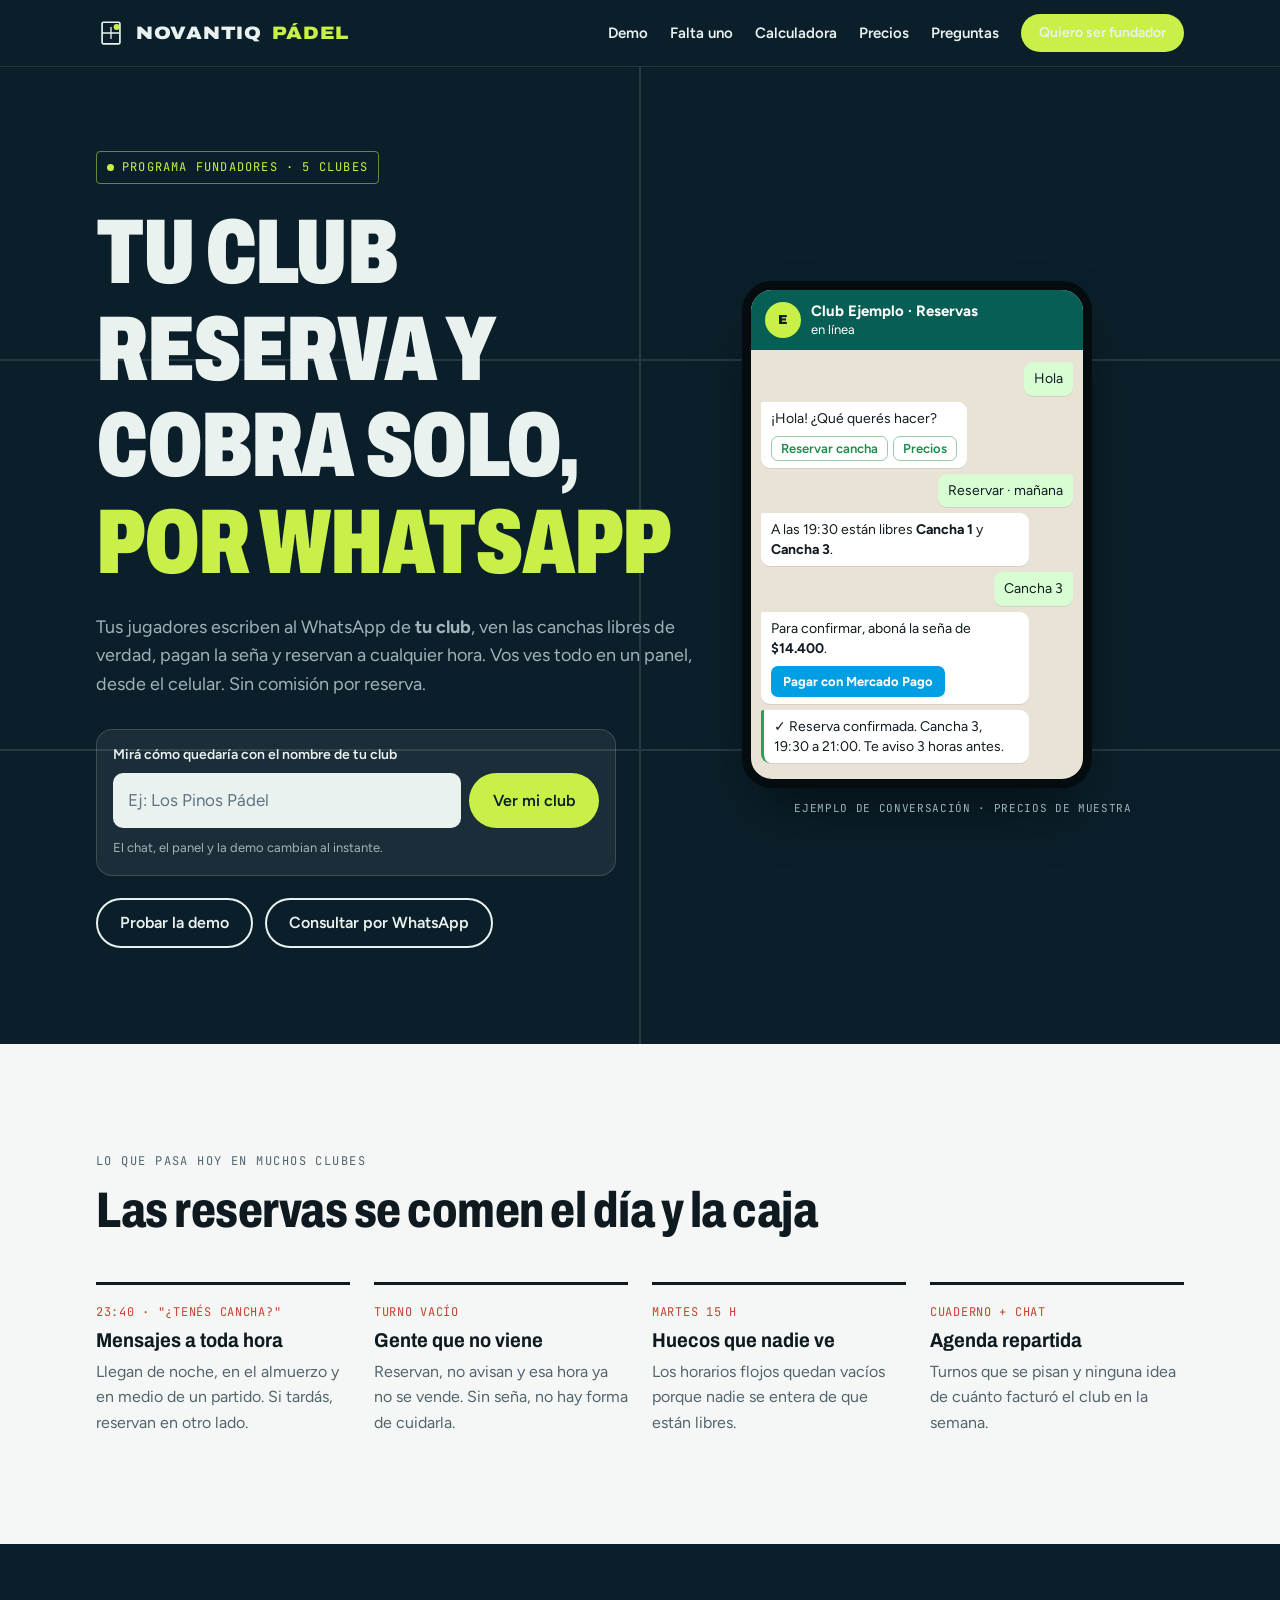
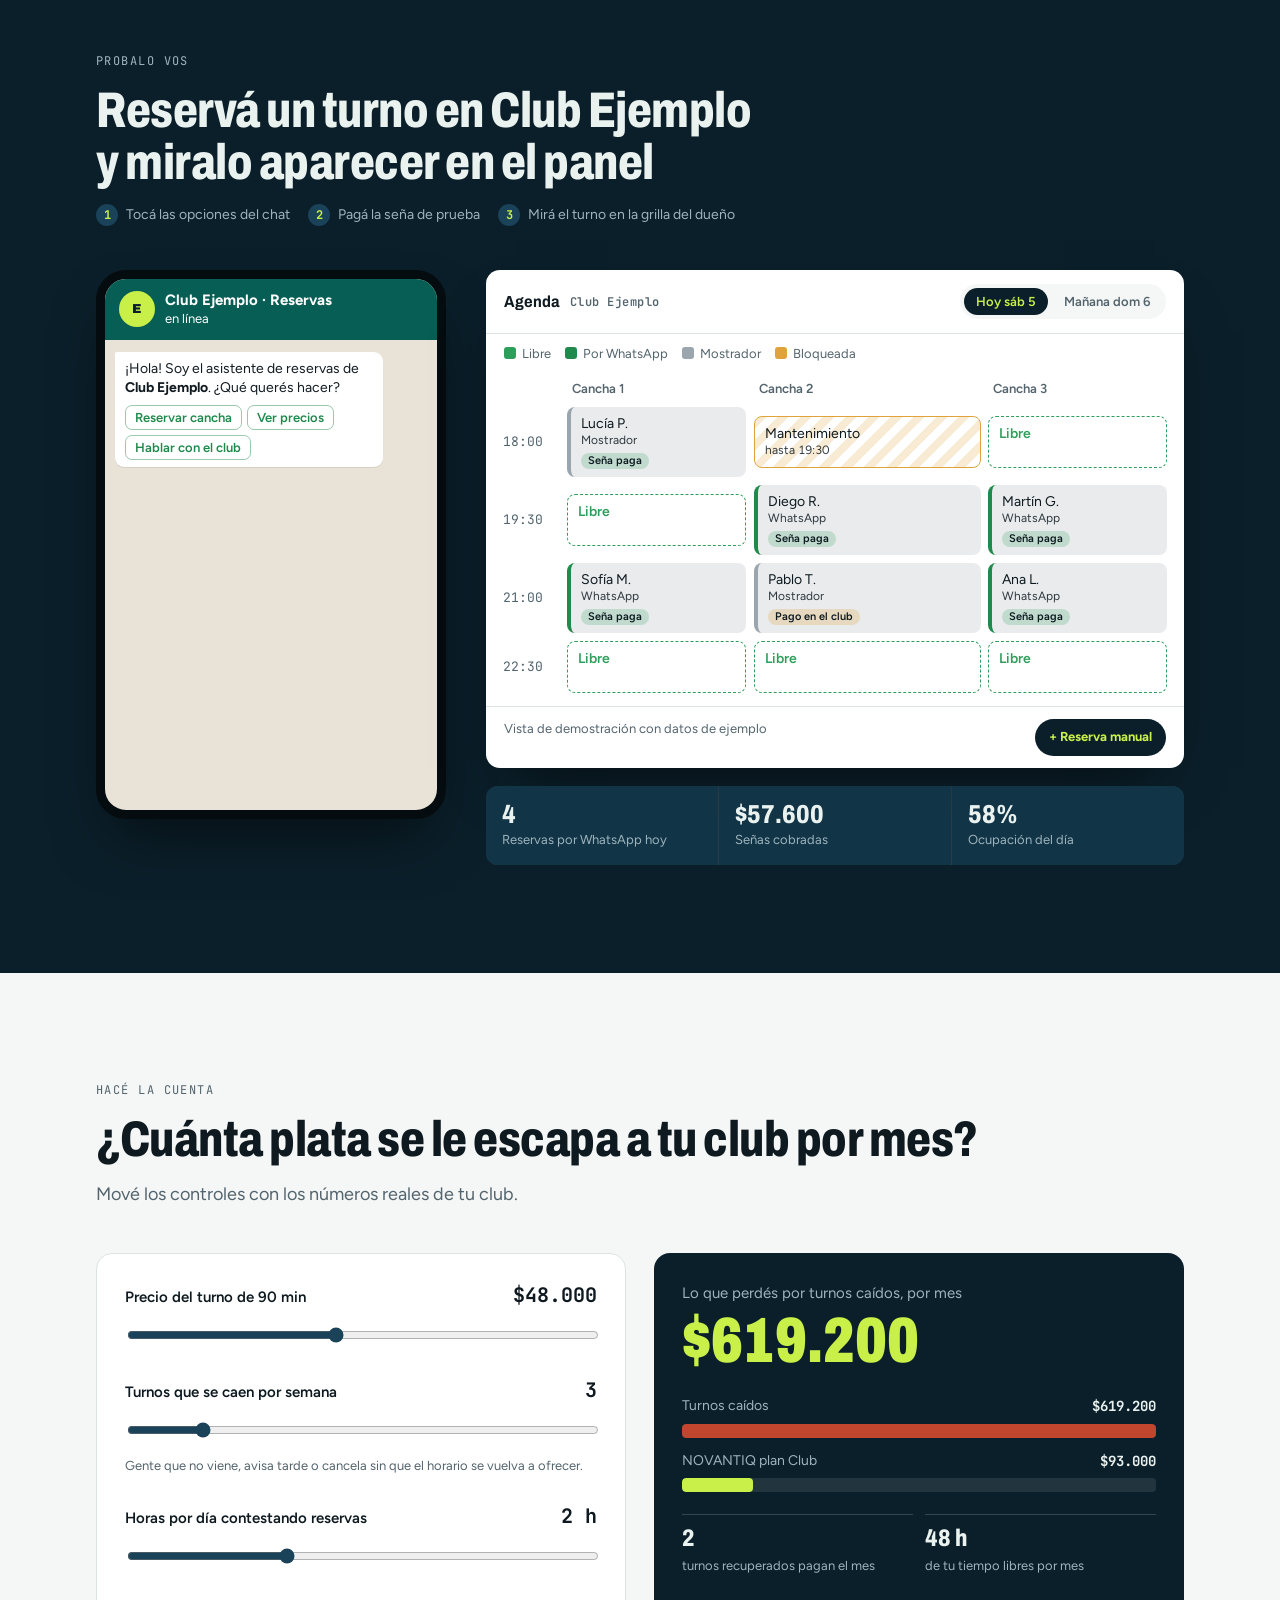
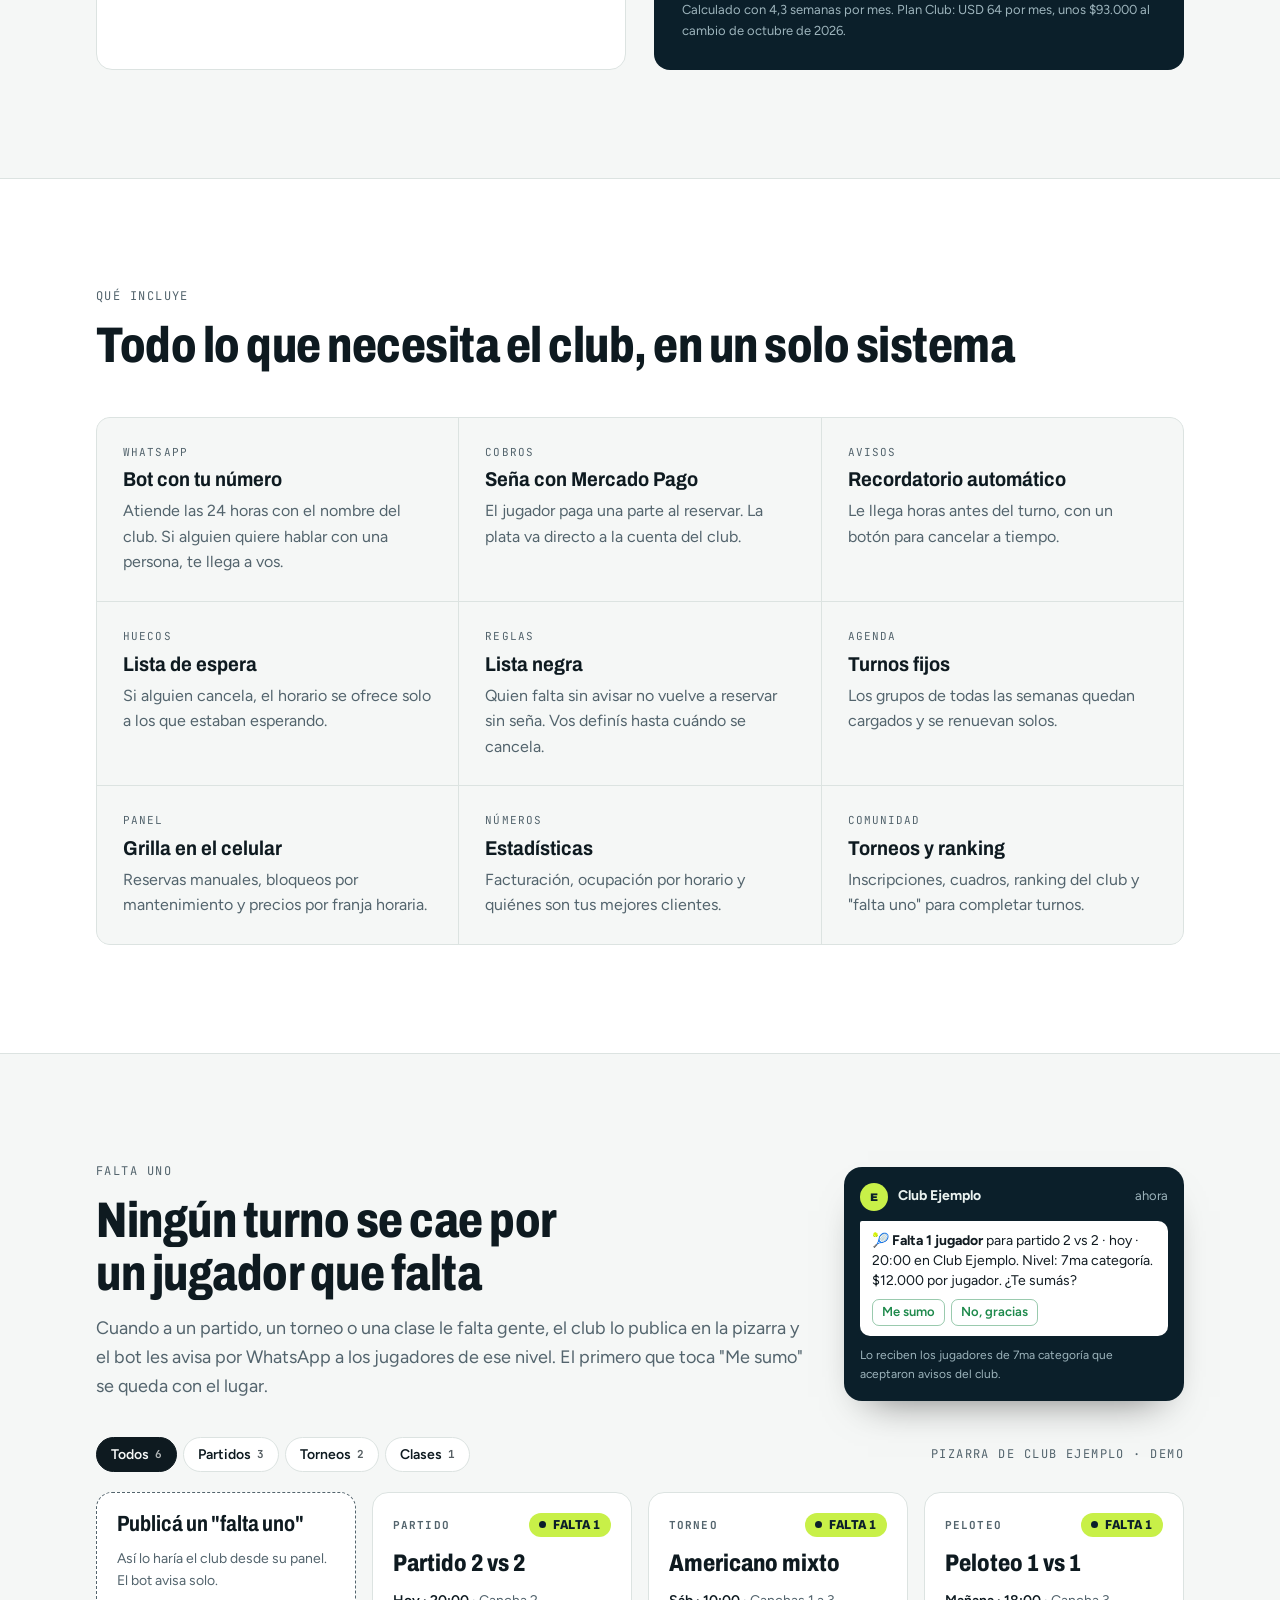
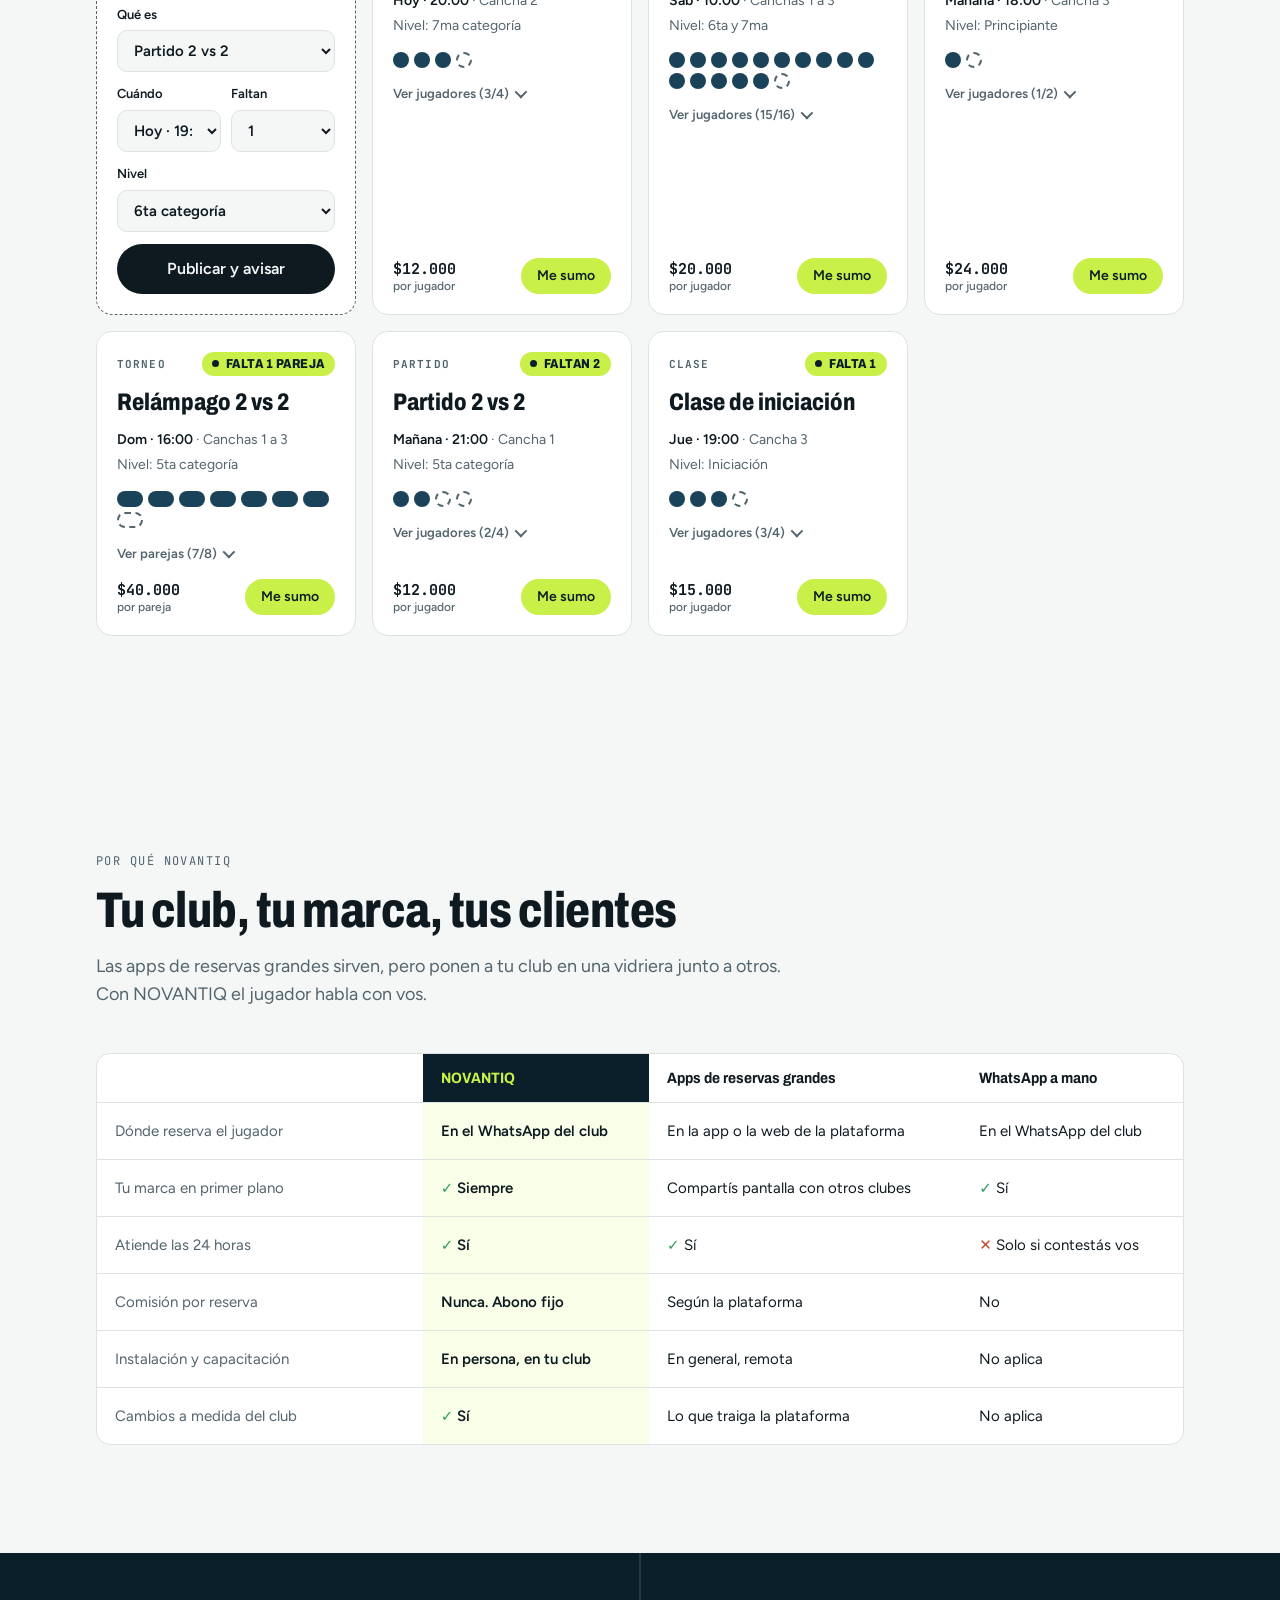
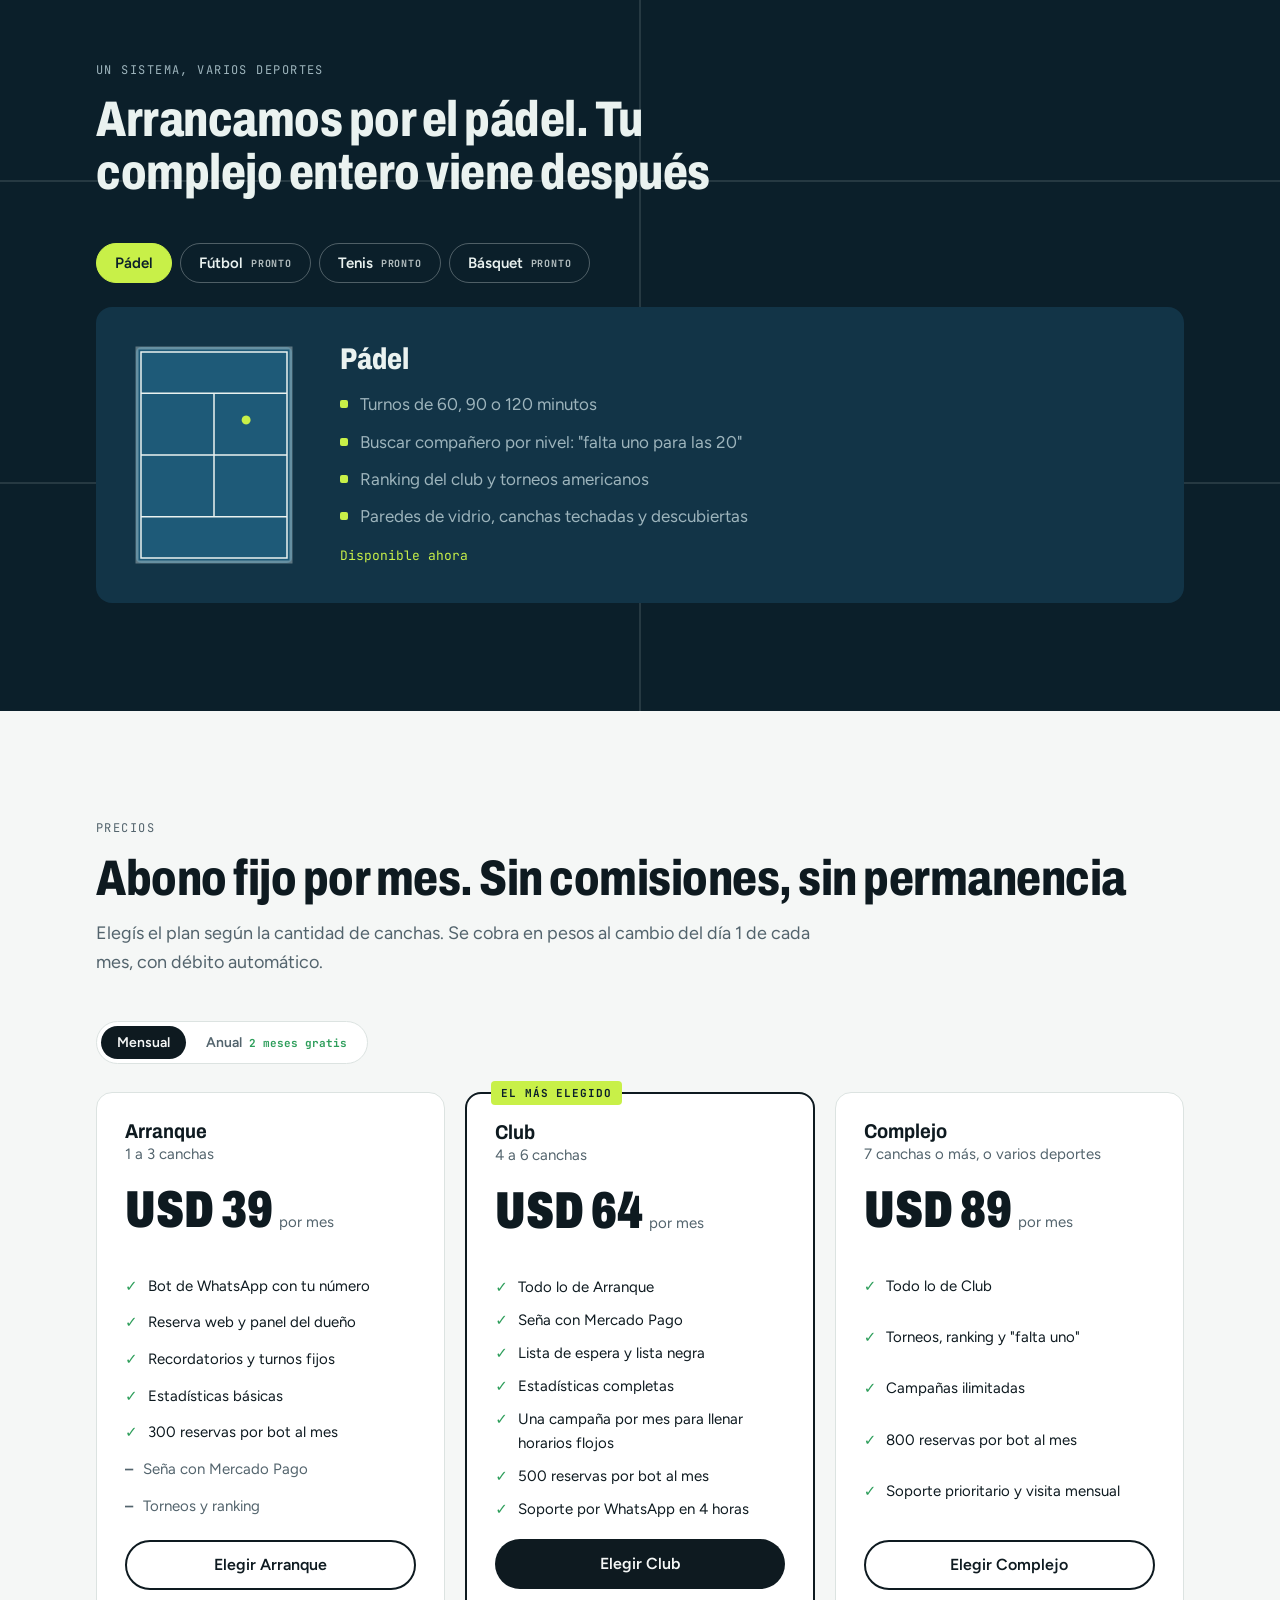
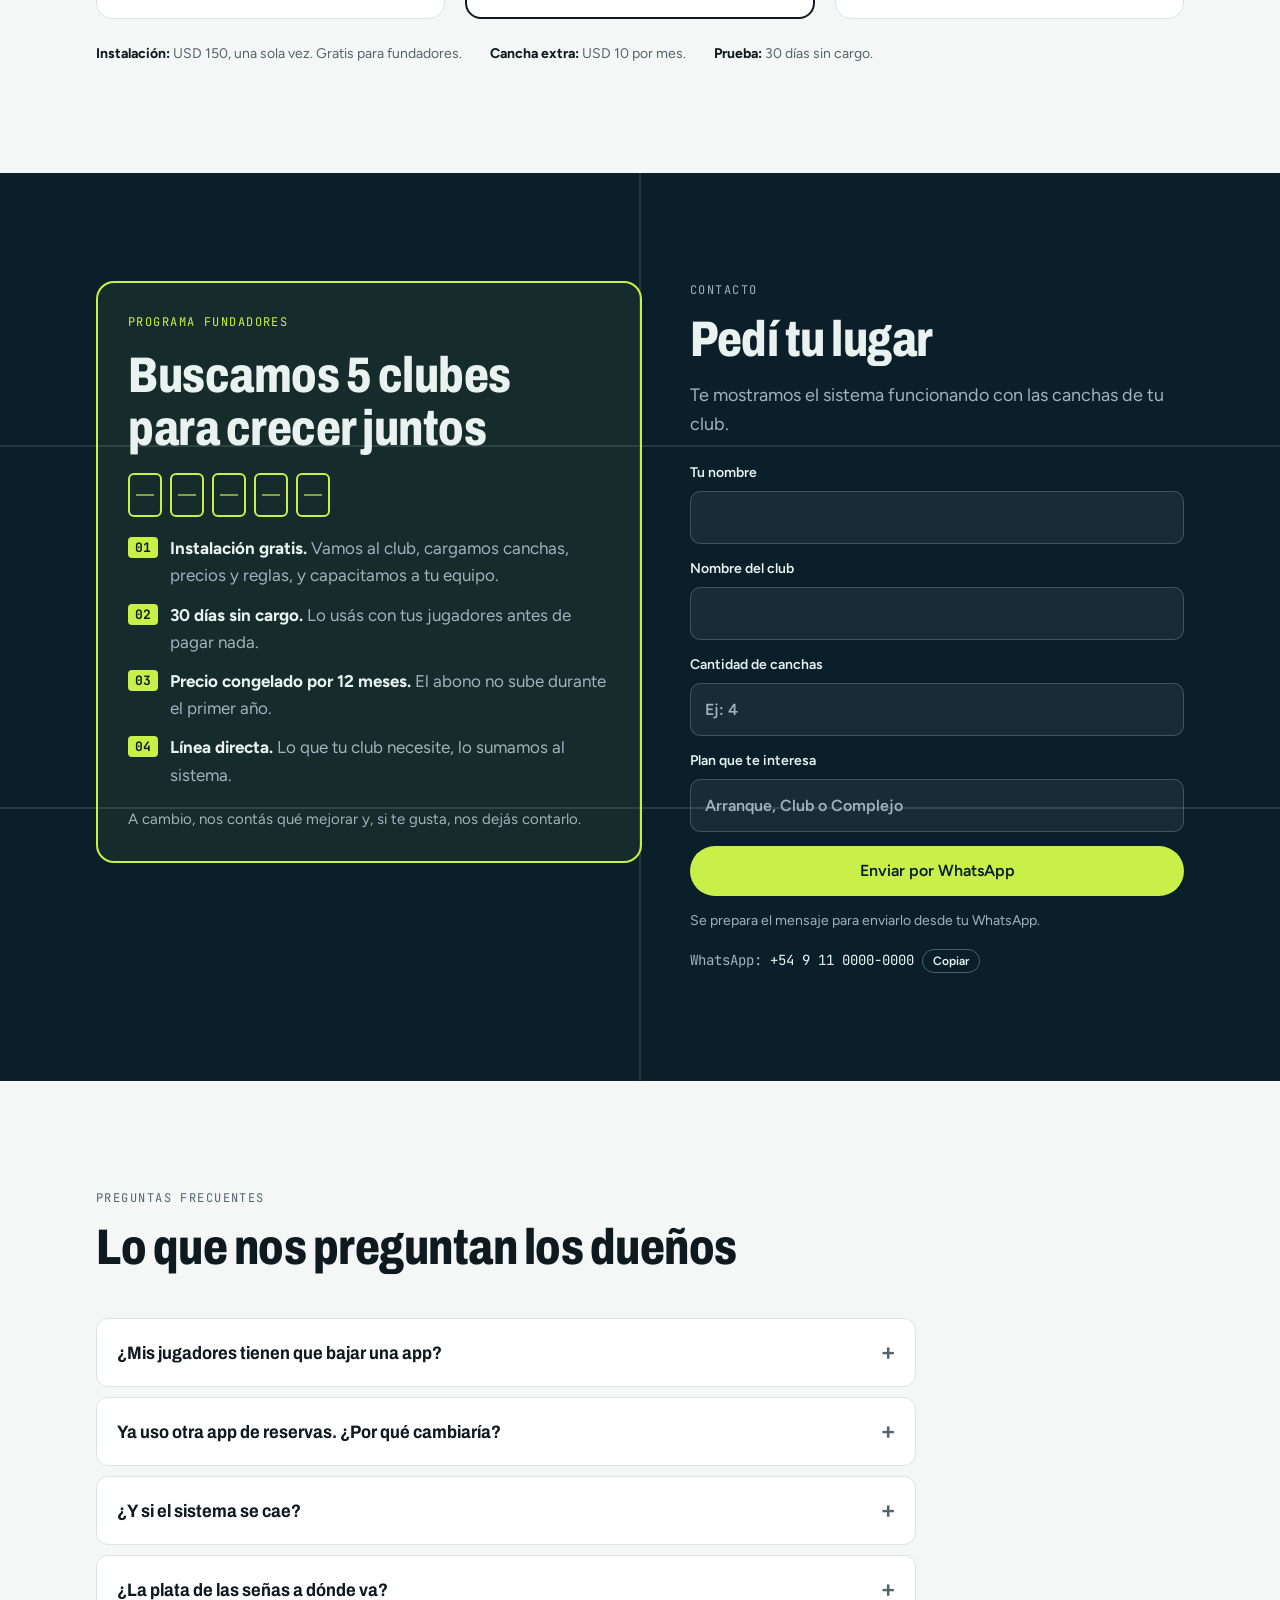
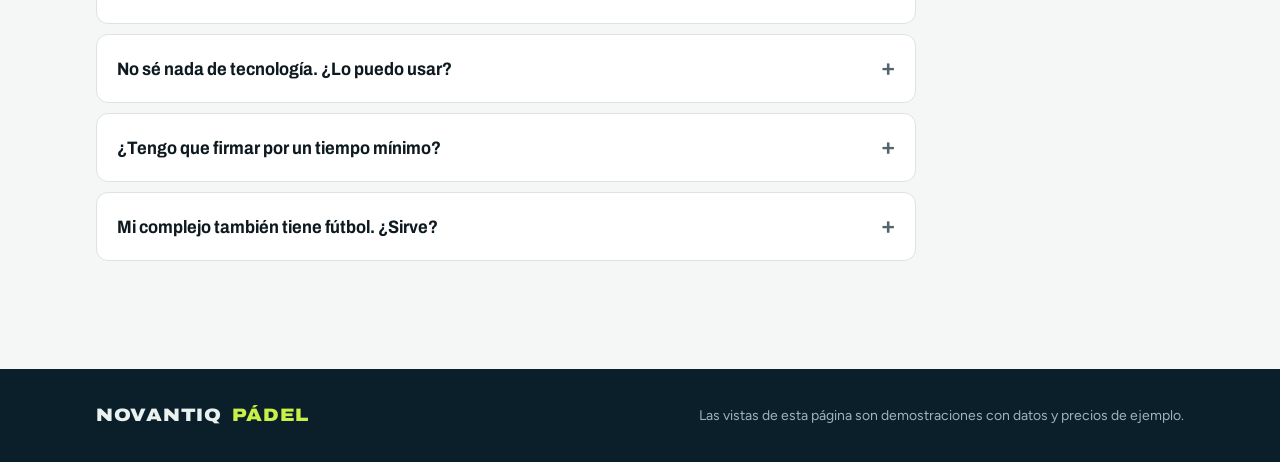
==== padel/index.html @ 59abc359 "Agregar landing de NOVANTIQ Pádel en /padel Incluye demo interactiva del bot conectada al panel, piz" ====
<!doctype html>
<html lang="es">
<head>
<meta charset="utf-8">
<meta name="viewport" content="width=device-width,initial-scale=1,viewport-fit=cover">
<style>body{margin:0}img{max-width:100%}[hidden]{display:none!important}</style>
<title>NOVANTIQ Pádel</title>
<meta name="description" content="Reservas de canchas de pádel por WhatsApp con seña por Mercado Pago, recordatorios y panel para el club.">
<link rel="icon" href="data:image/svg+xml,%3Csvg xmlns='http://www.w3.org/2000/svg' viewBox='0 0 32 32'%3E%3Crect width='32' height='32' rx='7' fill='%230B1F2A'/%3E%3Crect x='7' y='5' width='18' height='22' rx='1.5' fill='none' stroke='%23EAF2F0' stroke-width='1.8'/%3E%3Cpath d='M7 16h18M16 9.5v13' stroke='%23EAF2F0' stroke-width='1.4'/%3E%3Ccircle cx='21.5' cy='10' r='3' fill='%23C8F048'/%3E%3C/svg%3E">
<link rel="preconnect" href="https://fonts.googleapis.com">
<link rel="preconnect" href="https://fonts.gstatic.com" crossorigin>
<link rel="stylesheet" href="https://fonts.googleapis.com/css2?family=Archivo:wdth,wght@62..125,500..900&family=Figtree:wght@400;500;600;700&family=JetBrains+Mono:wght@500;700&display=swap">
<style>
/* Layout: bandas horizontales que alternan azul cancha de noche y claro; columna de 1120px; las líneas de la cancha vistas desde arriba son el motivo gráfico */
:root{
  --court:#0B1F2A;
  --court-2:#123447;
  --court-3:#1A4259;
  --ball:#C8F048;
  --bg:#F5F7F6;
  --surface:#FFFFFF;
  --ink:#0E1A20;
  --muted:#53646D;
  --line:#DCE3E1;
  --free:#2E9E5B;
  --busy:#9AA5AD;
  --block:#E0A33B;
  --wa:#1F8A4C;
  --alert:#C2452D;
  --on-court:#EAF2F0;
  --on-court-muted:#9DB4BC;
  --chat-bg:#E9E2D6;
  --chat-in:#FFFFFF;
  --chat-out:#D9FDD3;
  --chat-ink:#111B21;
  --chat-top:#075E54;
  --f-display:"Archivo","Arial Narrow",system-ui,sans-serif;
  --f-body:"Figtree",system-ui,-apple-system,"Segoe UI",sans-serif;
  --f-mono:"JetBrains Mono",ui-monospace,Menlo,monospace;
}
@media (prefers-color-scheme: dark){:root:not([data-theme="light"]){
  --court:#08161E;--court-2:#0F2836;--court-3:#163647;--bg:#0E1A20;--surface:#14242C;--ink:#E7EFEC;--muted:#9AABB2;--line:#24363F;
  --free:#46C27D;--busy:#5D6D75;--block:#E8B055;--wa:#3DBB72;--alert:#E46A52;
  --chat-bg:#0B141A;--chat-in:#202C33;--chat-out:#005C4B;--chat-ink:#E9EDEF;--chat-top:#1F2C34;color-scheme:dark}}
:root[data-theme="dark"]{
  --court:#08161E;--court-2:#0F2836;--court-3:#163647;--bg:#0E1A20;--surface:#14242C;--ink:#E7EFEC;--muted:#9AABB2;--line:#24363F;
  --free:#46C27D;--busy:#5D6D75;--block:#E8B055;--wa:#3DBB72;--alert:#E46A52;
  --chat-bg:#0B141A;--chat-in:#202C33;--chat-out:#005C4B;--chat-ink:#E9EDEF;--chat-top:#1F2C34;color-scheme:dark}

*{box-sizing:border-box}
html{scroll-behavior:smooth}
@media (prefers-reduced-motion:reduce){html{scroll-behavior:auto}}
body{background:var(--bg);color:var(--ink);font-family:var(--f-body);font-size:17px;line-height:1.6;overflow-x:hidden}
.wrap{max-width:1120px;margin-inline:auto;padding-left:max(16px,env(safe-area-inset-left,0px));padding-right:max(16px,env(safe-area-inset-right,0px))}
h1,h2,h3{font-family:var(--f-display);line-height:1.05;text-wrap:balance;margin:0}
h2{font-size:clamp(30px,4.4vw,50px);font-weight:800;font-stretch:78%;letter-spacing:-.01em}
h3{font-size:20px;font-weight:700;font-stretch:90%}
p{margin:0}
.eyebrow{font-family:var(--f-mono);font-size:12px;letter-spacing:.12em;text-transform:uppercase;color:var(--muted)}
section{padding-block:clamp(60px,9vw,108px)}
.lead{color:var(--muted);max-width:60ch;font-size:18px}
.head{display:grid;gap:14px;margin-bottom:44px}
.on-court{background:var(--court);color:var(--on-court)}
.on-court .lead,.on-court .eyebrow{color:var(--on-court-muted)}
.court-lines{position:relative;overflow:hidden}
.court-lines::before{content:"";position:absolute;inset:0;pointer-events:none;opacity:.12;
  background:
    linear-gradient(var(--on-court),var(--on-court)) 50% 0/2px 100% no-repeat,
    linear-gradient(var(--on-court),var(--on-court)) 0 30%/100% 2px no-repeat,
    linear-gradient(var(--on-court),var(--on-court)) 0 70%/100% 2px no-repeat}
.court-lines>.wrap{position:relative}

/* botones */
.btn{display:inline-flex;align-items:center;justify-content:center;gap:10px;font:600 16px/1 var(--f-body);padding:15px 22px;border-radius:999px;text-decoration:none;border:2px solid transparent;cursor:pointer;transition:transform .15s,background-color .15s;color:inherit;background:none}
.btn:hover{transform:translateY(-1px)}
.btn:focus-visible,a:focus-visible,input:focus-visible,button:focus-visible,summary:focus-visible{outline:3px solid var(--ball);outline-offset:3px}
.btn-ball{background:var(--ball);color:#0B1F2A}
.btn-ghost{border-color:currentColor}
.btn-wa{background:var(--wa);color:#fff}
.btn-dark{background:var(--ink);color:var(--bg)}

/* nav */
.nav{background:var(--court);color:var(--on-court);position:sticky;top:env(safe-area-inset-top,0px);z-index:20;border-bottom:1px solid color-mix(in srgb,var(--on-court) 10%,transparent)}
body::before{content:"";position:fixed;inset:0 0 auto;height:env(safe-area-inset-top,0px);z-index:30;background:var(--court)}
.nav .wrap{display:flex;justify-content:space-between;align-items:center;padding-block:14px;gap:16px}
.logo{display:flex;align-items:center;gap:10px;font-family:var(--f-display);font-weight:900;font-stretch:115%;letter-spacing:.04em;font-size:18px;color:var(--on-court);text-decoration:none}
.logo svg{flex:none}
.logo span{color:var(--ball)}
.nav-links{display:flex;align-items:center;gap:22px}
.nav-links a{color:var(--on-court);font-weight:600;font-size:15px;text-decoration:none}
.nav-links a:not(.btn):hover{color:var(--ball)}
.nav-links .btn{padding:10px 16px;font-size:14px}

/* hero */
.hero{padding-block:clamp(40px,7vw,84px) clamp(56px,8vw,96px)}
.hero .wrap{display:grid;grid-template-columns:1.15fr .85fr;gap:48px;align-items:center}
.hero h1{font-size:clamp(44px,7.2vw,92px);font-weight:900;font-stretch:70%;letter-spacing:-.015em;text-transform:uppercase}
.hero h1 em{font-style:normal;color:var(--ball)}
.hero .lead{margin-top:22px}
.badge{display:inline-flex;align-items:center;gap:8px;margin-bottom:20px;font-family:var(--f-mono);font-size:12px;letter-spacing:.1em;text-transform:uppercase;color:var(--ball);border:1px solid color-mix(in srgb,var(--ball) 50%,transparent);padding:6px 10px;border-radius:4px}
.badge::before{content:"";width:7px;height:7px;border-radius:50%;background:var(--ball)}
.personalize{margin-top:30px;background:color-mix(in srgb,var(--on-court) 7%,transparent);border:1px solid color-mix(in srgb,var(--on-court) 16%,transparent);border-radius:16px;padding:16px;display:grid;gap:10px;max-width:520px}
.personalize label{font:600 14px var(--f-body);color:var(--on-court)}
.personalize .row{display:flex;gap:8px}
.personalize input{flex:1;min-width:0;font:inherit;font-size:17px;padding:13px 14px;border-radius:10px;border:1.5px solid transparent;background:var(--on-court);color:#0B1F2A}
.personalize input::placeholder{color:#5f7380}
.personalize .hint{font-size:13px;color:var(--on-court-muted)}
.hero .ctas{display:flex;flex-wrap:wrap;gap:12px;margin-top:22px}

/* teléfono */
.phone{background:var(--chat-bg);border-radius:30px;border:9px solid #050C10;max-width:350px;width:100%;justify-self:center;box-shadow:0 30px 60px -20px rgba(0,0,0,.6);overflow:hidden;color:var(--chat-ink);display:flex;flex-direction:column}
.phone-top{background:var(--chat-top);color:#fff;padding:12px 14px;display:flex;gap:10px;align-items:center;font-size:13px;line-height:1.3}
.phone-top b{display:block;font-size:15px;white-space:nowrap;overflow:hidden;text-overflow:ellipsis;max-width:220px}
.avatar{flex:none;width:36px;height:36px;border-radius:50%;background:var(--ball);display:grid;place-items:center;font:900 13px var(--f-display);color:#0B1F2A;letter-spacing:.02em}
.chat{padding:12px 10px 16px;display:flex;flex-direction:column;gap:6px;font-size:14px;line-height:1.4}
.msg{max-width:86%;padding:7px 10px;border-radius:9px;box-shadow:0 1px 0 rgba(0,0,0,.08);overflow-wrap:anywhere}
.msg.in{background:var(--chat-in);align-self:flex-start;border-top-left-radius:2px}
.msg.out{background:var(--chat-out);align-self:flex-end;border-top-right-radius:2px}
.msg.ok{border-left:3px solid var(--free)}
.msg.sys{align-self:center;background:color-mix(in srgb,var(--chat-in) 80%,transparent);font-size:11.5px;font-family:var(--f-mono);letter-spacing:.04em;padding:4px 10px;box-shadow:none;text-transform:uppercase}
.msg .opts{display:flex;flex-wrap:wrap;gap:5px;margin-top:7px}
.msg .opts span,.msg .opts button{border:1px solid color-mix(in srgb,var(--wa) 45%,transparent);color:var(--wa);background:transparent;border-radius:7px;padding:4px 9px;font:600 13px var(--f-body)}
.msg .opts button{cursor:pointer;transition:background-color .15s}
.msg .opts button:hover:not(:disabled){background:color-mix(in srgb,var(--wa) 12%,transparent)}
.msg .opts button:disabled{opacity:.45;cursor:default}
.msg .opts button.picked{background:color-mix(in srgb,var(--wa) 18%,transparent);opacity:1}
.mp{display:inline-flex;align-items:center;gap:6px;margin-top:8px;background:#009EE3;color:#fff;border:0;border-radius:7px;padding:8px 12px;font:700 13px var(--f-body);cursor:pointer}
.mp:disabled{opacity:.6;cursor:default}
.typing{display:inline-flex;gap:3px;padding:10px 12px}
.typing i{width:6px;height:6px;border-radius:50%;background:currentColor;opacity:.4;animation:blink 1s infinite}
.typing i:nth-child(2){animation-delay:.15s}.typing i:nth-child(3){animation-delay:.3s}
@keyframes blink{50%{opacity:1}}
.demo-note{font-family:var(--f-mono);font-size:11px;text-align:center;color:var(--on-court-muted);margin-top:12px;letter-spacing:.06em}
@media (prefers-reduced-motion:no-preference){
  .chat.play .msg{animation:pop .35s ease both}
  .msg.new{animation:pop .3s ease both}
  @keyframes pop{from{transform:translateY(6px);opacity:.3}to{transform:none;opacity:1}}
}

/* dolores */
.pains{display:grid;grid-template-columns:repeat(4,1fr);gap:24px}
.pain{border-top:3px solid var(--ink);padding-top:18px;display:grid;gap:8px;align-content:start}
.pain .tag{font-family:var(--f-mono);font-size:12px;color:var(--alert);letter-spacing:.06em}
.pain p{color:var(--muted);font-size:16px}

/* demo interactiva */
.demo-grid{display:grid;grid-template-columns:350px 1fr;gap:40px;align-items:start}
.demo-grid .phone{justify-self:start;max-width:350px}
.demo-grid .chat{height:470px;overflow-y:auto;scroll-behavior:smooth}
.demo-side{display:grid;gap:18px;min-width:0}
.mock{background:var(--surface);color:var(--ink);border-radius:14px;overflow:hidden;box-shadow:0 30px 60px -30px rgba(0,0,0,.7);min-width:0}
.mock-bar{display:flex;flex-wrap:wrap;gap:12px;justify-content:space-between;align-items:center;padding:14px 18px;border-bottom:1px solid var(--line)}
.mock-title{display:flex;gap:10px;align-items:center;font:700 16px var(--f-display);font-stretch:90%}
.mock-title .club-chip{font:600 12px var(--f-mono);color:var(--muted);letter-spacing:.04em}
.days{display:flex;gap:4px;background:var(--bg);border-radius:999px;padding:4px}
.days button{border:0;background:none;font:600 13px var(--f-body);color:var(--muted);padding:6px 12px;border-radius:999px;cursor:pointer}
.days button[aria-selected="true"]{background:var(--court);color:var(--ball)}
.legend{display:flex;flex-wrap:wrap;gap:14px;font-size:13px;color:var(--muted);padding:10px 18px 0}
.legend i{display:inline-block;width:12px;height:12px;border-radius:3px;margin-right:6px;vertical-align:-1px}
.grid-scroll{overflow-x:auto}
table.agenda{border-collapse:separate;border-spacing:6px;width:100%;min-width:500px;font-size:14px;font-variant-numeric:tabular-nums;padding:6px 10px}
.agenda th{font:600 13px var(--f-body);color:var(--muted);text-align:left;padding:4px 6px}
.agenda td.h{font-family:var(--f-mono);font-size:13px;color:var(--muted);white-space:nowrap;width:58px}
.slot{border-radius:8px;padding:8px 10px;min-height:52px;line-height:1.3;transition:background-color .3s,border-color .3s}
.slot small{display:block;font-size:12px;opacity:.85}
.slot.free{border:1.5px dashed var(--free);color:var(--free);font-weight:600}
.slot.busy{background:color-mix(in srgb,var(--busy) 22%,transparent);border-left:4px solid var(--busy)}
.slot.busy.wa{border-left-color:var(--wa)}
.slot.busy.fijo{border-left-color:var(--court-3)}
.slot.block{background:repeating-linear-gradient(135deg,color-mix(in srgb,var(--block) 22%,transparent) 0 8px,transparent 8px 16px);border:1.5px solid var(--block)}
.slot.released{border:1.5px solid var(--block);background:color-mix(in srgb,var(--block) 14%,transparent);font-weight:600}
.slot.mine{outline:3px solid var(--ball);outline-offset:1px}
@media (prefers-reduced-motion:no-preference){.slot.mine{animation:flash 1.2s ease 2}}
@keyframes flash{50%{background:color-mix(in srgb,var(--ball) 45%,transparent)}}
.pill{display:inline-block;font-size:11px;font-weight:600;padding:1px 7px;border-radius:999px;margin-top:4px}
.pill.pend{background:color-mix(in srgb,var(--block) 25%,transparent)}
.pill.paid{background:color-mix(in srgb,var(--free) 22%,transparent)}
.mock-foot{padding:12px 18px;border-top:1px solid var(--line);display:flex;justify-content:space-between;flex-wrap:wrap;gap:10px;font-size:13px;color:var(--muted)}
.fab{background:var(--court);color:var(--ball);font-weight:700;padding:8px 14px;border-radius:999px;font-size:13px}
.stats{display:grid;grid-template-columns:repeat(3,1fr);gap:1px;background:color-mix(in srgb,var(--on-court) 14%,transparent);border-radius:12px;overflow:hidden}
.stat{background:var(--court-2);padding:14px 16px;display:grid;gap:2px}
.stat b{font:800 26px var(--f-display);font-stretch:80%;color:var(--on-court);font-variant-numeric:tabular-nums}
.stat span{font-size:13px;color:var(--on-court-muted)}
.demo-steps{display:flex;flex-wrap:wrap;gap:8px 18px;font-size:14px;color:var(--on-court-muted);list-style:none;padding:0;margin:0}
.demo-steps li{display:flex;gap:8px;align-items:center}
.demo-steps li b{display:grid;place-items:center;width:22px;height:22px;border-radius:50%;background:var(--court-3);color:var(--ball);font:700 12px var(--f-mono)}

/* calculadora */
.calc{display:grid;grid-template-columns:1fr 1fr;gap:28px;align-items:stretch}
.calc-in{background:var(--surface);border:1px solid var(--line);border-radius:16px;padding:28px;display:grid;gap:26px;align-content:start}
.field{display:grid;gap:10px}
.field-top{display:flex;justify-content:space-between;align-items:baseline;gap:12px}
.field label{font-weight:600;font-size:15px}
.field output{font:700 20px var(--f-mono);font-variant-numeric:tabular-nums;white-space:nowrap}
input[type=range]{width:100%;accent-color:var(--court-3);height:28px}
:root[data-theme="dark"] input[type=range]{accent-color:var(--ball)}
@media (prefers-color-scheme: dark){:root:not([data-theme="light"]) input[type=range]{accent-color:var(--ball)}}
.field small{color:var(--muted);font-size:13px}
.calc-out{background:var(--court);color:var(--on-court);border-radius:16px;padding:28px;display:grid;gap:22px;align-content:start}
.loss{display:grid;gap:4px}
.loss span{font-size:15px;color:var(--on-court-muted)}
.loss b{font:900 clamp(40px,6vw,64px)/1 var(--f-display);font-stretch:72%;color:var(--ball);font-variant-numeric:tabular-nums}
.bars{display:grid;gap:12px}
.bar-row{display:grid;gap:6px}
.bar-row .lbl{display:flex;justify-content:space-between;gap:10px;font-size:14px;color:var(--on-court-muted)}
.bar-row .lbl b{color:var(--on-court);font-family:var(--f-mono);font-variant-numeric:tabular-nums}
.track{height:14px;background:color-mix(in srgb,var(--on-court) 10%,transparent);border-radius:4px;overflow:hidden}
.fill{height:100%;border-radius:4px;transition:width .4s ease}
.fill.loss-f{background:var(--alert)}
.fill.cost-f{background:var(--ball)}
.calc-facts{display:grid;grid-template-columns:1fr 1fr;gap:12px}
.calc-facts div{border-top:1px solid color-mix(in srgb,var(--on-court) 18%,transparent);padding-top:10px}
.calc-facts b{display:block;font:800 24px var(--f-display);font-stretch:80%;font-variant-numeric:tabular-nums}
.calc-facts span{font-size:13px;color:var(--on-court-muted)}
.calc-note{font-size:13px;color:var(--on-court-muted)}

/* funcionalidades */
.features{display:grid;grid-template-columns:repeat(3,1fr);gap:1px;background:var(--line);border:1px solid var(--line);border-radius:14px;overflow:hidden}
.feat{background:var(--surface);padding:26px;display:grid;gap:8px;align-content:start}
.feat .tag{font-family:var(--f-mono);font-size:11px;letter-spacing:.1em;color:var(--muted)}
.feat p{color:var(--muted);font-size:16px}

/* comparación */
.cmp-scroll{overflow-x:auto;border:1px solid var(--line);border-radius:14px;background:var(--surface)}
table.cmp{width:100%;min-width:640px;border-collapse:collapse;font-size:15px}
.cmp th,.cmp td{padding:16px 18px;text-align:left;border-bottom:1px solid var(--line);vertical-align:top}
.cmp tr:last-child td{border-bottom:0}
.cmp thead th{font:700 15px var(--f-display);font-stretch:90%}
.cmp thead th.us{background:var(--court);color:var(--ball)}
.cmp td.us{background:color-mix(in srgb,var(--ball) 12%,transparent);font-weight:600}
.cmp td:first-child{color:var(--muted);width:30%}
.yes::before{content:"✓ ";color:var(--free);font-weight:700}
.no::before{content:"✕ ";color:var(--alert);font-weight:700}

/* deportes */
.sports-tabs{display:flex;flex-wrap:wrap;gap:8px;margin-bottom:24px}
.sports-tabs button{font:600 15px var(--f-body);padding:10px 18px;border-radius:999px;border:1.5px solid color-mix(in srgb,var(--on-court) 30%,transparent);background:transparent;color:var(--on-court);cursor:pointer;display:inline-flex;gap:8px;align-items:center}
.sports-tabs button[aria-selected="true"]{background:var(--ball);color:#0B1F2A;border-color:var(--ball)}
.sports-tabs .soon{font:700 10px var(--f-mono);letter-spacing:.08em;text-transform:uppercase;opacity:.75}
.sport-panel{display:grid;grid-template-columns:auto 1fr;gap:36px;align-items:center;background:var(--court-2);border-radius:16px;padding:28px}
.sport-panel canvas{width:180px;height:240px;max-width:100%}
.sport-panel h3{font-size:30px;font-stretch:78%;font-weight:800}
.sport-panel ul{margin:16px 0 0;padding:0;list-style:none;display:grid;gap:10px}
.sport-panel li{display:flex;gap:12px;color:var(--on-court-muted)}
.sport-panel li::before{content:"";flex:none;width:8px;height:8px;margin-top:9px;background:var(--ball);border-radius:2px}
.sport-meta{margin-top:16px;font-family:var(--f-mono);font-size:13px;color:var(--ball)}

/* precios */
.bill{display:inline-flex;gap:4px;background:var(--surface);border:1px solid var(--line);border-radius:999px;padding:4px;margin-bottom:28px}
.bill button{border:0;background:none;font:600 14px var(--f-body);color:var(--muted);padding:8px 16px;border-radius:999px;cursor:pointer}
.bill button[aria-pressed="true"]{background:var(--ink);color:var(--bg)}
.bill .save{font:700 11px var(--f-mono);color:var(--free);margin-left:4px}
.bill button[aria-pressed="true"] .save{color:var(--ball)}
.plans{display:grid;grid-template-columns:repeat(3,1fr);gap:20px;align-items:stretch}
.plan{background:var(--surface);border:1px solid var(--line);border-radius:16px;padding:28px;display:flex;flex-direction:column;gap:18px}
.plan.rec{border:2px solid var(--ink);position:relative}
.plan .rec-tag{position:absolute;top:-13px;left:24px;background:var(--ball);color:#0B1F2A;font:700 11px var(--f-mono);letter-spacing:.08em;text-transform:uppercase;padding:5px 10px;border-radius:4px}
.plan .for{color:var(--muted);font-size:15px}
.price{display:flex;align-items:baseline;gap:6px;flex-wrap:wrap}
.price b{font:900 52px/1 var(--f-display);font-stretch:72%;font-variant-numeric:tabular-nums}
.price span{color:var(--muted);font-size:15px}
.price-sub{font-size:13px;color:var(--muted);min-height:20px}
.plan ul{margin:0;padding:0;list-style:none;display:grid;gap:9px;font-size:15px;flex:1}
.plan li{display:flex;gap:10px}
.plan li::before{content:"✓";color:var(--free);font-weight:700;flex:none}
.plan li.off{color:var(--muted)}
.plan li.off::before{content:"–";color:var(--muted)}
.plan .btn{width:100%}
.price-notes{margin-top:24px;display:flex;flex-wrap:wrap;gap:10px 28px;font-size:14px;color:var(--muted)}
.price-notes b{color:var(--ink)}

/* fundadores + contacto */
.founders-grid{display:grid;grid-template-columns:1.05fr .95fr;gap:48px;align-items:start}
.founder-box{border:2px solid var(--ball);border-radius:18px;padding:30px;display:grid;gap:18px;background:color-mix(in srgb,var(--ball) 6%,transparent)}
.seats{display:flex;gap:8px}
.seats i{width:34px;height:44px;border-radius:6px;border:2px solid var(--ball);position:relative}
.seats i::after{content:"";position:absolute;left:50%;top:50%;width:60%;height:2px;background:var(--ball);transform:translate(-50%,-50%);opacity:.6}
.founder-list{margin:0;padding:0;list-style:none;display:grid;gap:12px}
.founder-list li{display:grid;grid-template-columns:auto 1fr;gap:12px;align-items:start}
.founder-list li b{font:700 13px var(--f-mono);color:#0B1F2A;background:var(--ball);border-radius:4px;padding:2px 7px;margin-top:2px}
.founder-list li span{color:var(--on-court-muted)}
.founder-list li strong{color:var(--on-court)}
form{display:grid;gap:14px}
label.f{font-weight:600;font-size:14px;display:grid;gap:6px;color:var(--on-court)}
.on-court input.t{font:inherit;font-size:16px;padding:13px 14px;border-radius:10px;border:1.5px solid color-mix(in srgb,var(--on-court) 20%,transparent);background:color-mix(in srgb,var(--on-court) 6%,transparent);color:var(--on-court);width:100%}
.on-court input.t::placeholder{color:var(--on-court-muted)}
.form-out{font-size:14px;color:var(--on-court-muted)}
.form-out a{color:var(--ball)}
.contact-line{font-family:var(--f-mono);font-size:14px;color:var(--on-court-muted);margin-top:16px;display:flex;flex-wrap:wrap;gap:8px;align-items:center}
.contact-line span{color:var(--on-court);user-select:all}
.copy{font:600 12px var(--f-body);border:1px solid color-mix(in srgb,var(--on-court) 30%,transparent);color:var(--on-court);background:none;border-radius:999px;padding:4px 10px;cursor:pointer}

/* preguntas */
.faq{display:grid;gap:10px;max-width:820px}
.faq details{background:var(--surface);border:1px solid var(--line);border-radius:12px;padding:0 20px}
.faq summary{cursor:pointer;list-style:none;display:flex;justify-content:space-between;gap:16px;align-items:center;padding:18px 0;font:700 18px var(--f-display);font-stretch:90%}
.faq summary::-webkit-details-marker{display:none}
.faq summary::after{content:"+";font:500 24px var(--f-mono);color:var(--muted);transition:transform .2s}
.faq details[open] summary::after{transform:rotate(45deg)}
.faq details p{color:var(--muted);padding-bottom:18px;max-width:65ch}

/* falta uno */
.fu-top{display:grid;grid-template-columns:1fr 340px;gap:40px;align-items:end;margin-bottom:36px}
.fu-top .head{margin-bottom:0}
.notif{background:var(--court);color:var(--on-court);border-radius:18px;padding:16px;display:grid;gap:10px;box-shadow:0 20px 40px -24px rgba(0,0,0,.6)}
.notif-h{display:flex;align-items:center;gap:10px;font-size:13px;color:var(--on-court-muted)}
.notif-h .avatar{width:28px;height:28px;font-size:11px}
.notif-h b{color:var(--on-court);font-size:14px;margin-right:auto}
.notif-b{background:var(--chat-in);color:var(--chat-ink);border-radius:10px;border-top-left-radius:2px;padding:10px 12px;font-size:14px;line-height:1.45}
.notif-b .opts{display:flex;gap:6px;margin-top:8px}
.notif-b .opts span{border:1px solid color-mix(in srgb,var(--wa) 45%,transparent);color:var(--wa);border-radius:7px;padding:3px 9px;font-weight:600;font-size:13px}
.notif small{font-size:12px;color:var(--on-court-muted)}
.fu-bar{display:flex;flex-wrap:wrap;justify-content:space-between;align-items:center;gap:14px;margin-bottom:20px}
.chips{display:flex;flex-wrap:wrap;gap:6px}
.chips button{font:600 14px var(--f-body);padding:8px 14px;border-radius:999px;border:1.5px solid var(--line);background:var(--surface);color:var(--ink);cursor:pointer;display:inline-flex;gap:6px;align-items:center}
.chips button[aria-pressed="true"]{background:var(--ink);color:var(--bg);border-color:var(--ink)}
.chips .n{font:700 11px var(--f-mono);opacity:.7}
.board{display:grid;grid-template-columns:repeat(auto-fill,minmax(260px,1fr));gap:16px}
.fu{background:var(--surface);border:1px solid var(--line);border-radius:16px;padding:20px;display:flex;flex-direction:column;gap:14px;min-width:0;transition:border-color .3s}
.fu.full{border-color:color-mix(in srgb,var(--free) 60%,transparent)}
.fu.fresh{border:2px solid var(--ball)}
@media (prefers-reduced-motion:no-preference){.fu.fresh{animation:pop .4s ease both}}
.fu-row{display:flex;justify-content:space-between;align-items:center;gap:10px}
.fu-type{white-space:nowrap;font:700 11px var(--f-mono);letter-spacing:.1em;text-transform:uppercase;color:var(--muted)}
.need{display:inline-flex;align-items:center;gap:7px;font:800 13px var(--f-display);font-stretch:85%;letter-spacing:.04em;text-transform:uppercase;background:var(--ball);color:#0B1F2A;padding:5px 10px;border-radius:999px;white-space:nowrap}
.need::before{content:"";width:7px;height:7px;border-radius:50%;background:#0B1F2A}
@media (prefers-reduced-motion:no-preference){.need::before{animation:blink 1.4s infinite}}
.need.done{background:color-mix(in srgb,var(--free) 20%,transparent);color:var(--free)}
.need.done::before{background:var(--free);animation:none}
.fu h3{font-size:24px;font-stretch:80%;font-weight:800}
.fu-meta{display:grid;gap:3px;font-size:14px;color:var(--muted)}
.fu-meta b{color:var(--ink);font-weight:600}
.dots{display:flex;flex-wrap:wrap;gap:5px}
.dots i{width:16px;height:16px;border-radius:50%;background:var(--court-3)}
.dots i.me{background:var(--ball);box-shadow:0 0 0 2px var(--court-3)}
.dots i.empty{background:none;border:2px dashed var(--muted)}
.dots.pairs i{width:26px;border-radius:9px}
.fu-foot{display:flex;justify-content:space-between;align-items:center;gap:10px;flex-wrap:wrap;margin-top:auto}
.fu-price{font:700 15px var(--f-mono);font-variant-numeric:tabular-nums}
.fu-price small{display:block;font:500 12px var(--f-body);color:var(--muted)}
.fu-actions{display:flex;gap:8px}
.btn-sm{padding:9px 14px;font-size:14px}
.link-btn{background:none;border:0;color:var(--muted);font:600 13px var(--f-body);cursor:pointer;padding:4px 0;display:inline-flex;gap:6px;align-items:center;align-self:flex-start}
.link-btn::after{content:"";width:7px;height:7px;border-right:2px solid currentColor;border-bottom:2px solid currentColor;transform:rotate(45deg) translateY(-2px);transition:transform .2s}
.link-btn[aria-expanded="true"]::after{transform:rotate(-135deg) translateY(-1px)}
.players{border-top:1px solid var(--line);padding:12px 0 0;margin:0;list-style:none;display:grid;gap:7px;font-size:14px}
.players li{display:flex;justify-content:space-between;gap:10px}
.players li span{color:var(--muted);font-size:13px}
.players li.you{font-weight:700}
.players li.slot-open{color:var(--muted);font-style:italic}
.fu-ok{font-size:13px;color:var(--free);font-weight:600}
.publish{background:var(--surface);border:1.5px dashed var(--muted);border-radius:16px;padding:20px;display:grid;gap:12px;align-content:start}
.publish h3{font-size:22px;font-stretch:80%}
.publish p{font-size:14px;color:var(--muted)}
.publish label{display:grid;gap:5px;font-weight:600;font-size:13px}
.publish select{font:inherit;font-size:15px;padding:10px 12px;border-radius:10px;border:1.5px solid var(--line);background:var(--bg);color:var(--ink);width:100%}
.publish .two{display:grid;grid-template-columns:1fr 1fr;gap:10px}
@media (max-width:860px){.fu-top{grid-template-columns:1fr}.notif{max-width:420px}}

footer{background:var(--court);color:var(--on-court-muted);font-size:14px}
footer .wrap{display:flex;flex-wrap:wrap;justify-content:space-between;align-items:center;gap:16px;padding-block:32px}

.reveal-ready .slot{opacity:1}
@media (prefers-reduced-motion:no-preference){
  .agenda.fill-in .slot{animation:slotIn .5s ease both}
  @keyframes slotIn{from{opacity:.35;transform:scale(.97)}to{opacity:1;transform:none}}
}

@media (max-width:960px){
  .demo-grid{grid-template-columns:1fr}
  .demo-grid .phone{justify-self:center}
  .pains{grid-template-columns:1fr 1fr}
}
@media (max-width:860px){
  .hero .wrap,.founders-grid,.calc{grid-template-columns:1fr}
  .features{grid-template-columns:1fr 1fr}
  .plans{grid-template-columns:1fr;max-width:480px}
  .plan.rec{order:-1}
  .sport-panel{grid-template-columns:1fr}
  .sport-panel canvas{justify-self:center}
  .nav-links a:not(.btn){display:none}
}
@media (max-width:560px){
  .features,.pains{grid-template-columns:1fr}
  .stats{grid-template-columns:1fr 1fr 1fr}
  .stat b{font-size:22px}
  .personalize .row{flex-direction:column}
  .calc-in,.calc-out,.founder-box,.plan{padding:22px}
}
</style>
</head>
<body>

<header class="nav">
  <div class="wrap">
    <a class="logo" href="#top" aria-label="NOVANTIQ Pádel, inicio">
      <svg width="30" height="30" viewBox="0 0 32 32" aria-hidden="true"><rect x="6.5" y="4.5" width="19" height="23" rx="1.5" fill="none" stroke="currentColor" stroke-width="1.8"/><path d="M6.5 16h19M16 9.5v13" stroke="currentColor" stroke-width="1.4"/><circle cx="22" cy="9.5" r="3.2" fill="#C8F048"/></svg>
      NOVANTIQ <span>PÁDEL</span>
    </a>
    <nav class="nav-links" aria-label="Secciones">
      <a href="#demo">Demo</a>
      <a href="#falta-uno">Falta uno</a>
      <a href="#calculadora">Calculadora</a>
      <a href="#precios">Precios</a>
      <a href="#preguntas">Preguntas</a>
      <a class="btn btn-ball" href="#fundadores">Quiero ser fundador</a>
    </nav>
  </div>
</header>

<section class="hero on-court court-lines" id="top">
  <div class="wrap">
    <div>
      <span class="badge">Programa Fundadores · 5 clubes</span>
      <h1>Tu club reserva y cobra solo, <em>por WhatsApp</em></h1>
      <p class="lead">Tus jugadores escriben al WhatsApp de <strong data-club>tu club</strong>, ven las canchas libres de verdad, pagan la seña y reservan a cualquier hora. Vos ves todo en un panel, desde el celular. Sin comisión por reserva.</p>
      <form class="personalize" id="club-form" autocomplete="off">
        <label for="club-input">Mirá cómo quedaría con el nombre de tu club</label>
        <div class="row">
          <input id="club-input" name="club" maxlength="40" placeholder="Ej: Los Pinos Pádel">
          <button class="btn btn-ball" type="submit">Ver mi club</button>
        </div>
        <span class="hint">El chat, el panel y la demo cambian al instante.</span>
      </form>
      <div class="ctas">
        <a class="btn btn-ghost" href="#demo">Probar la demo</a>
        <a class="btn btn-ghost wa-link" href="#" target="_blank" rel="noopener">Consultar por WhatsApp</a>
      </div>
    </div>
    <div>
      <div class="phone" aria-label="Ejemplo de conversación con el bot del club">
        <div class="phone-top"><div class="avatar" data-initials>CE</div><div><b><span data-club>Club Ejemplo</span> · Reservas</b>en línea</div></div>
        <div class="chat" id="hero-chat">
          <div class="msg out">Hola</div>
          <div class="msg in">¡Hola! ¿Qué querés hacer?<div class="opts"><span>Reservar cancha</span><span>Precios</span></div></div>
          <div class="msg out">Reservar · mañana</div>
          <div class="msg in">A las 19:30 están libres <b>Cancha 1</b> y <b>Cancha 3</b>.</div>
          <div class="msg out">Cancha 3</div>
          <div class="msg in">Para confirmar, aboná la seña de <b>$14.400</b>.<br><span class="mp" style="cursor:default">Pagar con Mercado Pago</span></div>
          <div class="msg in ok">✓ Reserva confirmada. Cancha 3, 19:30 a 21:00. Te aviso 3 horas antes.</div>
        </div>
      </div>
      <p class="demo-note">EJEMPLO DE CONVERSACIÓN · PRECIOS DE MUESTRA</p>
    </div>
  </div>
</section>

<section>
  <div class="wrap">
    <div class="head">
      <span class="eyebrow">Lo que pasa hoy en muchos clubes</span>
      <h2>Las reservas se comen el día y la caja</h2>
    </div>
    <div class="pains">
      <div class="pain"><span class="tag">23:40 · "¿TENÉS CANCHA?"</span><h3>Mensajes a toda hora</h3><p>Llegan de noche, en el almuerzo y en medio de un partido. Si tardás, reservan en otro lado.</p></div>
      <div class="pain"><span class="tag">TURNO VACÍO</span><h3>Gente que no viene</h3><p>Reservan, no avisan y esa hora ya no se vende. Sin seña, no hay forma de cuidarla.</p></div>
      <div class="pain"><span class="tag">MARTES 15 H</span><h3>Huecos que nadie ve</h3><p>Los horarios flojos quedan vacíos porque nadie se entera de que están libres.</p></div>
      <div class="pain"><span class="tag">CUADERNO + CHAT</span><h3>Agenda repartida</h3><p>Turnos que se pisan y ninguna idea de cuánto facturó el club en la semana.</p></div>
    </div>
  </div>
</section>

<section class="on-court" id="demo">
  <div class="wrap">
    <div class="head">
      <span class="eyebrow">Probalo vos</span>
      <h2>Reservá un turno en <span data-club>Club Ejemplo</span> y miralo aparecer en el panel</h2>
      <ol class="demo-steps">
        <li><b>1</b>Tocá las opciones del chat</li>
        <li><b>2</b>Pagá la seña de prueba</li>
        <li><b>3</b>Mirá el turno en la grilla del dueño</li>
      </ol>
    </div>
    <div class="demo-grid">
      <div class="phone" aria-label="Demo interactiva del bot de reservas">
        <div class="phone-top"><div class="avatar" data-initials>CE</div><div><b><span data-club>Club Ejemplo</span> · Reservas</b><span id="bot-status">en línea</span></div></div>
        <div class="chat" id="bot" aria-live="polite"></div>
      </div>
      <div class="demo-side">
        <div class="mock">
          <div class="mock-bar">
            <div class="mock-title">Agenda <span class="club-chip" data-club>Club Ejemplo</span></div>
            <div class="days" role="tablist" aria-label="Día">
              <button role="tab" id="day-0" aria-selected="true" data-day="0">Hoy</button>
              <button role="tab" id="day-1" aria-selected="false" data-day="1">Mañana</button>
            </div>
          </div>
          <div class="legend"><span><i style="background:var(--free)"></i>Libre</span><span><i style="background:var(--wa)"></i>Por WhatsApp</span><span><i style="background:var(--busy)"></i>Mostrador</span><span><i style="background:var(--block)"></i>Bloqueada</span></div>
          <div class="grid-scroll">
            <table class="agenda" id="agenda" aria-label="Grilla de turnos de demostración">
              <thead><tr><th scope="col"><span class="sr" style="position:absolute;left:-9999px">Hora</span></th><th scope="col">Cancha 1</th><th scope="col">Cancha 2</th><th scope="col">Cancha 3</th></tr></thead>
              <tbody id="agenda-body"></tbody>
            </table>
          </div>
          <div class="mock-foot"><span>Vista de demostración con datos de ejemplo</span><span class="fab">+ Reserva manual</span></div>
        </div>
        <div class="stats" aria-live="polite">
          <div class="stat"><b id="st-res">0</b><span>Reservas por WhatsApp hoy</span></div>
          <div class="stat"><b id="st-sena">$0</b><span>Señas cobradas</span></div>
          <div class="stat"><b id="st-occ">0%</b><span>Ocupación del día</span></div>
        </div>
      </div>
    </div>
  </div>
</section>

<section id="calculadora">
  <div class="wrap">
    <div class="head">
      <span class="eyebrow">Hacé la cuenta</span>
      <h2>¿Cuánta plata se le escapa a tu club por mes?</h2>
      <p class="lead">Mové los controles con los números reales de tu club.</p>
    </div>
    <div class="calc">
      <div class="calc-in">
        <div class="field">
          <div class="field-top"><label for="c-precio">Precio del turno de 90 min</label><output id="o-precio" for="c-precio"></output></div>
          <input type="range" id="c-precio" min="15000" max="90000" step="1000" value="48000">
        </div>
        <div class="field">
          <div class="field-top"><label for="c-caidas">Turnos que se caen por semana</label><output id="o-caidas" for="c-caidas"></output></div>
          <input type="range" id="c-caidas" min="0" max="20" step="1" value="3">
          <small>Gente que no viene, avisa tarde o cancela sin que el horario se vuelva a ofrecer.</small>
        </div>
        <div class="field">
          <div class="field-top"><label for="c-horas">Horas por día contestando reservas</label><output id="o-horas" for="c-horas"></output></div>
          <input type="range" id="c-horas" min="0" max="6" step="0.5" value="2">
        </div>
      </div>
      <div class="calc-out" aria-live="polite">
        <div class="loss"><span>Lo que perdés por turnos caídos, por mes</span><b id="r-loss">$0</b></div>
        <div class="bars">
          <div class="bar-row"><div class="lbl"><span>Turnos caídos</span><b id="r-loss2">$0</b></div><div class="track"><div class="fill loss-f" id="b-loss"></div></div></div>
          <div class="bar-row"><div class="lbl"><span>NOVANTIQ plan Club</span><b id="r-cost">$0</b></div><div class="track"><div class="fill cost-f" id="b-cost"></div></div></div>
        </div>
        <div class="calc-facts">
          <div><b id="r-turnos">0</b><span>turnos recuperados pagan el mes</span></div>
          <div><b id="r-hs">0 h</b><span>de tu tiempo libres por mes</span></div>
        </div>
        <p class="calc-note">Calculado con 4,3 semanas por mes. Plan Club: USD 64 por mes, unos $93.000 al cambio de octubre de 2026.</p>
      </div>
    </div>
  </div>
</section>

<section style="background:var(--surface);border-block:1px solid var(--line)">
  <div class="wrap">
    <div class="head">
      <span class="eyebrow">Qué incluye</span>
      <h2>Todo lo que necesita el club, en un solo sistema</h2>
    </div>
    <div class="features">
      <div class="feat" style="background:var(--bg)"><span class="tag">WHATSAPP</span><h3>Bot con tu número</h3><p>Atiende las 24 horas con el nombre del club. Si alguien quiere hablar con una persona, te llega a vos.</p></div>
      <div class="feat" style="background:var(--bg)"><span class="tag">COBROS</span><h3>Seña con Mercado Pago</h3><p>El jugador paga una parte al reservar. La plata va directo a la cuenta del club.</p></div>
      <div class="feat" style="background:var(--bg)"><span class="tag">AVISOS</span><h3>Recordatorio automático</h3><p>Le llega horas antes del turno, con un botón para cancelar a tiempo.</p></div>
      <div class="feat" style="background:var(--bg)"><span class="tag">HUECOS</span><h3>Lista de espera</h3><p>Si alguien cancela, el horario se ofrece solo a los que estaban esperando.</p></div>
      <div class="feat" style="background:var(--bg)"><span class="tag">REGLAS</span><h3>Lista negra</h3><p>Quien falta sin avisar no vuelve a reservar sin seña. Vos definís hasta cuándo se cancela.</p></div>
      <div class="feat" style="background:var(--bg)"><span class="tag">AGENDA</span><h3>Turnos fijos</h3><p>Los grupos de todas las semanas quedan cargados y se renuevan solos.</p></div>
      <div class="feat" style="background:var(--bg)"><span class="tag">PANEL</span><h3>Grilla en el celular</h3><p>Reservas manuales, bloqueos por mantenimiento y precios por franja horaria.</p></div>
      <div class="feat" style="background:var(--bg)"><span class="tag">NÚMEROS</span><h3>Estadísticas</h3><p>Facturación, ocupación por horario y quiénes son tus mejores clientes.</p></div>
      <div class="feat" style="background:var(--bg)"><span class="tag">COMUNIDAD</span><h3>Torneos y ranking</h3><p>Inscripciones, cuadros, ranking del club y "falta uno" para completar turnos.</p></div>
    </div>
  </div>
</section>

<section id="falta-uno">
  <div class="wrap">
    <div class="fu-top">
      <div class="head">
        <span class="eyebrow">Falta uno</span>
        <h2>Ningún turno se cae por un jugador que falta</h2>
        <p class="lead">Cuando a un partido, un torneo o una clase le falta gente, el club lo publica en la pizarra y el bot les avisa por WhatsApp a los jugadores de ese nivel. El primero que toca "Me sumo" se queda con el lugar.</p>
      </div>
      <div class="notif" aria-live="polite">
        <div class="notif-h"><div class="avatar" data-initials>CE</div><b><span data-club>Club Ejemplo</span></b>ahora</div>
        <div class="notif-b" id="notif-text"></div>
        <small id="notif-sub"></small>
      </div>
    </div>
    <div class="fu-bar">
      <div class="chips" role="group" aria-label="Filtrar la pizarra" id="fu-chips">
        <button type="button" aria-pressed="true" data-f="all">Todos <span class="n"></span></button>
        <button type="button" aria-pressed="false" data-f="partido">Partidos <span class="n"></span></button>
        <button type="button" aria-pressed="false" data-f="torneo">Torneos <span class="n"></span></button>
        <button type="button" aria-pressed="false" data-f="clase">Clases <span class="n"></span></button>
      </div>
      <span class="eyebrow">Pizarra de <span data-club>Club Ejemplo</span> · demo</span>
    </div>
    <div class="board" id="board"></div>
  </div>
</section>

<section>
  <div class="wrap">
    <div class="head">
      <span class="eyebrow">Por qué NOVANTIQ</span>
      <h2>Tu club, tu marca, tus clientes</h2>
      <p class="lead">Las apps de reservas grandes sirven, pero ponen a tu club en una vidriera junto a otros. Con NOVANTIQ el jugador habla con vos.</p>
    </div>
    <div class="cmp-scroll">
      <table class="cmp">
        <thead><tr><th scope="col"></th><th scope="col" class="us">NOVANTIQ</th><th scope="col">Apps de reservas grandes</th><th scope="col">WhatsApp a mano</th></tr></thead>
        <tbody>
          <tr><td>Dónde reserva el jugador</td><td class="us">En el WhatsApp del club</td><td>En la app o la web de la plataforma</td><td>En el WhatsApp del club</td></tr>
          <tr><td>Tu marca en primer plano</td><td class="us yes">Siempre</td><td>Compartís pantalla con otros clubes</td><td class="yes">Sí</td></tr>
          <tr><td>Atiende las 24 horas</td><td class="us yes">Sí</td><td class="yes">Sí</td><td class="no">Solo si contestás vos</td></tr>
          <tr><td>Comisión por reserva</td><td class="us">Nunca. Abono fijo</td><td>Según la plataforma</td><td>No</td></tr>
          <tr><td>Instalación y capacitación</td><td class="us">En persona, en tu club</td><td>En general, remota</td><td>No aplica</td></tr>
          <tr><td>Cambios a medida del club</td><td class="us yes">Sí</td><td>Lo que traiga la plataforma</td><td>No aplica</td></tr>
        </tbody>
      </table>
    </div>
  </div>
</section>

<section class="on-court court-lines">
  <div class="wrap">
    <div class="head">
      <span class="eyebrow">Un sistema, varios deportes</span>
      <h2>Arrancamos por el pádel. Tu complejo entero viene después</h2>
    </div>
    <div class="sports-tabs" role="tablist" aria-label="Deportes">
      <button role="tab" id="sp-padel" aria-selected="true" data-sport="padel">Pádel</button>
      <button role="tab" id="sp-futbol" aria-selected="false" data-sport="futbol">Fútbol <span class="soon">Pronto</span></button>
      <button role="tab" id="sp-tenis" aria-selected="false" data-sport="tenis">Tenis <span class="soon">Pronto</span></button>
      <button role="tab" id="sp-basquet" aria-selected="false" data-sport="basquet">Básquet <span class="soon">Pronto</span></button>
    </div>
    <div class="sport-panel" role="tabpanel" aria-live="polite">
      <canvas id="court-canvas" width="360" height="480" aria-hidden="true"></canvas>
      <div>
        <h3 id="sp-title"></h3>
        <ul id="sp-list"></ul>
        <p class="sport-meta" id="sp-meta"></p>
      </div>
    </div>
  </div>
</section>

<section id="precios">
  <div class="wrap">
    <div class="head">
      <span class="eyebrow">Precios</span>
      <h2>Abono fijo por mes. Sin comisiones, sin permanencia</h2>
      <p class="lead">Elegís el plan según la cantidad de canchas. Se cobra en pesos al cambio del día 1 de cada mes, con débito automático.</p>
    </div>
    <div class="bill" role="group" aria-label="Forma de pago">
      <button type="button" id="bill-m" aria-pressed="true">Mensual</button>
      <button type="button" id="bill-a" aria-pressed="false">Anual <span class="save">2 meses gratis</span></button>
    </div>
    <div class="plans">
      <div class="plan">
        <div><h3>Arranque</h3><p class="for">1 a 3 canchas</p></div>
        <div><div class="price"><b data-m="39" data-a="390">USD 39</b><span data-per>por mes</span></div><p class="price-sub" data-sub-a="Equivale a USD 32,50 por mes"></p></div>
        <ul>
          <li>Bot de WhatsApp con tu número</li>
          <li>Reserva web y panel del dueño</li>
          <li>Recordatorios y turnos fijos</li>
          <li>Estadísticas básicas</li>
          <li>300 reservas por bot al mes</li>
          <li class="off">Seña con Mercado Pago</li>
          <li class="off">Torneos y ranking</li>
        </ul>
        <a class="btn btn-ghost plan-cta" data-plan="Arranque" href="#fundadores">Elegir Arranque</a>
      </div>
      <div class="plan rec">
        <span class="rec-tag">El más elegido</span>
        <div><h3>Club</h3><p class="for">4 a 6 canchas</p></div>
        <div><div class="price"><b data-m="64" data-a="640">USD 64</b><span data-per>por mes</span></div><p class="price-sub" data-sub-a="Equivale a USD 53,30 por mes"></p></div>
        <ul>
          <li>Todo lo de Arranque</li>
          <li>Seña con Mercado Pago</li>
          <li>Lista de espera y lista negra</li>
          <li>Estadísticas completas</li>
          <li>Una campaña por mes para llenar horarios flojos</li>
          <li>500 reservas por bot al mes</li>
          <li>Soporte por WhatsApp en 4 horas</li>
        </ul>
        <a class="btn btn-dark plan-cta" data-plan="Club" href="#fundadores">Elegir Club</a>
      </div>
      <div class="plan">
        <div><h3>Complejo</h3><p class="for">7 canchas o más, o varios deportes</p></div>
        <div><div class="price"><b data-m="89" data-a="890">USD 89</b><span data-per>por mes</span></div><p class="price-sub" data-sub-a="Equivale a USD 74,20 por mes"></p></div>
        <ul>
          <li>Todo lo de Club</li>
          <li>Torneos, ranking y "falta uno"</li>
          <li>Campañas ilimitadas</li>
          <li>800 reservas por bot al mes</li>
          <li>Soporte prioritario y visita mensual</li>
        </ul>
        <a class="btn btn-ghost plan-cta" data-plan="Complejo" href="#fundadores">Elegir Complejo</a>
      </div>
    </div>
    <div class="price-notes">
      <span><b>Instalación:</b> USD 150, una sola vez. Gratis para fundadores.</span>
      <span><b>Cancha extra:</b> USD 10 por mes.</span>
      <span><b>Prueba:</b> 30 días sin cargo.</span>
    </div>
  </div>
</section>

<section class="on-court court-lines" id="fundadores">
  <div class="wrap founders-grid">
    <div class="founder-box">
      <span class="eyebrow" style="color:var(--ball)">Programa Fundadores</span>
      <h2>Buscamos 5 clubes para crecer juntos</h2>
      <div class="seats" aria-label="5 lugares en el programa"><i></i><i></i><i></i><i></i><i></i></div>
      <ul class="founder-list">
        <li><b>01</b><span><strong>Instalación gratis.</strong> Vamos al club, cargamos canchas, precios y reglas, y capacitamos a tu equipo.</span></li>
        <li><b>02</b><span><strong>30 días sin cargo.</strong> Lo usás con tus jugadores antes de pagar nada.</span></li>
        <li><b>03</b><span><strong>Precio congelado por 12 meses.</strong> El abono no sube durante el primer año.</span></li>
        <li><b>04</b><span><strong>Línea directa.</strong> Lo que tu club necesite, lo sumamos al sistema.</span></li>
      </ul>
      <p style="color:var(--on-court-muted);font-size:15px">A cambio, nos contás qué mejorar y, si te gusta, nos dejás contarlo.</p>
    </div>
    <div>
      <div class="head" style="margin-bottom:24px">
        <span class="eyebrow">Contacto</span>
        <h2>Pedí tu lugar</h2>
        <p class="lead">Te mostramos el sistema funcionando con las canchas de tu club.</p>
      </div>
      <form id="demo-form">
        <label class="f" for="f-nombre">Tu nombre<input class="t" id="f-nombre" name="nombre" required autocomplete="name"></label>
        <label class="f" for="f-club">Nombre del club<input class="t" id="f-club" name="club" required></label>
        <label class="f" for="f-canchas">Cantidad de canchas<input class="t" id="f-canchas" name="canchas" inputmode="numeric" placeholder="Ej: 4"></label>
        <label class="f" for="f-plan">Plan que te interesa<input class="t" id="f-plan" name="plan" placeholder="Arranque, Club o Complejo"></label>
        <button class="btn btn-ball" type="submit">Enviar por WhatsApp</button>
        <p class="form-out" id="form-out" aria-live="polite">Se prepara el mensaje para enviarlo desde tu WhatsApp.</p>
      </form>
      <p class="contact-line">WhatsApp: <span id="wa-num-text">+54 9 11 0000-0000</span><button class="copy" type="button" id="copy-num">Copiar</button></p>
    </div>
  </div>
</section>

<section id="preguntas">
  <div class="wrap">
    <div class="head">
      <span class="eyebrow">Preguntas frecuentes</span>
      <h2>Lo que nos preguntan los dueños</h2>
    </div>
    <div class="faq">
      <details><summary>¿Mis jugadores tienen que bajar una app?</summary><p>No. Reservan escribiendo al WhatsApp del club, como hacen hoy. También tienen una página web con la grilla para compartir en Instagram.</p></details>
      <details><summary>Ya uso otra app de reservas. ¿Por qué cambiaría?</summary><p>Porque con NOVANTIQ el jugador reserva en tu WhatsApp, con tu marca, y no en una plataforma donde también ve a otros clubes. Además pagás un abono fijo, sin comisión por reserva, y te atiende alguien que conoce tu club.</p></details>
      <details><summary>¿Y si el sistema se cae?</summary><p>El panel siempre te deja cargar reservas a mano, y si algo falla te respondemos por WhatsApp en el día. Tus reservas quedan guardadas en la nube.</p></details>
      <details><summary>¿La plata de las señas a dónde va?</summary><p>Directo a la cuenta de Mercado Pago del club. NOVANTIQ no toca ese dinero ni cobra comisión sobre las reservas.</p></details>
      <details><summary>No sé nada de tecnología. ¿Lo puedo usar?</summary><p>Sí. Lo instalamos en persona, te enseñamos en el club y el panel se usa desde el celular como cualquier aplicación.</p></details>
      <details><summary>¿Tengo que firmar por un tiempo mínimo?</summary><p>No. El abono es mes a mes. Si te vas, te entregamos todos tus datos para que no pierdas nada.</p></details>
      <details><summary>Mi complejo también tiene fútbol. ¿Sirve?</summary><p>El sistema está hecho para varios deportes. Empezamos por pádel y sumamos fútbol, tenis y básquet en las próximas etapas. Los fundadores los reciben primero.</p></details>
    </div>
  </div>
</section>

<footer>
  <div class="wrap">
    <span class="logo">NOVANTIQ <span>PÁDEL</span></span>
    <span>Las vistas de esta página son demostraciones con datos y precios de ejemplo.</span>
  </div>
</footer>

<script>
/* ---------- Configuración ---------- */
// Reemplazar por el número real de NOVANTIQ (formato internacional, sin + ni espacios)
const WA_NUMBER = "5491100000000";
const WA_TEXT = "+54 9 11 0000-0000";
// Abono de referencia del plan Club en pesos (actualizar cada mes)
const ABONO_ARS = 93000;
const PRICE_PRIME = 48000, PRICE_DAY = 36000, SENA = 0.3;

const ars = n => "$" + Math.round(n).toLocaleString("es-AR");
const waUrl = t => "https://wa.me/" + WA_NUMBER + "?text=" + encodeURIComponent(t);
const reduce = matchMedia("(prefers-reduced-motion: reduce)").matches;
const $ = s => document.querySelector(s);

document.getElementById("wa-num-text").textContent = WA_TEXT;
document.querySelectorAll(".wa-link").forEach(a => a.href = waUrl("Hola, quiero saber más sobre NOVANTIQ Pádel para mi club."));

/* ---------- Nombre del club ---------- */
let CLUB = "Club Ejemplo";
function initials(n){
  const w = n.replace(/club|pádel|padel/gi,"").trim().split(/\s+/).filter(Boolean);
  const src = w.length ? w : n.split(/\s+/);
  return (src.slice(0,2).map(x => x[0]).join("") || "CE").toUpperCase();
}
function setClub(name, save){
  CLUB = (name || "").trim().slice(0,40) || "Club Ejemplo";
  document.querySelectorAll("[data-club]").forEach(el => {
    el.textContent = (el.closest(".lead") && CLUB === "Club Ejemplo") ? "tu club" : CLUB;
  });
  document.querySelectorAll("[data-initials]").forEach(el => el.textContent = initials(CLUB));
  if (save) { try { localStorage.setItem("nq-club", CLUB); } catch(e){} }
}
(function(){
  let start = "";
  try { start = new URLSearchParams(location.search).get("club") || ""; } catch(e){}
  if (!start) { try { start = localStorage.getItem("nq-club") || ""; } catch(e){} }
  if (start) { $("#club-input").value = start; }
  setClub(start, false);
})();
$("#club-form").addEventListener("submit", e => {
  e.preventDefault();
  setClub($("#club-input").value, true);
  const f = $("#f-club"); if (f && !f.value && CLUB !== "Club Ejemplo") f.value = CLUB;
  resetBot();
});
$("#club-input").addEventListener("input", e => setClub(e.target.value, false));

/* ---------- Animación del chat del hero ---------- */
const heroChat = $("#hero-chat");
if (!reduce) { [...heroChat.children].forEach((m,i) => m.style.animationDelay = (i*0.5)+"s"); heroChat.classList.add("play"); }

/* ---------- Agenda de demostración ---------- */
const TIMES = ["18:00","19:30","21:00","22:30"];
const END = {"18:00":"19:30","19:30":"21:00","21:00":"22:30","22:30":"00:00"};
function baseAgenda(){
  const F = () => ({t:"free"});
  return [
    { "18:00":[{t:"busy",who:"Lucía P.",src:"Mostrador",pay:"paid"},{t:"block",who:"Mantenimiento",src:"hasta 19:30"},F()],
      "19:30":[F(),{t:"busy",wa:1,who:"Diego R.",src:"WhatsApp",pay:"paid"},{t:"busy",wa:1,who:"Martín G.",src:"WhatsApp",pay:"paid"}],
      "21:00":[{t:"busy",wa:1,who:"Sofía M.",src:"WhatsApp",pay:"paid"},{t:"busy",who:"Pablo T.",src:"Mostrador",pay:"pend"},{t:"busy",wa:1,who:"Ana L.",src:"WhatsApp",pay:"paid"}],
      "22:30":[F(),F(),F()] },
    { "18:00":[F(),{t:"busy",fijo:1,who:"Grupo de los jueves",src:"Turno fijo",pay:"pend"},F()],
      "19:30":[{t:"busy",wa:1,who:"Nicolás B.",src:"WhatsApp",pay:"paid"},F(),F()],
      "21:00":[{t:"busy",wa:1,who:"Carla V.",src:"WhatsApp",pay:"paid"},{t:"busy",who:"Jorge S.",src:"Mostrador",pay:"pend"},F()],
      "22:30":[F(),F(),{t:"busy",wa:1,who:"Tomás E.",src:"WhatsApp",pay:"paid"}] }
  ];
}
let AG = baseAgenda(), DAY = 0, extraRes = 0, extraSena = 0;
const dayNames = ["dom","lun","mar","mié","jue","vie","sáb"];
function dayLabel(d){ const x = new Date(); x.setDate(x.getDate()+d); return (d ? "Mañana " : "Hoy ") + dayNames[x.getDay()] + " " + x.getDate(); }
document.querySelectorAll(".days button").forEach(b => { b.textContent = dayLabel(+b.dataset.day); b.addEventListener("click", () => showDay(+b.dataset.day)); });

function slotHTML(s){
  if (s.t === "free") return '<div class="slot free">Libre</div>';
  if (s.t === "block") return `<div class="slot block">${s.who}<small>${s.src}</small></div>`;
  if (s.t === "released") return `<div class="slot released">Liberado<small>Avisando a la lista de espera</small></div>`;
  const cls = ["slot","busy", s.wa?"wa":"", s.fijo?"fijo":"", s.mine?"mine":""].join(" ");
  const pill = s.pay === "paid" ? '<span class="pill paid">Seña paga</span>' : '<span class="pill pend">Pago en el club</span>';
  return `<div class="${cls}">${s.who}<small>${s.src}</small>${pill}</div>`;
}
function renderAgenda(){
  const a = AG[DAY];
  $("#agenda-body").innerHTML = TIMES.map(t => `<tr><td class="h">${t}</td>${a[t].map(s => `<td>${slotHTML(s)}</td>`).join("")}</tr>`).join("");
  const today = AG[0]; let res = 0, sena = 0, busy = 0, total = 0;
  TIMES.forEach(t => today[t].forEach(s => { total++; if (s.t === "busy" || s.t === "block") busy++; if (s.t==="busy" && s.wa) { res++; if (s.pay==="paid") sena += PRICE_PRIME*SENA; } }));
  $("#st-res").textContent = res; $("#st-sena").textContent = ars(sena); $("#st-occ").textContent = Math.round(busy/total*100) + "%";
}
function showDay(d){
  DAY = d;
  document.querySelectorAll(".days button").forEach(b => b.setAttribute("aria-selected", +b.dataset.day === d ? "true" : "false"));
  renderAgenda();
}
showDay(0);
// La grilla se "llena" al llegar a la demo (parte visible desde el inicio)
if (!reduce && "IntersectionObserver" in window){
  const io = new IntersectionObserver(es => es.forEach(en => { if (en.isIntersecting){ const tb = $("#agenda"); tb.classList.add("fill-in"); tb.querySelectorAll(".slot").forEach((s,i)=> s.style.animationDelay = (i*0.05)+"s"); io.disconnect(); } }), {threshold:.4});
  io.observe($("#agenda"));
}

/* ---------- Bot interactivo ---------- */
const bot = $("#bot");
let booking = null, busyBot = false;
function scrollBot(){ bot.scrollTop = bot.scrollHeight; }
function addMsg(side, html, opts, extraClass){
  const m = document.createElement("div");
  m.className = "msg new " + side + (extraClass ? " " + extraClass : "");
  m.innerHTML = html;
  if (opts && opts.length){
    const o = document.createElement("div"); o.className = "opts";
    opts.forEach(([label, fn]) => {
      const b = document.createElement("button"); b.type = "button"; b.textContent = label;
      b.addEventListener("click", () => {
        if (busyBot) return;
        o.querySelectorAll("button").forEach(x => x.disabled = true); b.classList.add("picked");
        addMsg("out", label); botSay(fn);
      });
      o.appendChild(b);
    });
    m.appendChild(o);
  }
  bot.appendChild(m); scrollBot(); return m;
}
function botSay(fn, wait){
  busyBot = true; $("#bot-status").textContent = "escribiendo…";
  const t = document.createElement("div"); t.className = "msg in typing"; t.innerHTML = "<i></i><i></i><i></i>";
  bot.appendChild(t); scrollBot();
  setTimeout(() => { t.remove(); busyBot = false; $("#bot-status").textContent = "en línea"; fn(); }, reduce ? 150 : (wait || 750));
}
function start(){
  addMsg("in", `¡Hola! Soy el asistente de reservas de <b>${CLUB}</b>. ¿Qué querés hacer?`, [["Reservar cancha", askDay], ["Ver precios", prices], ["Hablar con el club", human]]);
}
function prices(){
  addMsg("in", `Turno de 90 minutos:<br>• De 8 a 17 h: <b>${ars(PRICE_DAY)}</b><br>• De 17 a 24 h: <b>${ars(PRICE_PRIME)}</b><br>Para reservar se paga una seña del 30%.`, [["Reservar cancha", askDay]]);
}
function human(){
  addMsg("in", "Listo, le aviso a alguien del club y te escribe enseguida. Si querés, mientras tanto podés reservar:", [["Reservar cancha", askDay]]);
}
function askDay(){
  addMsg("in", "¿Para qué día?", [[dayLabel(0).replace("Hoy ","Hoy, "), () => askTime(0)], [dayLabel(1).replace("Mañana ","Mañana, "), () => askTime(1)]]);
}
function askTime(d){
  showDay(d);
  const times = TIMES.filter(t => AG[d][t].some(s => s.t === "free"));
  if (!times.length){ addMsg("in", "Ese día está todo reservado. ¿Probamos otro?", [["Elegir otro día", askDay]]); return; }
  addMsg("in", `Horarios con canchas libres (turnos de 90 min):`, times.map(t => [t, () => askCourt(d,t)]));
}
function askCourt(d,t){
  const free = AG[d][t].map((s,i) => s.t === "free" ? i : -1).filter(i => i >= 0);
  addMsg("in", `A las ${t} ${free.length > 1 ? "están libres" : "está libre"}:`, free.map(i => ["Cancha " + (i+1), () => askPay(d,t,i)]));
}
function askPay(d,t,i){
  booking = {d,t,i};
  const sena = PRICE_PRIME*SENA;
  const m = addMsg("in", `Cancha ${i+1}, ${dayLabel(d).split(" ")[0].toLowerCase()} de ${t} a ${END[t]}. Para confirmar, aboná la seña de <b>${ars(sena)}</b> (30%). El resto se paga en el club.<br>`);
  const b = document.createElement("button"); b.className = "mp"; b.type = "button"; b.textContent = "Pagar con Mercado Pago";
  b.addEventListener("click", () => {
    if (busyBot) return;
    b.disabled = true; b.textContent = "Procesando pago de prueba…";
    setTimeout(() => { b.textContent = "✓ Pago aprobado"; confirmBooking(); }, reduce ? 150 : 900);
  });
  m.appendChild(b); scrollBot();
}
function confirmBooking(){
  const {d,t,i} = booking;
  AG.forEach(day => TIMES.forEach(x => day[x].forEach(s => delete s.mine)));
  AG[d][t][i] = {t:"busy",wa:1,mine:1,who:"Vos (demo)",src:"WhatsApp",pay:"paid"};
  showDay(d);
  botSay(() => {
    addMsg("in", `✓ <b>Reserva confirmada.</b> Cancha ${i+1}, ${t} a ${END[t]}. Ya la ve el club en su panel. Te aviso 3 horas antes.`, null, "ok");
    botSay(() => {
      addMsg("sys", "3 horas antes del turno");
      addMsg("in", `⏰ Recordatorio: jugás a las <b>${t}</b> en la Cancha ${i+1} de ${CLUB}. ¿Venís?`, [["Sí, voy", goodGame], ["Cancelar turno", cancelBooking]]);
    }, 1400);
  }, 500);
}
function goodGame(){ addMsg("in", "¡Genial! Te esperamos. Buen partido 🎾", [["Probar de nuevo", resetBot]]); }
function cancelBooking(){
  const {d,t,i} = booking;
  AG[d][t][i] = {t:"released"}; showDay(d);
  addMsg("in", "Turno cancelado a tiempo. Tu seña queda a favor para la próxima reserva. Ya avisamos a la lista de espera.", [["Probar de nuevo", resetBot]]);
  setTimeout(() => { AG[d][t][i] = {t:"busy",wa:1,who:"Lista de espera",src:"WhatsApp",pay:"paid"}; if (DAY === d) renderAgenda(); }, reduce ? 300 : 2600);
}
function resetBot(){
  AG = baseAgenda(); booking = null; busyBot = false; bot.innerHTML = ""; showDay(0); start();
}
start();

/* ---------- Calculadora ---------- */
const cP = $("#c-precio"), cC = $("#c-caidas"), cH = $("#c-horas");
function calc(){
  const p = +cP.value, c = +cC.value, h = +cH.value;
  $("#o-precio").textContent = ars(p);
  $("#o-caidas").textContent = c;
  $("#o-horas").textContent = String(h).replace(".", ",") + " h";
  const loss = p * c * 4.3;
  $("#r-loss").textContent = ars(loss); $("#r-loss2").textContent = ars(loss); $("#r-cost").textContent = ars(ABONO_ARS);
  const max = Math.max(loss, ABONO_ARS, 1);
  $("#b-loss").style.width = (loss/max*100) + "%"; $("#b-cost").style.width = (ABONO_ARS/max*100) + "%";
  $("#r-turnos").textContent = Math.ceil(ABONO_ARS / p);
  $("#r-hs").textContent = Math.round(h * 30 * 0.8) + " h";
}
[cP,cC,cH].forEach(x => x.addEventListener("input", calc)); calc();

/* ---------- Deportes ---------- */
const SPORTS = {
  padel:{title:"Pádel", meta:"Disponible ahora", items:["Turnos de 60, 90 o 120 minutos","Buscar compañero por nivel: \"falta uno para las 20\"","Ranking del club y torneos americanos","Paredes de vidrio, canchas techadas y descubiertas"], draw:"padel"},
  futbol:{title:"Fútbol 5, 7 y 8", meta:"Próxima etapa", items:["Cada jugador paga su parte con un link","El turno se confirma cuando pagan todos","Ligas y torneos con fixture y tabla automáticos"], draw:"futbol"},
  tenis:{title:"Tenis", meta:"En el plan", items:["Los profesores cargan sus clases y los alumnos reservan solos","Turnos fijos para alumnos","Polvo de ladrillo con horarios de riego bloqueados"], draw:"tenis"},
  basquet:{title:"Básquet y vóley", meta:"En el plan", items:["Alquiler por equipo y por hora","Ligas barriales con resultados compartidos por WhatsApp","Escuelitas con cuota mensual y asistencia"], draw:"basquet"}
};
const cv = $("#court-canvas"), cx = cv.getContext("2d");
function cssVar(n){ return getComputedStyle(document.documentElement).getPropertyValue(n).trim(); }
function drawCourt(kind){
  const W = cv.width, H = cv.height, line = cssVar("--on-court"), ball = cssVar("--ball");
  cx.clearRect(0,0,W,H);
  const fills = {padel:"#1E5A78", futbol:"#2F7A45", tenis:"#B4583A", basquet:"#B98A4E"};
  const m = 24, w = W-2*m, h = H-2*m;
  cx.fillStyle = fills[kind]; cx.beginPath(); cx.roundRect ? cx.roundRect(m,m,w,h,10) : cx.rect(m,m,w,h); cx.fill();
  cx.strokeStyle = line; cx.lineWidth = 3; cx.strokeRect(m+10,m+10,w-20,h-20);
  const X = m+10, Y = m+10, CW = w-20, CH = h-20, cy = Y+CH/2, ccx = X+CW/2;
  cx.beginPath();
  if (kind === "padel"){
    cx.moveTo(X,cy); cx.lineTo(X+CW,cy);
    cx.moveTo(X,Y+CH*0.2); cx.lineTo(X+CW,Y+CH*0.2); cx.moveTo(X,Y+CH*0.8); cx.lineTo(X+CW,Y+CH*0.8);
    cx.moveTo(ccx,Y+CH*0.2); cx.lineTo(ccx,Y+CH*0.8);
  } else if (kind === "futbol"){
    cx.moveTo(X,cy); cx.lineTo(X+CW,cy); cx.moveTo(ccx+40,cy); cx.arc(ccx,cy,40,0,Math.PI*2);
    cx.rect(ccx-55,Y,110,50); cx.rect(ccx-55,Y+CH-50,110,50);
  } else if (kind === "tenis"){
    cx.moveTo(X,cy); cx.lineTo(X+CW,cy);
    cx.moveTo(X+CW*0.12,Y); cx.lineTo(X+CW*0.12,Y+CH); cx.moveTo(X+CW*0.88,Y); cx.lineTo(X+CW*0.88,Y+CH);
    cx.moveTo(X+CW*0.12,Y+CH*0.25); cx.lineTo(X+CW*0.88,Y+CH*0.25); cx.moveTo(X+CW*0.12,Y+CH*0.75); cx.lineTo(X+CW*0.88,Y+CH*0.75);
    cx.moveTo(ccx,Y+CH*0.25); cx.lineTo(ccx,Y+CH*0.75);
  } else {
    cx.moveTo(X,cy); cx.lineTo(X+CW,cy); cx.moveTo(ccx+34,cy); cx.arc(ccx,cy,34,0,Math.PI*2);
    cx.rect(ccx-38,Y,76,90); cx.rect(ccx-38,Y+CH-90,76,90);
    cx.moveTo(ccx+110,Y); cx.arc(ccx,Y,110,0,Math.PI); cx.moveTo(ccx-110,Y+CH); cx.arc(ccx,Y+CH,110,Math.PI,Math.PI*2);
  }
  cx.stroke();
  if (kind === "padel"){ cx.strokeStyle = "rgba(234,242,240,.35)"; cx.lineWidth = 6; cx.strokeRect(m+2,m+2,w-4,h-4); }
  cx.fillStyle = ball; cx.beginPath(); cx.arc(ccx+CW*0.22, Y+CH*0.33, 9, 0, Math.PI*2); cx.fill();
}
function showSport(k){
  const s = SPORTS[k];
  document.querySelectorAll(".sports-tabs button").forEach(b => b.setAttribute("aria-selected", b.dataset.sport === k ? "true" : "false"));
  $("#sp-title").textContent = s.title; $("#sp-meta").textContent = s.meta;
  $("#sp-list").innerHTML = s.items.map(i => `<li>${i}</li>`).join("");
  drawCourt(s.draw);
}
document.querySelectorAll(".sports-tabs button").forEach(b => b.addEventListener("click", () => showSport(b.dataset.sport)));
showSport("padel");
matchMedia("(prefers-color-scheme: dark)").addEventListener?.("change", () => showSport(document.querySelector('.sports-tabs [aria-selected="true"]').dataset.sport));

/* ---------- Precios ---------- */
function setBill(annual){
  $("#bill-m").setAttribute("aria-pressed", annual ? "false" : "true");
  $("#bill-a").setAttribute("aria-pressed", annual ? "true" : "false");
  document.querySelectorAll(".price b").forEach(b => b.textContent = "USD " + (annual ? b.dataset.a : b.dataset.m));
  document.querySelectorAll("[data-per]").forEach(s => s.textContent = annual ? "por año" : "por mes");
  document.querySelectorAll("[data-sub-a]").forEach(p => p.textContent = annual ? p.dataset.subA : "");
}
$("#bill-m").addEventListener("click", () => setBill(false));
$("#bill-a").addEventListener("click", () => setBill(true));
document.querySelectorAll(".plan-cta").forEach(a => a.addEventListener("click", () => { $("#f-plan").value = a.dataset.plan; }));

/* ---------- Falta uno ---------- */
const FU_NAMES = ["Juli M.","Fede A.","Caro P.","Nico L.","Sofi R.","Mati G.","Agus T.","Lu V.","Pedro S.","Vale C.","Tomi B.","Flor D.","Rami K.","Meli O.","Santi Z.","Jose H."];
const pick = (n, off) => Array.from({length:n}, (_,i) => ({n: FU_NAMES[(i+off) % FU_NAMES.length]}));
let FU = [
  {id:1, tipo:"partido", label:"Partido", titulo:"Partido 2 vs 2", nivel:"7ma categoría", cuando:"Hoy · 20:00", cancha:"Cancha 2", precio:12000, cupo:4, unit:"jugador", jug:[{n:"Diego R."},{n:"Martín G."},{n:"Lucas F."}]},
  {id:2, tipo:"torneo", label:"Torneo", titulo:"Americano mixto", nivel:"6ta y 7ma", cuando:"Sáb · 10:00", cancha:"Canchas 1 a 3", precio:20000, cupo:16, unit:"jugador", jug:pick(15,0)},
  {id:3, tipo:"partido", label:"Peloteo", titulo:"Peloteo 1 vs 1", nivel:"Principiante", cuando:"Mañana · 18:00", cancha:"Cancha 3", precio:24000, cupo:2, unit:"jugador", jug:[{n:"Camila S."}]},
  {id:4, tipo:"torneo", label:"Torneo", titulo:"Relámpago 2 vs 2", nivel:"5ta categoría", cuando:"Dom · 16:00", cancha:"Canchas 1 a 3", precio:40000, cupo:8, unit:"pareja", jug:pick(7,4).map((p,i)=>({n:p.n+" y "+FU_NAMES[(i+9)%16]}))},
  {id:5, tipo:"partido", label:"Partido", titulo:"Partido 2 vs 2", nivel:"5ta categoría", cuando:"Mañana · 21:00", cancha:"Cancha 1", precio:12000, cupo:4, unit:"jugador", jug:[{n:"Pablo T."},{n:"Gonza E."}]},
  {id:6, tipo:"clase", label:"Clase", titulo:"Clase de iniciación", nivel:"Iniciación", cuando:"Jue · 19:00", cancha:"Cancha 3", precio:15000, cupo:4, unit:"jugador", jug:[{n:"Ana L."},{n:"Rocío N."},{n:"Bruno C."}]}
];
let fuFilter = "all", fuOpen = new Set(), fuFresh = null, fuNextId = 7;
const faltan = c => c.cupo - c.jug.length;
function needText(c){
  const f = faltan(c);
  if (f <= 0) return "Completo";
  const u = c.unit === "pareja" ? (f === 1 ? " pareja" : " parejas") : "";
  return (f === 1 ? "Falta 1" : "Faltan " + f) + u;
}
function setNotif(c){
  const f = faltan(c);
  const quien = c.unit === "pareja" ? (f === 1 ? "1 pareja" : f + " parejas") : (f === 1 ? "1 jugador" : f + " jugadores");
  $("#notif-text").innerHTML = `🎾 <b>Falta ${quien}</b> para ${c.titulo.toLowerCase()} · ${c.cuando.toLowerCase()} en <span data-club>${CLUB}</span>. Nivel: ${c.nivel}. ${ars(c.precio)} por ${c.unit}. ¿Te sumás?<div class="opts"><span>Me sumo</span><span>No, gracias</span></div>`;
  $("#notif-sub").textContent = `Lo reciben los jugadores de ${c.nivel} que aceptaron avisos del club.`;
}
function renderBoard(){
  const list = FU.filter(c => fuFilter === "all" || c.tipo === fuFilter);
  document.querySelectorAll("#fu-chips button").forEach(b => {
    const k = b.dataset.f; b.querySelector(".n").textContent = FU.filter(c => (k === "all" || c.tipo === k) && faltan(c) > 0).length;
  });
  const cards = list.map(c => {
    const f = faltan(c), mine = c.jug.some(j => j.me), open = fuOpen.has(c.id);
    const dots = c.jug.map(j => `<i class="${j.me ? "me" : ""}"></i>`).join("") + Array.from({length:Math.max(f,0)}, () => '<i class="empty"></i>').join("");
    const players = c.jug.map(j => `<li class="${j.me ? "you" : ""}">${j.me ? "Vos" : j.n}<span>${j.me ? "recién sumado" : "confirmado"}</span></li>`).join("")
      + Array.from({length:Math.max(f,0)}, () => `<li class="slot-open">Lugar libre<span>esperando</span></li>`).join("");
    const action = mine
      ? `<button class="btn btn-ghost btn-sm" type="button" data-leave="${c.id}">Me bajo</button>`
      : (f > 0 ? `<button class="btn btn-ball btn-sm" type="button" data-join="${c.id}">Me sumo</button>` : "");
    return `<article class="fu${f <= 0 ? " full" : ""}${fuFresh === c.id ? " fresh" : ""}">
      <div class="fu-row"><span class="fu-type">${c.label}</span><span class="need${f <= 0 ? " done" : ""}">${needText(c)}</span></div>
      <h3>${c.titulo}</h3>
      <div class="fu-meta"><span><b>${c.cuando}</b> · ${c.cancha}</span><span>Nivel: ${c.nivel}</span></div>
      <div class="dots${c.unit === "pareja" ? " pairs" : ""}" aria-label="${c.jug.length} de ${c.cupo} lugares ocupados">${dots}</div>
      ${mine ? `<p class="fu-ok">✓ Estás adentro. Te llegó la confirmación por WhatsApp.</p>` : ""}
      <button class="link-btn" type="button" aria-expanded="${open}" data-toggle="${c.id}">${open ? "Ocultar" : "Ver"} ${c.unit === "pareja" ? "parejas" : "jugadores"} (${c.jug.length}/${c.cupo})</button>
      ${open ? `<ul class="players">${players}</ul>` : ""}
      <div class="fu-foot"><span class="fu-price">${ars(c.precio)}<small>por ${c.unit}</small></span><div class="fu-actions">${action}</div></div>
    </article>`;
  }).join("");
  const publish = `<form class="publish" id="fu-form">
      <h3>Publicá un "falta uno"</h3>
      <p>Así lo haría el club desde su panel. El bot avisa solo.</p>
      <label for="fu-tipo">Qué es<select id="fu-tipo">
        <option value="p2">Partido 2 vs 2</option><option value="p1">Peloteo 1 vs 1</option><option value="ta">Torneo americano</option><option value="tp">Torneo por parejas</option><option value="cl">Clase grupal</option>
      </select></label>
      <div class="two">
        <label for="fu-cuando">Cuándo<select id="fu-cuando"><option>Hoy · 19:30</option><option>Hoy · 22:30</option><option>Mañana · 20:00</option><option>Sáb · 11:00</option></select></label>
        <label for="fu-faltan">Faltan<select id="fu-faltan"><option>1</option><option>2</option><option>3</option></select></label>
      </div>
      <label for="fu-nivel">Nivel<select id="fu-nivel"><option>Principiante</option><option>7ma categoría</option><option selected>6ta categoría</option><option>5ta categoría</option><option>4ta o más</option></select></label>
      <button class="btn btn-dark" type="submit">Publicar y avisar</button>
    </form>`;
  $("#board").innerHTML = publish + cards;
  $("#fu-form").addEventListener("submit", publishFU);
}
function publishFU(e){
  e.preventDefault();
  const T = {
    p2:{tipo:"partido",label:"Partido",titulo:"Partido 2 vs 2",cupo:4,unit:"jugador",precio:12000},
    p1:{tipo:"partido",label:"Peloteo",titulo:"Peloteo 1 vs 1",cupo:2,unit:"jugador",precio:24000},
    ta:{tipo:"torneo",label:"Torneo",titulo:"Americano",cupo:16,unit:"jugador",precio:20000},
    tp:{tipo:"torneo",label:"Torneo",titulo:"Torneo por parejas",cupo:8,unit:"pareja",precio:40000},
    cl:{tipo:"clase",label:"Clase",titulo:"Clase grupal",cupo:4,unit:"jugador",precio:15000}
  }[$("#fu-tipo").value];
  const f = Math.min(+$("#fu-faltan").value, T.cupo - 1);
  const c = {...T, id:fuNextId++, nivel:$("#fu-nivel").value, cuando:$("#fu-cuando").value, cancha: T.tipo === "torneo" ? "Canchas 1 a 3" : "Cancha 1", jug: pick(T.cupo - f, fuNextId*3)};
  if (T.unit === "pareja") c.jug = c.jug.map((p,i) => ({n: p.n + " y " + FU_NAMES[(i+5)%16]}));
  FU.unshift(c); fuFresh = c.id;
  if (fuFilter !== "all" && fuFilter !== c.tipo) fuFilter = "all", setChips();
  setNotif(c); renderBoard();
}
function setChips(){ document.querySelectorAll("#fu-chips button").forEach(b => b.setAttribute("aria-pressed", b.dataset.f === fuFilter ? "true" : "false")); }
$("#fu-chips").addEventListener("click", e => { const b = e.target.closest("button"); if (!b) return; fuFilter = b.dataset.f; setChips(); renderBoard(); });
$("#board").addEventListener("click", e => {
  const j = e.target.closest("[data-join]"), l = e.target.closest("[data-leave]"), t = e.target.closest("[data-toggle]");
  if (j){ const c = FU.find(x => x.id === +j.dataset.join); if (faltan(c) > 0){ c.jug.push({n:"Vos", me:true}); fuFresh = null; renderBoard(); } }
  if (l){ const c = FU.find(x => x.id === +l.dataset.leave); c.jug = c.jug.filter(x => !x.me); renderBoard(); }
  if (t){ const id = +t.dataset.toggle; fuOpen.has(id) ? fuOpen.delete(id) : fuOpen.add(id); renderBoard(); const nb = document.querySelector(`[data-toggle="${id}"]`); if (nb) nb.focus(); }
});
setNotif(FU[0]); renderBoard();

/* ---------- Formulario ---------- */
const form = $("#demo-form"), out = $("#form-out");
form.addEventListener("submit", e => {
  e.preventDefault();
  const d = new FormData(form);
  const msg = `Hola, soy ${d.get("nombre")} del club ${d.get("club")}` +
    (d.get("canchas") ? ` (${d.get("canchas")} canchas)` : "") +
    (d.get("plan") ? `. Me interesa el plan ${d.get("plan")}` : "") +
    ". Quiero un lugar en el Programa Fundadores de NOVANTIQ Pádel.";
  const url = waUrl(msg);
  out.innerHTML = 'Mensaje listo. <a href="' + url + '" target="_blank" rel="noopener">Abrir WhatsApp para enviarlo</a>.';
});
$("#copy-num").addEventListener("click", () => {
  const b = $("#copy-num");
  const done = () => { b.textContent = "Copiado"; setTimeout(() => b.textContent = "Copiar", 1600); };
  try {
    navigator.clipboard.writeText(WA_TEXT).then(done).catch(() => { getSelection().selectAllChildren($("#wa-num-text")); });
  } catch(e){ getSelection().selectAllChildren($("#wa-num-text")); }
});
</script>

</body>
</html>
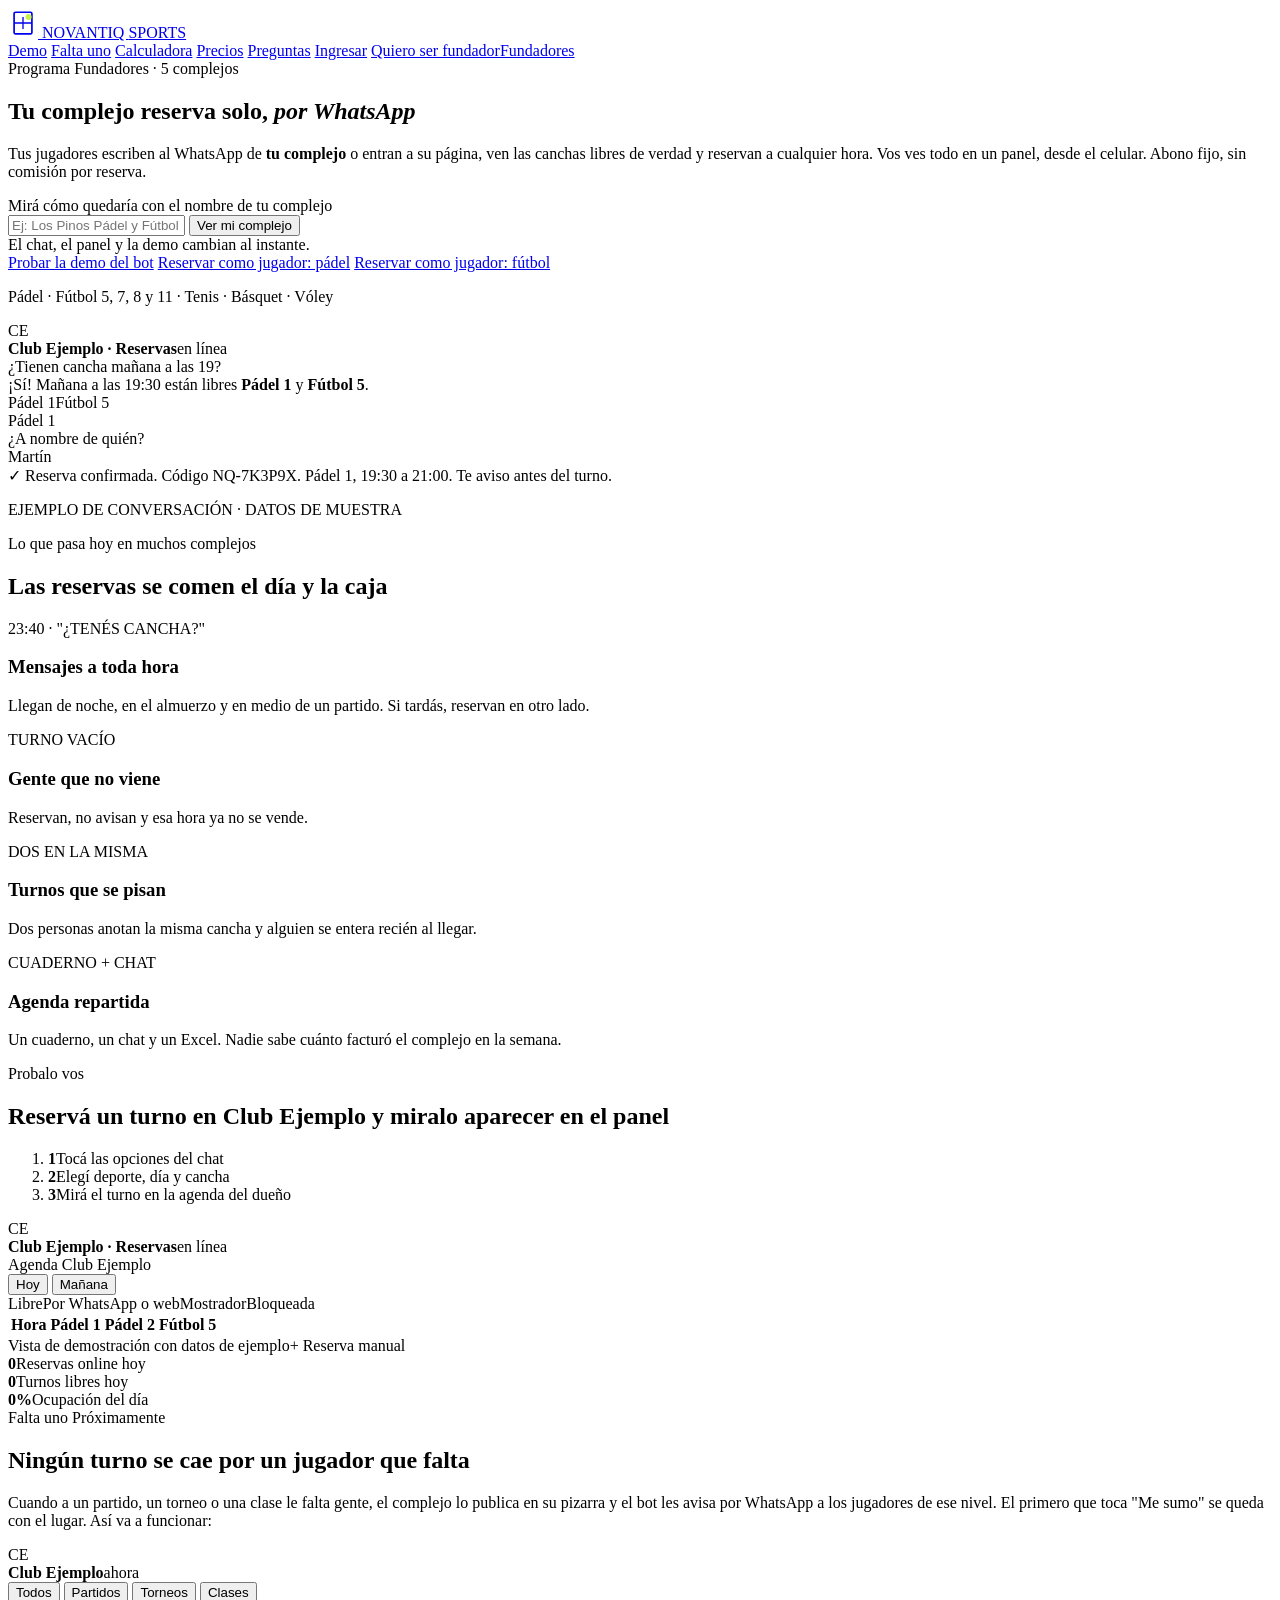
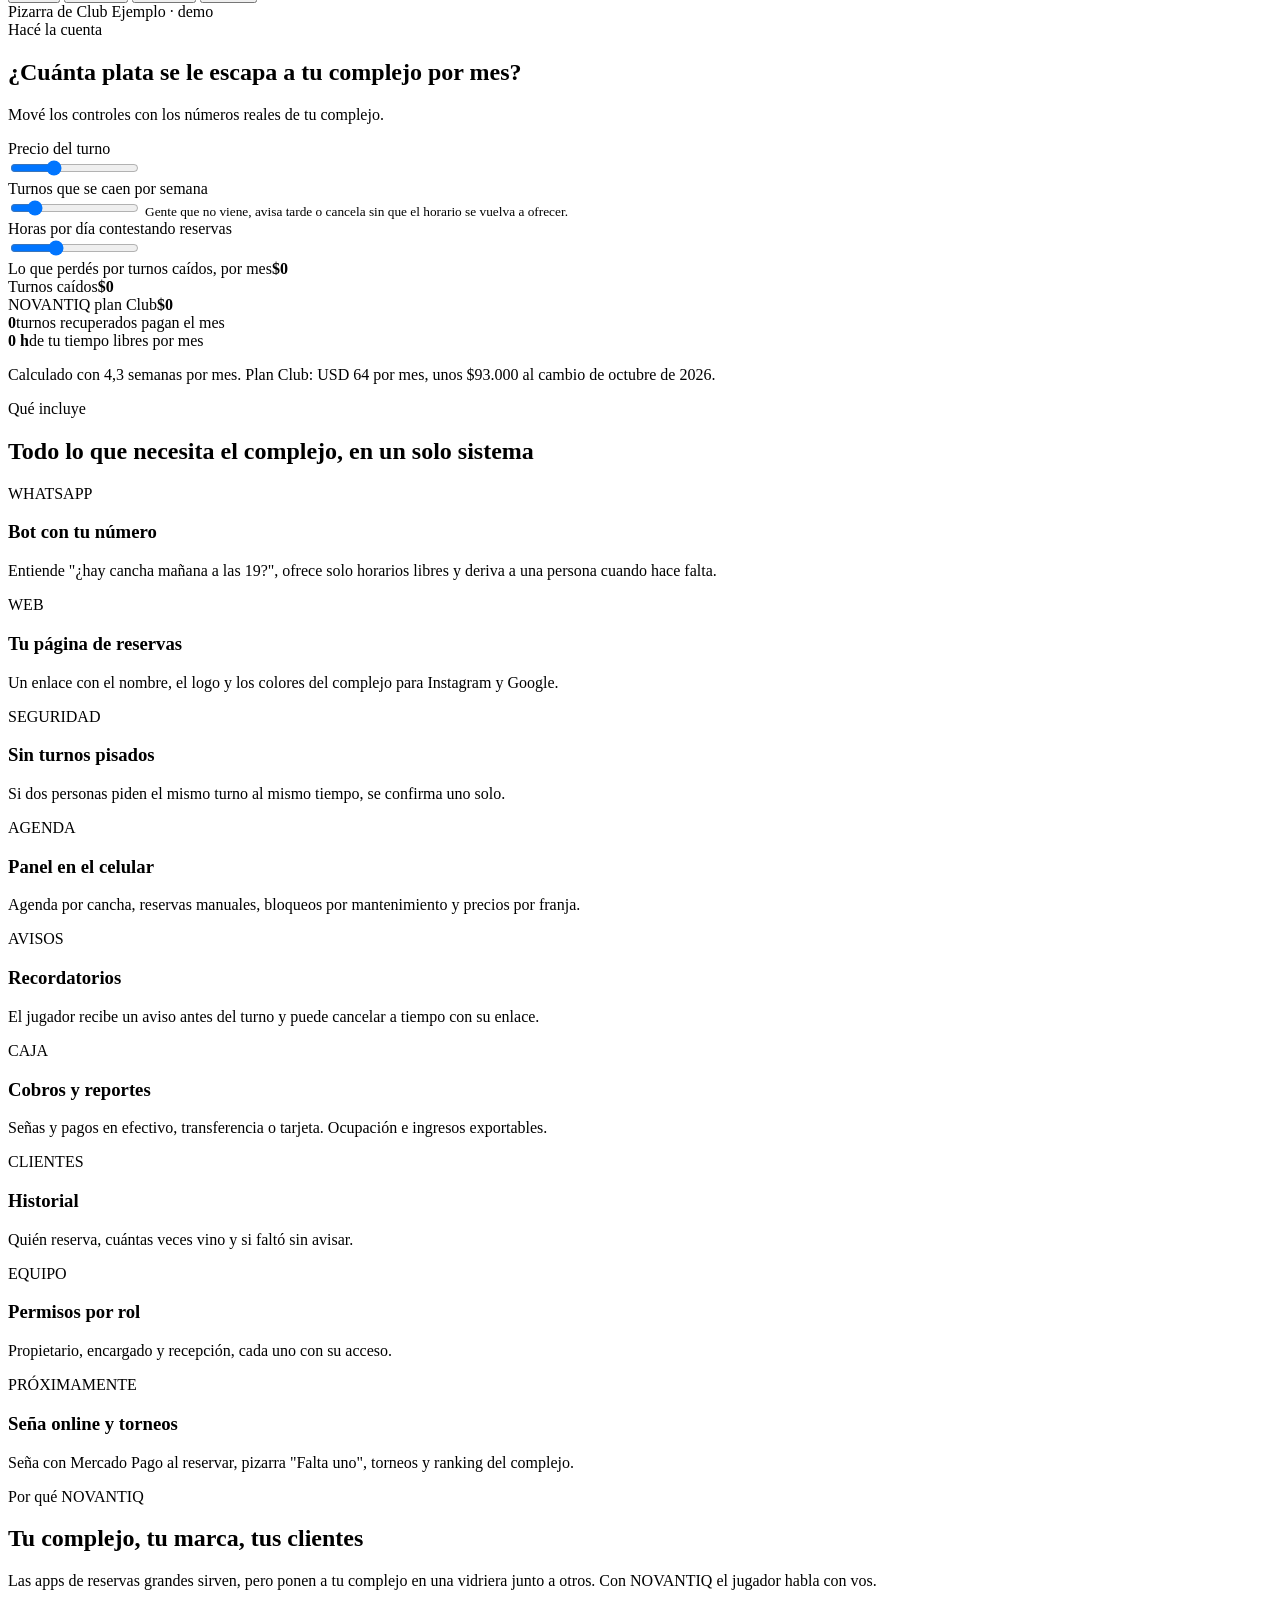
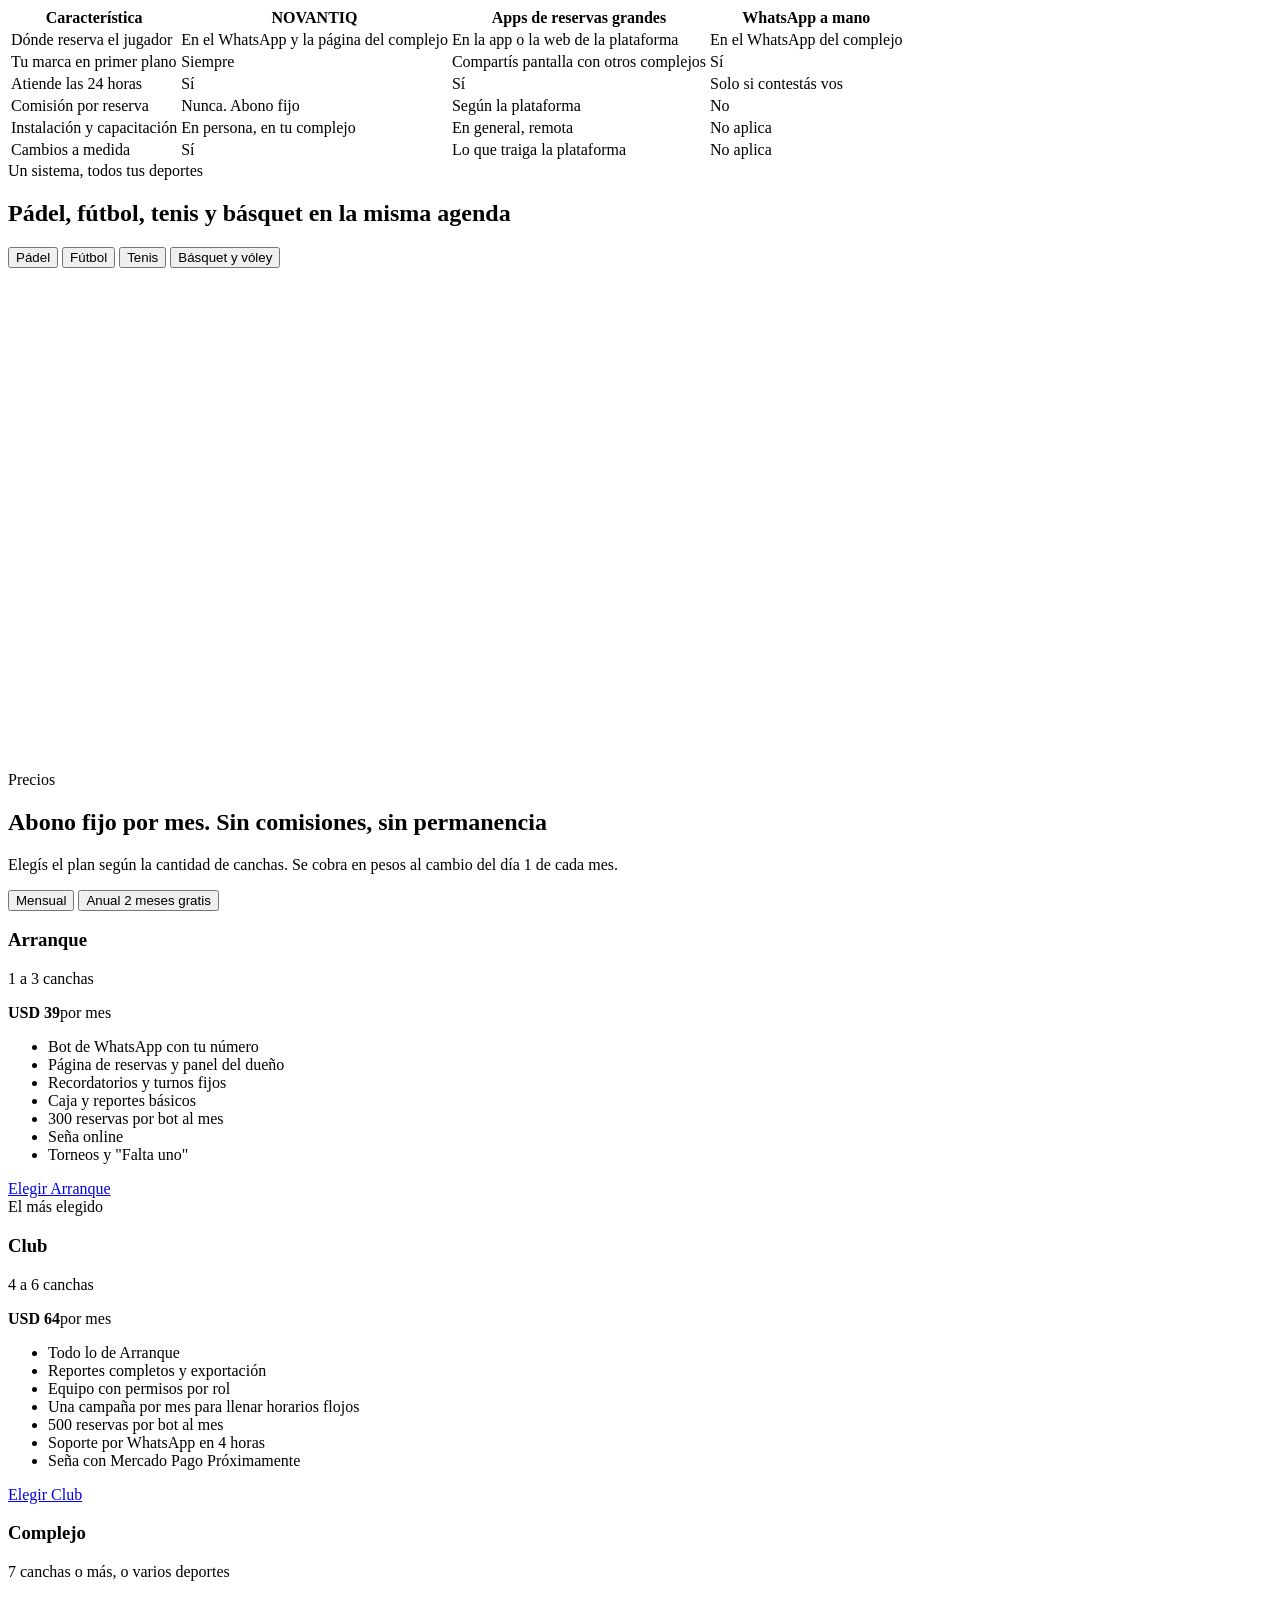
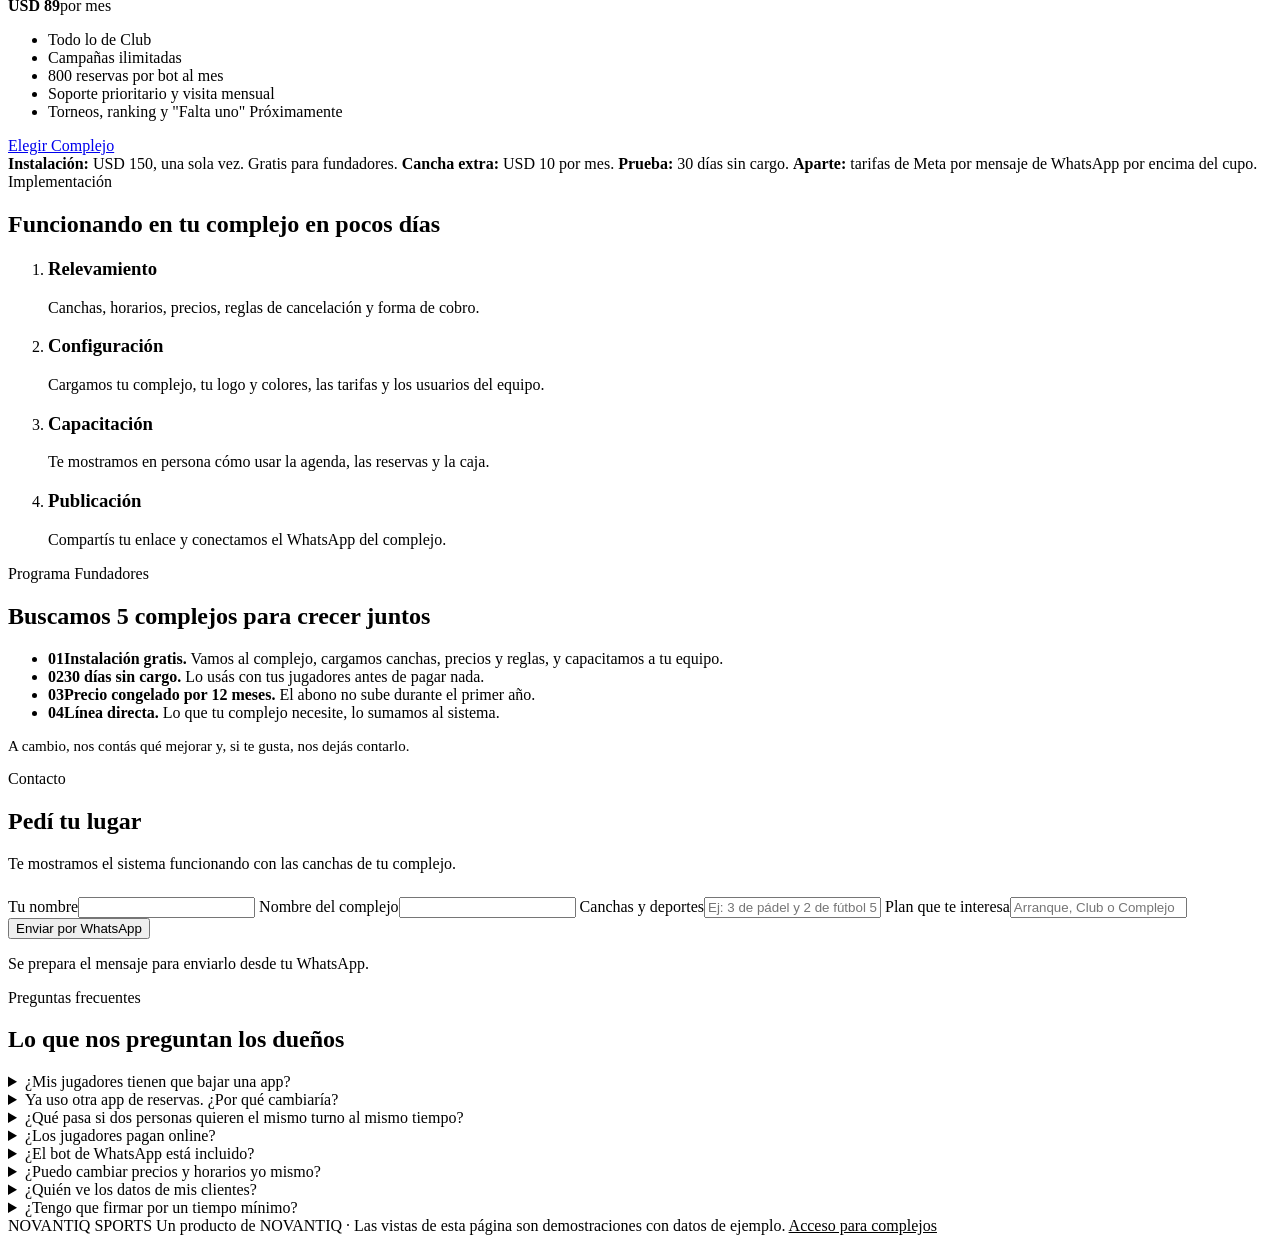
==== commit d91e64ab: "Publicar la nueva landing de NOVANTIQ SPORTS La portada pasa a ser la landing rediseñada (fuente en " ====
--- a/padel/index.html
+++ b/padel/index.html
@@ -1,1137 +1,6 @@
 <!doctype html>
-<html lang="es">
-<head>
-<meta charset="utf-8">
-<meta name="viewport" content="width=device-width,initial-scale=1,viewport-fit=cover">
-<style>body{margin:0}img{max-width:100%}[hidden]{display:none!important}</style>
-<title>NOVANTIQ Pádel</title>
-<meta name="description" content="Reservas de canchas de pádel por WhatsApp con seña por Mercado Pago, recordatorios y panel para el club.">
-<link rel="icon" href="data:image/svg+xml,%3Csvg xmlns='http://www.w3.org/2000/svg' viewBox='0 0 32 32'%3E%3Crect width='32' height='32' rx='7' fill='%230B1F2A'/%3E%3Crect x='7' y='5' width='18' height='22' rx='1.5' fill='none' stroke='%23EAF2F0' stroke-width='1.8'/%3E%3Cpath d='M7 16h18M16 9.5v13' stroke='%23EAF2F0' stroke-width='1.4'/%3E%3Ccircle cx='21.5' cy='10' r='3' fill='%23C8F048'/%3E%3C/svg%3E">
-<link rel="preconnect" href="https://fonts.googleapis.com">
-<link rel="preconnect" href="https://fonts.gstatic.com" crossorigin>
-<link rel="stylesheet" href="https://fonts.googleapis.com/css2?family=Archivo:wdth,wght@62..125,500..900&family=Figtree:wght@400;500;600;700&family=JetBrains+Mono:wght@500;700&display=swap">
-<style>
-/* Layout: bandas horizontales que alternan azul cancha de noche y claro; columna de 1120px; las líneas de la cancha vistas desde arriba son el motivo gráfico */
-:root{
-  --court:#0B1F2A;
-  --court-2:#123447;
-  --court-3:#1A4259;
-  --ball:#C8F048;
-  --bg:#F5F7F6;
-  --surface:#FFFFFF;
-  --ink:#0E1A20;
-  --muted:#53646D;
-  --line:#DCE3E1;
-  --free:#2E9E5B;
-  --busy:#9AA5AD;
-  --block:#E0A33B;
-  --wa:#1F8A4C;
-  --alert:#C2452D;
-  --on-court:#EAF2F0;
-  --on-court-muted:#9DB4BC;
-  --chat-bg:#E9E2D6;
-  --chat-in:#FFFFFF;
-  --chat-out:#D9FDD3;
-  --chat-ink:#111B21;
-  --chat-top:#075E54;
-  --f-display:"Archivo","Arial Narrow",system-ui,sans-serif;
-  --f-body:"Figtree",system-ui,-apple-system,"Segoe UI",sans-serif;
-  --f-mono:"JetBrains Mono",ui-monospace,Menlo,monospace;
-}
-@media (prefers-color-scheme: dark){:root:not([data-theme="light"]){
-  --court:#08161E;--court-2:#0F2836;--court-3:#163647;--bg:#0E1A20;--surface:#14242C;--ink:#E7EFEC;--muted:#9AABB2;--line:#24363F;
-  --free:#46C27D;--busy:#5D6D75;--block:#E8B055;--wa:#3DBB72;--alert:#E46A52;
-  --chat-bg:#0B141A;--chat-in:#202C33;--chat-out:#005C4B;--chat-ink:#E9EDEF;--chat-top:#1F2C34;color-scheme:dark}}
-:root[data-theme="dark"]{
-  --court:#08161E;--court-2:#0F2836;--court-3:#163647;--bg:#0E1A20;--surface:#14242C;--ink:#E7EFEC;--muted:#9AABB2;--line:#24363F;
-  --free:#46C27D;--busy:#5D6D75;--block:#E8B055;--wa:#3DBB72;--alert:#E46A52;
-  --chat-bg:#0B141A;--chat-in:#202C33;--chat-out:#005C4B;--chat-ink:#E9EDEF;--chat-top:#1F2C34;color-scheme:dark}
-
-*{box-sizing:border-box}
-html{scroll-behavior:smooth}
-@media (prefers-reduced-motion:reduce){html{scroll-behavior:auto}}
-body{background:var(--bg);color:var(--ink);font-family:var(--f-body);font-size:17px;line-height:1.6;overflow-x:hidden}
-.wrap{max-width:1120px;margin-inline:auto;padding-left:max(16px,env(safe-area-inset-left,0px));padding-right:max(16px,env(safe-area-inset-right,0px))}
-h1,h2,h3{font-family:var(--f-display);line-height:1.05;text-wrap:balance;margin:0}
-h2{font-size:clamp(30px,4.4vw,50px);font-weight:800;font-stretch:78%;letter-spacing:-.01em}
-h3{font-size:20px;font-weight:700;font-stretch:90%}
-p{margin:0}
-.eyebrow{font-family:var(--f-mono);font-size:12px;letter-spacing:.12em;text-transform:uppercase;color:var(--muted)}
-section{padding-block:clamp(60px,9vw,108px)}
-.lead{color:var(--muted);max-width:60ch;font-size:18px}
-.head{display:grid;gap:14px;margin-bottom:44px}
-.on-court{background:var(--court);color:var(--on-court)}
-.on-court .lead,.on-court .eyebrow{color:var(--on-court-muted)}
-.court-lines{position:relative;overflow:hidden}
-.court-lines::before{content:"";position:absolute;inset:0;pointer-events:none;opacity:.12;
-  background:
-    linear-gradient(var(--on-court),var(--on-court)) 50% 0/2px 100% no-repeat,
-    linear-gradient(var(--on-court),var(--on-court)) 0 30%/100% 2px no-repeat,
-    linear-gradient(var(--on-court),var(--on-court)) 0 70%/100% 2px no-repeat}
-.court-lines>.wrap{position:relative}
-
-/* botones */
-.btn{display:inline-flex;align-items:center;justify-content:center;gap:10px;font:600 16px/1 var(--f-body);padding:15px 22px;border-radius:999px;text-decoration:none;border:2px solid transparent;cursor:pointer;transition:transform .15s,background-color .15s;color:inherit;background:none}
-.btn:hover{transform:translateY(-1px)}
-.btn:focus-visible,a:focus-visible,input:focus-visible,button:focus-visible,summary:focus-visible{outline:3px solid var(--ball);outline-offset:3px}
-.btn-ball{background:var(--ball);color:#0B1F2A}
-.btn-ghost{border-color:currentColor}
-.btn-wa{background:var(--wa);color:#fff}
-.btn-dark{background:var(--ink);color:var(--bg)}
-
-/* nav */
-.nav{background:var(--court);color:var(--on-court);position:sticky;top:env(safe-area-inset-top,0px);z-index:20;border-bottom:1px solid color-mix(in srgb,var(--on-court) 10%,transparent)}
-body::before{content:"";position:fixed;inset:0 0 auto;height:env(safe-area-inset-top,0px);z-index:30;background:var(--court)}
-.nav .wrap{display:flex;justify-content:space-between;align-items:center;padding-block:14px;gap:16px}
-.logo{display:flex;align-items:center;gap:10px;font-family:var(--f-display);font-weight:900;font-stretch:115%;letter-spacing:.04em;font-size:18px;color:var(--on-court);text-decoration:none}
-.logo svg{flex:none}
-.logo span{color:var(--ball)}
-.nav-links{display:flex;align-items:center;gap:22px}
-.nav-links a{color:var(--on-court);font-weight:600;font-size:15px;text-decoration:none}
-.nav-links a:not(.btn):hover{color:var(--ball)}
-.nav-links .btn{padding:10px 16px;font-size:14px}
-
-/* hero */
-.hero{padding-block:clamp(40px,7vw,84px) clamp(56px,8vw,96px)}
-.hero .wrap{display:grid;grid-template-columns:1.15fr .85fr;gap:48px;align-items:center}
-.hero h1{font-size:clamp(44px,7.2vw,92px);font-weight:900;font-stretch:70%;letter-spacing:-.015em;text-transform:uppercase}
-.hero h1 em{font-style:normal;color:var(--ball)}
-.hero .lead{margin-top:22px}
-.badge{display:inline-flex;align-items:center;gap:8px;margin-bottom:20px;font-family:var(--f-mono);font-size:12px;letter-spacing:.1em;text-transform:uppercase;color:var(--ball);border:1px solid color-mix(in srgb,var(--ball) 50%,transparent);padding:6px 10px;border-radius:4px}
-.badge::before{content:"";width:7px;height:7px;border-radius:50%;background:var(--ball)}
-.personalize{margin-top:30px;background:color-mix(in srgb,var(--on-court) 7%,transparent);border:1px solid color-mix(in srgb,var(--on-court) 16%,transparent);border-radius:16px;padding:16px;display:grid;gap:10px;max-width:520px}
-.personalize label{font:600 14px var(--f-body);color:var(--on-court)}
-.personalize .row{display:flex;gap:8px}
-.personalize input{flex:1;min-width:0;font:inherit;font-size:17px;padding:13px 14px;border-radius:10px;border:1.5px solid transparent;background:var(--on-court);color:#0B1F2A}
-.personalize input::placeholder{color:#5f7380}
-.personalize .hint{font-size:13px;color:var(--on-court-muted)}
-.hero .ctas{display:flex;flex-wrap:wrap;gap:12px;margin-top:22px}
-
-/* teléfono */
-.phone{background:var(--chat-bg);border-radius:30px;border:9px solid #050C10;max-width:350px;width:100%;justify-self:center;box-shadow:0 30px 60px -20px rgba(0,0,0,.6);overflow:hidden;color:var(--chat-ink);display:flex;flex-direction:column}
-.phone-top{background:var(--chat-top);color:#fff;padding:12px 14px;display:flex;gap:10px;align-items:center;font-size:13px;line-height:1.3}
-.phone-top b{display:block;font-size:15px;white-space:nowrap;overflow:hidden;text-overflow:ellipsis;max-width:220px}
-.avatar{flex:none;width:36px;height:36px;border-radius:50%;background:var(--ball);display:grid;place-items:center;font:900 13px var(--f-display);color:#0B1F2A;letter-spacing:.02em}
-.chat{padding:12px 10px 16px;display:flex;flex-direction:column;gap:6px;font-size:14px;line-height:1.4}
-.msg{max-width:86%;padding:7px 10px;border-radius:9px;box-shadow:0 1px 0 rgba(0,0,0,.08);overflow-wrap:anywhere}
-.msg.in{background:var(--chat-in);align-self:flex-start;border-top-left-radius:2px}
-.msg.out{background:var(--chat-out);align-self:flex-end;border-top-right-radius:2px}
-.msg.ok{border-left:3px solid var(--free)}
-.msg.sys{align-self:center;background:color-mix(in srgb,var(--chat-in) 80%,transparent);font-size:11.5px;font-family:var(--f-mono);letter-spacing:.04em;padding:4px 10px;box-shadow:none;text-transform:uppercase}
-.msg .opts{display:flex;flex-wrap:wrap;gap:5px;margin-top:7px}
-.msg .opts span,.msg .opts button{border:1px solid color-mix(in srgb,var(--wa) 45%,transparent);color:var(--wa);background:transparent;border-radius:7px;padding:4px 9px;font:600 13px var(--f-body)}
-.msg .opts button{cursor:pointer;transition:background-color .15s}
-.msg .opts button:hover:not(:disabled){background:color-mix(in srgb,var(--wa) 12%,transparent)}
-.msg .opts button:disabled{opacity:.45;cursor:default}
-.msg .opts button.picked{background:color-mix(in srgb,var(--wa) 18%,transparent);opacity:1}
-.mp{display:inline-flex;align-items:center;gap:6px;margin-top:8px;background:#009EE3;color:#fff;border:0;border-radius:7px;padding:8px 12px;font:700 13px var(--f-body);cursor:pointer}
-.mp:disabled{opacity:.6;cursor:default}
-.typing{display:inline-flex;gap:3px;padding:10px 12px}
-.typing i{width:6px;height:6px;border-radius:50%;background:currentColor;opacity:.4;animation:blink 1s infinite}
-.typing i:nth-child(2){animation-delay:.15s}.typing i:nth-child(3){animation-delay:.3s}
-@keyframes blink{50%{opacity:1}}
-.demo-note{font-family:var(--f-mono);font-size:11px;text-align:center;color:var(--on-court-muted);margin-top:12px;letter-spacing:.06em}
-@media (prefers-reduced-motion:no-preference){
-  .chat.play .msg{animation:pop .35s ease both}
-  .msg.new{animation:pop .3s ease both}
-  @keyframes pop{from{transform:translateY(6px);opacity:.3}to{transform:none;opacity:1}}
-}
-
-/* dolores */
-.pains{display:grid;grid-template-columns:repeat(4,1fr);gap:24px}
-.pain{border-top:3px solid var(--ink);padding-top:18px;display:grid;gap:8px;align-content:start}
-.pain .tag{font-family:var(--f-mono);font-size:12px;color:var(--alert);letter-spacing:.06em}
-.pain p{color:var(--muted);font-size:16px}
-
-/* demo interactiva */
-.demo-grid{display:grid;grid-template-columns:350px 1fr;gap:40px;align-items:start}
-.demo-grid .phone{justify-self:start;max-width:350px}
-.demo-grid .chat{height:470px;overflow-y:auto;scroll-behavior:smooth}
-.demo-side{display:grid;gap:18px;min-width:0}
-.mock{background:var(--surface);color:var(--ink);border-radius:14px;overflow:hidden;box-shadow:0 30px 60px -30px rgba(0,0,0,.7);min-width:0}
-.mock-bar{display:flex;flex-wrap:wrap;gap:12px;justify-content:space-between;align-items:center;padding:14px 18px;border-bottom:1px solid var(--line)}
-.mock-title{display:flex;gap:10px;align-items:center;font:700 16px var(--f-display);font-stretch:90%}
-.mock-title .club-chip{font:600 12px var(--f-mono);color:var(--muted);letter-spacing:.04em}
-.days{display:flex;gap:4px;background:var(--bg);border-radius:999px;padding:4px}
-.days button{border:0;background:none;font:600 13px var(--f-body);color:var(--muted);padding:6px 12px;border-radius:999px;cursor:pointer}
-.days button[aria-selected="true"]{background:var(--court);color:var(--ball)}
-.legend{display:flex;flex-wrap:wrap;gap:14px;font-size:13px;color:var(--muted);padding:10px 18px 0}
-.legend i{display:inline-block;width:12px;height:12px;border-radius:3px;margin-right:6px;vertical-align:-1px}
-.grid-scroll{overflow-x:auto}
-table.agenda{border-collapse:separate;border-spacing:6px;width:100%;min-width:500px;font-size:14px;font-variant-numeric:tabular-nums;padding:6px 10px}
-.agenda th{font:600 13px var(--f-body);color:var(--muted);text-align:left;padding:4px 6px}
-.agenda td.h{font-family:var(--f-mono);font-size:13px;color:var(--muted);white-space:nowrap;width:58px}
-.slot{border-radius:8px;padding:8px 10px;min-height:52px;line-height:1.3;transition:background-color .3s,border-color .3s}
-.slot small{display:block;font-size:12px;opacity:.85}
-.slot.free{border:1.5px dashed var(--free);color:var(--free);font-weight:600}
-.slot.busy{background:color-mix(in srgb,var(--busy) 22%,transparent);border-left:4px solid var(--busy)}
-.slot.busy.wa{border-left-color:var(--wa)}
-.slot.busy.fijo{border-left-color:var(--court-3)}
-.slot.block{background:repeating-linear-gradient(135deg,color-mix(in srgb,var(--block) 22%,transparent) 0 8px,transparent 8px 16px);border:1.5px solid var(--block)}
-.slot.released{border:1.5px solid var(--block);background:color-mix(in srgb,var(--block) 14%,transparent);font-weight:600}
-.slot.mine{outline:3px solid var(--ball);outline-offset:1px}
-@media (prefers-reduced-motion:no-preference){.slot.mine{animation:flash 1.2s ease 2}}
-@keyframes flash{50%{background:color-mix(in srgb,var(--ball) 45%,transparent)}}
-.pill{display:inline-block;font-size:11px;font-weight:600;padding:1px 7px;border-radius:999px;margin-top:4px}
-.pill.pend{background:color-mix(in srgb,var(--block) 25%,transparent)}
-.pill.paid{background:color-mix(in srgb,var(--free) 22%,transparent)}
-.mock-foot{padding:12px 18px;border-top:1px solid var(--line);display:flex;justify-content:space-between;flex-wrap:wrap;gap:10px;font-size:13px;color:var(--muted)}
-.fab{background:var(--court);color:var(--ball);font-weight:700;padding:8px 14px;border-radius:999px;font-size:13px}
-.stats{display:grid;grid-template-columns:repeat(3,1fr);gap:1px;background:color-mix(in srgb,var(--on-court) 14%,transparent);border-radius:12px;overflow:hidden}
-.stat{background:var(--court-2);padding:14px 16px;display:grid;gap:2px}
-.stat b{font:800 26px var(--f-display);font-stretch:80%;color:var(--on-court);font-variant-numeric:tabular-nums}
-.stat span{font-size:13px;color:var(--on-court-muted)}
-.demo-steps{display:flex;flex-wrap:wrap;gap:8px 18px;font-size:14px;color:var(--on-court-muted);list-style:none;padding:0;margin:0}
-.demo-steps li{display:flex;gap:8px;align-items:center}
-.demo-steps li b{display:grid;place-items:center;width:22px;height:22px;border-radius:50%;background:var(--court-3);color:var(--ball);font:700 12px var(--f-mono)}
-
-/* calculadora */
-.calc{display:grid;grid-template-columns:1fr 1fr;gap:28px;align-items:stretch}
-.calc-in{background:var(--surface);border:1px solid var(--line);border-radius:16px;padding:28px;display:grid;gap:26px;align-content:start}
-.field{display:grid;gap:10px}
-.field-top{display:flex;justify-content:space-between;align-items:baseline;gap:12px}
-.field label{font-weight:600;font-size:15px}
-.field output{font:700 20px var(--f-mono);font-variant-numeric:tabular-nums;white-space:nowrap}
-input[type=range]{width:100%;accent-color:var(--court-3);height:28px}
-:root[data-theme="dark"] input[type=range]{accent-color:var(--ball)}
-@media (prefers-color-scheme: dark){:root:not([data-theme="light"]) input[type=range]{accent-color:var(--ball)}}
-.field small{color:var(--muted);font-size:13px}
-.calc-out{background:var(--court);color:var(--on-court);border-radius:16px;padding:28px;display:grid;gap:22px;align-content:start}
-.loss{display:grid;gap:4px}
-.loss span{font-size:15px;color:var(--on-court-muted)}
-.loss b{font:900 clamp(40px,6vw,64px)/1 var(--f-display);font-stretch:72%;color:var(--ball);font-variant-numeric:tabular-nums}
-.bars{display:grid;gap:12px}
-.bar-row{display:grid;gap:6px}
-.bar-row .lbl{display:flex;justify-content:space-between;gap:10px;font-size:14px;color:var(--on-court-muted)}
-.bar-row .lbl b{color:var(--on-court);font-family:var(--f-mono);font-variant-numeric:tabular-nums}
-.track{height:14px;background:color-mix(in srgb,var(--on-court) 10%,transparent);border-radius:4px;overflow:hidden}
-.fill{height:100%;border-radius:4px;transition:width .4s ease}
-.fill.loss-f{background:var(--alert)}
-.fill.cost-f{background:var(--ball)}
-.calc-facts{display:grid;grid-template-columns:1fr 1fr;gap:12px}
-.calc-facts div{border-top:1px solid color-mix(in srgb,var(--on-court) 18%,transparent);padding-top:10px}
-.calc-facts b{display:block;font:800 24px var(--f-display);font-stretch:80%;font-variant-numeric:tabular-nums}
-.calc-facts span{font-size:13px;color:var(--on-court-muted)}
-.calc-note{font-size:13px;color:var(--on-court-muted)}
-
-/* funcionalidades */
-.features{display:grid;grid-template-columns:repeat(3,1fr);gap:1px;background:var(--line);border:1px solid var(--line);border-radius:14px;overflow:hidden}
-.feat{background:var(--surface);padding:26px;display:grid;gap:8px;align-content:start}
-.feat .tag{font-family:var(--f-mono);font-size:11px;letter-spacing:.1em;color:var(--muted)}
-.feat p{color:var(--muted);font-size:16px}
-
-/* comparación */
-.cmp-scroll{overflow-x:auto;border:1px solid var(--line);border-radius:14px;background:var(--surface)}
-table.cmp{width:100%;min-width:640px;border-collapse:collapse;font-size:15px}
-.cmp th,.cmp td{padding:16px 18px;text-align:left;border-bottom:1px solid var(--line);vertical-align:top}
-.cmp tr:last-child td{border-bottom:0}
-.cmp thead th{font:700 15px var(--f-display);font-stretch:90%}
-.cmp thead th.us{background:var(--court);color:var(--ball)}
-.cmp td.us{background:color-mix(in srgb,var(--ball) 12%,transparent);font-weight:600}
-.cmp td:first-child{color:var(--muted);width:30%}
-.yes::before{content:"✓ ";color:var(--free);font-weight:700}
-.no::before{content:"✕ ";color:var(--alert);font-weight:700}
-
-/* deportes */
-.sports-tabs{display:flex;flex-wrap:wrap;gap:8px;margin-bottom:24px}
-.sports-tabs button{font:600 15px var(--f-body);padding:10px 18px;border-radius:999px;border:1.5px solid color-mix(in srgb,var(--on-court) 30%,transparent);background:transparent;color:var(--on-court);cursor:pointer;display:inline-flex;gap:8px;align-items:center}
-.sports-tabs button[aria-selected="true"]{background:var(--ball);color:#0B1F2A;border-color:var(--ball)}
-.sports-tabs .soon{font:700 10px var(--f-mono);letter-spacing:.08em;text-transform:uppercase;opacity:.75}
-.sport-panel{display:grid;grid-template-columns:auto 1fr;gap:36px;align-items:center;background:var(--court-2);border-radius:16px;padding:28px}
-.sport-panel canvas{width:180px;height:240px;max-width:100%}
-.sport-panel h3{font-size:30px;font-stretch:78%;font-weight:800}
-.sport-panel ul{margin:16px 0 0;padding:0;list-style:none;display:grid;gap:10px}
-.sport-panel li{display:flex;gap:12px;color:var(--on-court-muted)}
-.sport-panel li::before{content:"";flex:none;width:8px;height:8px;margin-top:9px;background:var(--ball);border-radius:2px}
-.sport-meta{margin-top:16px;font-family:var(--f-mono);font-size:13px;color:var(--ball)}
-
-/* precios */
-.bill{display:inline-flex;gap:4px;background:var(--surface);border:1px solid var(--line);border-radius:999px;padding:4px;margin-bottom:28px}
-.bill button{border:0;background:none;font:600 14px var(--f-body);color:var(--muted);padding:8px 16px;border-radius:999px;cursor:pointer}
-.bill button[aria-pressed="true"]{background:var(--ink);color:var(--bg)}
-.bill .save{font:700 11px var(--f-mono);color:var(--free);margin-left:4px}
-.bill button[aria-pressed="true"] .save{color:var(--ball)}
-.plans{display:grid;grid-template-columns:repeat(3,1fr);gap:20px;align-items:stretch}
-.plan{background:var(--surface);border:1px solid var(--line);border-radius:16px;padding:28px;display:flex;flex-direction:column;gap:18px}
-.plan.rec{border:2px solid var(--ink);position:relative}
-.plan .rec-tag{position:absolute;top:-13px;left:24px;background:var(--ball);color:#0B1F2A;font:700 11px var(--f-mono);letter-spacing:.08em;text-transform:uppercase;padding:5px 10px;border-radius:4px}
-.plan .for{color:var(--muted);font-size:15px}
-.price{display:flex;align-items:baseline;gap:6px;flex-wrap:wrap}
-.price b{font:900 52px/1 var(--f-display);font-stretch:72%;font-variant-numeric:tabular-nums}
-.price span{color:var(--muted);font-size:15px}
-.price-sub{font-size:13px;color:var(--muted);min-height:20px}
-.plan ul{margin:0;padding:0;list-style:none;display:grid;gap:9px;font-size:15px;flex:1}
-.plan li{display:flex;gap:10px}
-.plan li::before{content:"✓";color:var(--free);font-weight:700;flex:none}
-.plan li.off{color:var(--muted)}
-.plan li.off::before{content:"–";color:var(--muted)}
-.plan .btn{width:100%}
-.price-notes{margin-top:24px;display:flex;flex-wrap:wrap;gap:10px 28px;font-size:14px;color:var(--muted)}
-.price-notes b{color:var(--ink)}
-
-/* fundadores + contacto */
-.founders-grid{display:grid;grid-template-columns:1.05fr .95fr;gap:48px;align-items:start}
-.founder-box{border:2px solid var(--ball);border-radius:18px;padding:30px;display:grid;gap:18px;background:color-mix(in srgb,var(--ball) 6%,transparent)}
-.seats{display:flex;gap:8px}
-.seats i{width:34px;height:44px;border-radius:6px;border:2px solid var(--ball);position:relative}
-.seats i::after{content:"";position:absolute;left:50%;top:50%;width:60%;height:2px;background:var(--ball);transform:translate(-50%,-50%);opacity:.6}
-.founder-list{margin:0;padding:0;list-style:none;display:grid;gap:12px}
-.founder-list li{display:grid;grid-template-columns:auto 1fr;gap:12px;align-items:start}
-.founder-list li b{font:700 13px var(--f-mono);color:#0B1F2A;background:var(--ball);border-radius:4px;padding:2px 7px;margin-top:2px}
-.founder-list li span{color:var(--on-court-muted)}
-.founder-list li strong{color:var(--on-court)}
-form{display:grid;gap:14px}
-label.f{font-weight:600;font-size:14px;display:grid;gap:6px;color:var(--on-court)}
-.on-court input.t{font:inherit;font-size:16px;padding:13px 14px;border-radius:10px;border:1.5px solid color-mix(in srgb,var(--on-court) 20%,transparent);background:color-mix(in srgb,var(--on-court) 6%,transparent);color:var(--on-court);width:100%}
-.on-court input.t::placeholder{color:var(--on-court-muted)}
-.form-out{font-size:14px;color:var(--on-court-muted)}
-.form-out a{color:var(--ball)}
-.contact-line{font-family:var(--f-mono);font-size:14px;color:var(--on-court-muted);margin-top:16px;display:flex;flex-wrap:wrap;gap:8px;align-items:center}
-.contact-line span{color:var(--on-court);user-select:all}
-.copy{font:600 12px var(--f-body);border:1px solid color-mix(in srgb,var(--on-court) 30%,transparent);color:var(--on-court);background:none;border-radius:999px;padding:4px 10px;cursor:pointer}
-
-/* preguntas */
-.faq{display:grid;gap:10px;max-width:820px}
-.faq details{background:var(--surface);border:1px solid var(--line);border-radius:12px;padding:0 20px}
-.faq summary{cursor:pointer;list-style:none;display:flex;justify-content:space-between;gap:16px;align-items:center;padding:18px 0;font:700 18px var(--f-display);font-stretch:90%}
-.faq summary::-webkit-details-marker{display:none}
-.faq summary::after{content:"+";font:500 24px var(--f-mono);color:var(--muted);transition:transform .2s}
-.faq details[open] summary::after{transform:rotate(45deg)}
-.faq details p{color:var(--muted);padding-bottom:18px;max-width:65ch}
-
-/* falta uno */
-.fu-top{display:grid;grid-template-columns:1fr 340px;gap:40px;align-items:end;margin-bottom:36px}
-.fu-top .head{margin-bottom:0}
-.notif{background:var(--court);color:var(--on-court);border-radius:18px;padding:16px;display:grid;gap:10px;box-shadow:0 20px 40px -24px rgba(0,0,0,.6)}
-.notif-h{display:flex;align-items:center;gap:10px;font-size:13px;color:var(--on-court-muted)}
-.notif-h .avatar{width:28px;height:28px;font-size:11px}
-.notif-h b{color:var(--on-court);font-size:14px;margin-right:auto}
-.notif-b{background:var(--chat-in);color:var(--chat-ink);border-radius:10px;border-top-left-radius:2px;padding:10px 12px;font-size:14px;line-height:1.45}
-.notif-b .opts{display:flex;gap:6px;margin-top:8px}
-.notif-b .opts span{border:1px solid color-mix(in srgb,var(--wa) 45%,transparent);color:var(--wa);border-radius:7px;padding:3px 9px;font-weight:600;font-size:13px}
-.notif small{font-size:12px;color:var(--on-court-muted)}
-.fu-bar{display:flex;flex-wrap:wrap;justify-content:space-between;align-items:center;gap:14px;margin-bottom:20px}
-.chips{display:flex;flex-wrap:wrap;gap:6px}
-.chips button{font:600 14px var(--f-body);padding:8px 14px;border-radius:999px;border:1.5px solid var(--line);background:var(--surface);color:var(--ink);cursor:pointer;display:inline-flex;gap:6px;align-items:center}
-.chips button[aria-pressed="true"]{background:var(--ink);color:var(--bg);border-color:var(--ink)}
-.chips .n{font:700 11px var(--f-mono);opacity:.7}
-.board{display:grid;grid-template-columns:repeat(auto-fill,minmax(260px,1fr));gap:16px}
-.fu{background:var(--surface);border:1px solid var(--line);border-radius:16px;padding:20px;display:flex;flex-direction:column;gap:14px;min-width:0;transition:border-color .3s}
-.fu.full{border-color:color-mix(in srgb,var(--free) 60%,transparent)}
-.fu.fresh{border:2px solid var(--ball)}
-@media (prefers-reduced-motion:no-preference){.fu.fresh{animation:pop .4s ease both}}
-.fu-row{display:flex;justify-content:space-between;align-items:center;gap:10px}
-.fu-type{white-space:nowrap;font:700 11px var(--f-mono);letter-spacing:.1em;text-transform:uppercase;color:var(--muted)}
-.need{display:inline-flex;align-items:center;gap:7px;font:800 13px var(--f-display);font-stretch:85%;letter-spacing:.04em;text-transform:uppercase;background:var(--ball);color:#0B1F2A;padding:5px 10px;border-radius:999px;white-space:nowrap}
-.need::before{content:"";width:7px;height:7px;border-radius:50%;background:#0B1F2A}
-@media (prefers-reduced-motion:no-preference){.need::before{animation:blink 1.4s infinite}}
-.need.done{background:color-mix(in srgb,var(--free) 20%,transparent);color:var(--free)}
-.need.done::before{background:var(--free);animation:none}
-.fu h3{font-size:24px;font-stretch:80%;font-weight:800}
-.fu-meta{display:grid;gap:3px;font-size:14px;color:var(--muted)}
-.fu-meta b{color:var(--ink);font-weight:600}
-.dots{display:flex;flex-wrap:wrap;gap:5px}
-.dots i{width:16px;height:16px;border-radius:50%;background:var(--court-3)}
-.dots i.me{background:var(--ball);box-shadow:0 0 0 2px var(--court-3)}
-.dots i.empty{background:none;border:2px dashed var(--muted)}
-.dots.pairs i{width:26px;border-radius:9px}
-.fu-foot{display:flex;justify-content:space-between;align-items:center;gap:10px;flex-wrap:wrap;margin-top:auto}
-.fu-price{font:700 15px var(--f-mono);font-variant-numeric:tabular-nums}
-.fu-price small{display:block;font:500 12px var(--f-body);color:var(--muted)}
-.fu-actions{display:flex;gap:8px}
-.btn-sm{padding:9px 14px;font-size:14px}
-.link-btn{background:none;border:0;color:var(--muted);font:600 13px var(--f-body);cursor:pointer;padding:4px 0;display:inline-flex;gap:6px;align-items:center;align-self:flex-start}
-.link-btn::after{content:"";width:7px;height:7px;border-right:2px solid currentColor;border-bottom:2px solid currentColor;transform:rotate(45deg) translateY(-2px);transition:transform .2s}
-.link-btn[aria-expanded="true"]::after{transform:rotate(-135deg) translateY(-1px)}
-.players{border-top:1px solid var(--line);padding:12px 0 0;margin:0;list-style:none;display:grid;gap:7px;font-size:14px}
-.players li{display:flex;justify-content:space-between;gap:10px}
-.players li span{color:var(--muted);font-size:13px}
-.players li.you{font-weight:700}
-.players li.slot-open{color:var(--muted);font-style:italic}
-.fu-ok{font-size:13px;color:var(--free);font-weight:600}
-.publish{background:var(--surface);border:1.5px dashed var(--muted);border-radius:16px;padding:20px;display:grid;gap:12px;align-content:start}
-.publish h3{font-size:22px;font-stretch:80%}
-.publish p{font-size:14px;color:var(--muted)}
-.publish label{display:grid;gap:5px;font-weight:600;font-size:13px}
-.publish select{font:inherit;font-size:15px;padding:10px 12px;border-radius:10px;border:1.5px solid var(--line);background:var(--bg);color:var(--ink);width:100%}
-.publish .two{display:grid;grid-template-columns:1fr 1fr;gap:10px}
-@media (max-width:860px){.fu-top{grid-template-columns:1fr}.notif{max-width:420px}}
-
-footer{background:var(--court);color:var(--on-court-muted);font-size:14px}
-footer .wrap{display:flex;flex-wrap:wrap;justify-content:space-between;align-items:center;gap:16px;padding-block:32px}
-
-.reveal-ready .slot{opacity:1}
-@media (prefers-reduced-motion:no-preference){
-  .agenda.fill-in .slot{animation:slotIn .5s ease both}
-  @keyframes slotIn{from{opacity:.35;transform:scale(.97)}to{opacity:1;transform:none}}
-}
-
-@media (max-width:960px){
-  .demo-grid{grid-template-columns:1fr}
-  .demo-grid .phone{justify-self:center}
-  .pains{grid-template-columns:1fr 1fr}
-}
-@media (max-width:860px){
-  .hero .wrap,.founders-grid,.calc{grid-template-columns:1fr}
-  .features{grid-template-columns:1fr 1fr}
-  .plans{grid-template-columns:1fr;max-width:480px}
-  .plan.rec{order:-1}
-  .sport-panel{grid-template-columns:1fr}
-  .sport-panel canvas{justify-self:center}
-  .nav-links a:not(.btn){display:none}
-}
-@media (max-width:560px){
-  .features,.pains{grid-template-columns:1fr}
-  .stats{grid-template-columns:1fr 1fr 1fr}
-  .stat b{font-size:22px}
-  .personalize .row{flex-direction:column}
-  .calc-in,.calc-out,.founder-box,.plan{padding:22px}
-}
-</style>
-</head>
-<body>
-
-<header class="nav">
-  <div class="wrap">
-    <a class="logo" href="#top" aria-label="NOVANTIQ Pádel, inicio">
-      <svg width="30" height="30" viewBox="0 0 32 32" aria-hidden="true"><rect x="6.5" y="4.5" width="19" height="23" rx="1.5" fill="none" stroke="currentColor" stroke-width="1.8"/><path d="M6.5 16h19M16 9.5v13" stroke="currentColor" stroke-width="1.4"/><circle cx="22" cy="9.5" r="3.2" fill="#C8F048"/></svg>
-      NOVANTIQ <span>PÁDEL</span>
-    </a>
-    <nav class="nav-links" aria-label="Secciones">
-      <a href="#demo">Demo</a>
-      <a href="#falta-uno">Falta uno</a>
-      <a href="#calculadora">Calculadora</a>
-      <a href="#precios">Precios</a>
-      <a href="#preguntas">Preguntas</a>
-      <a class="btn btn-ball" href="#fundadores">Quiero ser fundador</a>
-    </nav>
-  </div>
-</header>
-
-<section class="hero on-court court-lines" id="top">
-  <div class="wrap">
-    <div>
-      <span class="badge">Programa Fundadores · 5 clubes</span>
-      <h1>Tu club reserva y cobra solo, <em>por WhatsApp</em></h1>
-      <p class="lead">Tus jugadores escriben al WhatsApp de <strong data-club>tu club</strong>, ven las canchas libres de verdad, pagan la seña y reservan a cualquier hora. Vos ves todo en un panel, desde el celular. Sin comisión por reserva.</p>
-      <form class="personalize" id="club-form" autocomplete="off">
-        <label for="club-input">Mirá cómo quedaría con el nombre de tu club</label>
-        <div class="row">
-          <input id="club-input" name="club" maxlength="40" placeholder="Ej: Los Pinos Pádel">
-          <button class="btn btn-ball" type="submit">Ver mi club</button>
-        </div>
-        <span class="hint">El chat, el panel y la demo cambian al instante.</span>
-      </form>
-      <div class="ctas">
-        <a class="btn btn-ghost" href="#demo">Probar la demo</a>
-        <a class="btn btn-ghost wa-link" href="#" target="_blank" rel="noopener">Consultar por WhatsApp</a>
-      </div>
-    </div>
-    <div>
-      <div class="phone" aria-label="Ejemplo de conversación con el bot del club">
-        <div class="phone-top"><div class="avatar" data-initials>CE</div><div><b><span data-club>Club Ejemplo</span> · Reservas</b>en línea</div></div>
-        <div class="chat" id="hero-chat">
-          <div class="msg out">Hola</div>
-          <div class="msg in">¡Hola! ¿Qué querés hacer?<div class="opts"><span>Reservar cancha</span><span>Precios</span></div></div>
-          <div class="msg out">Reservar · mañana</div>
-          <div class="msg in">A las 19:30 están libres <b>Cancha 1</b> y <b>Cancha 3</b>.</div>
-          <div class="msg out">Cancha 3</div>
-          <div class="msg in">Para confirmar, aboná la seña de <b>$14.400</b>.<br><span class="mp" style="cursor:default">Pagar con Mercado Pago</span></div>
-          <div class="msg in ok">✓ Reserva confirmada. Cancha 3, 19:30 a 21:00. Te aviso 3 horas antes.</div>
-        </div>
-      </div>
-      <p class="demo-note">EJEMPLO DE CONVERSACIÓN · PRECIOS DE MUESTRA</p>
-    </div>
-  </div>
-</section>
-
-<section>
-  <div class="wrap">
-    <div class="head">
-      <span class="eyebrow">Lo que pasa hoy en muchos clubes</span>
-      <h2>Las reservas se comen el día y la caja</h2>
-    </div>
-    <div class="pains">
-      <div class="pain"><span class="tag">23:40 · "¿TENÉS CANCHA?"</span><h3>Mensajes a toda hora</h3><p>Llegan de noche, en el almuerzo y en medio de un partido. Si tardás, reservan en otro lado.</p></div>
-      <div class="pain"><span class="tag">TURNO VACÍO</span><h3>Gente que no viene</h3><p>Reservan, no avisan y esa hora ya no se vende. Sin seña, no hay forma de cuidarla.</p></div>
-      <div class="pain"><span class="tag">MARTES 15 H</span><h3>Huecos que nadie ve</h3><p>Los horarios flojos quedan vacíos porque nadie se entera de que están libres.</p></div>
-      <div class="pain"><span class="tag">CUADERNO + CHAT</span><h3>Agenda repartida</h3><p>Turnos que se pisan y ninguna idea de cuánto facturó el club en la semana.</p></div>
-    </div>
-  </div>
-</section>
-
-<section class="on-court" id="demo">
-  <div class="wrap">
-    <div class="head">
-      <span class="eyebrow">Probalo vos</span>
-      <h2>Reservá un turno en <span data-club>Club Ejemplo</span> y miralo aparecer en el panel</h2>
-      <ol class="demo-steps">
-        <li><b>1</b>Tocá las opciones del chat</li>
-        <li><b>2</b>Pagá la seña de prueba</li>
-        <li><b>3</b>Mirá el turno en la grilla del dueño</li>
-      </ol>
-    </div>
-    <div class="demo-grid">
-      <div class="phone" aria-label="Demo interactiva del bot de reservas">
-        <div class="phone-top"><div class="avatar" data-initials>CE</div><div><b><span data-club>Club Ejemplo</span> · Reservas</b><span id="bot-status">en línea</span></div></div>
-        <div class="chat" id="bot" aria-live="polite"></div>
-      </div>
-      <div class="demo-side">
-        <div class="mock">
-          <div class="mock-bar">
-            <div class="mock-title">Agenda <span class="club-chip" data-club>Club Ejemplo</span></div>
-            <div class="days" role="tablist" aria-label="Día">
-              <button role="tab" id="day-0" aria-selected="true" data-day="0">Hoy</button>
-              <button role="tab" id="day-1" aria-selected="false" data-day="1">Mañana</button>
-            </div>
-          </div>
-          <div class="legend"><span><i style="background:var(--free)"></i>Libre</span><span><i style="background:var(--wa)"></i>Por WhatsApp</span><span><i style="background:var(--busy)"></i>Mostrador</span><span><i style="background:var(--block)"></i>Bloqueada</span></div>
-          <div class="grid-scroll">
-            <table class="agenda" id="agenda" aria-label="Grilla de turnos de demostración">
-              <thead><tr><th scope="col"><span class="sr" style="position:absolute;left:-9999px">Hora</span></th><th scope="col">Cancha 1</th><th scope="col">Cancha 2</th><th scope="col">Cancha 3</th></tr></thead>
-              <tbody id="agenda-body"></tbody>
-            </table>
-          </div>
-          <div class="mock-foot"><span>Vista de demostración con datos de ejemplo</span><span class="fab">+ Reserva manual</span></div>
-        </div>
-        <div class="stats" aria-live="polite">
-          <div class="stat"><b id="st-res">0</b><span>Reservas por WhatsApp hoy</span></div>
-          <div class="stat"><b id="st-sena">$0</b><span>Señas cobradas</span></div>
-          <div class="stat"><b id="st-occ">0%</b><span>Ocupación del día</span></div>
-        </div>
-      </div>
-    </div>
-  </div>
-</section>
-
-<section id="calculadora">
-  <div class="wrap">
-    <div class="head">
-      <span class="eyebrow">Hacé la cuenta</span>
-      <h2>¿Cuánta plata se le escapa a tu club por mes?</h2>
-      <p class="lead">Mové los controles con los números reales de tu club.</p>
-    </div>
-    <div class="calc">
-      <div class="calc-in">
-        <div class="field">
-          <div class="field-top"><label for="c-precio">Precio del turno de 90 min</label><output id="o-precio" for="c-precio"></output></div>
-          <input type="range" id="c-precio" min="15000" max="90000" step="1000" value="48000">
-        </div>
-        <div class="field">
-          <div class="field-top"><label for="c-caidas">Turnos que se caen por semana</label><output id="o-caidas" for="c-caidas"></output></div>
-          <input type="range" id="c-caidas" min="0" max="20" step="1" value="3">
-          <small>Gente que no viene, avisa tarde o cancela sin que el horario se vuelva a ofrecer.</small>
-        </div>
-        <div class="field">
-          <div class="field-top"><label for="c-horas">Horas por día contestando reservas</label><output id="o-horas" for="c-horas"></output></div>
-          <input type="range" id="c-horas" min="0" max="6" step="0.5" value="2">
-        </div>
-      </div>
-      <div class="calc-out" aria-live="polite">
-        <div class="loss"><span>Lo que perdés por turnos caídos, por mes</span><b id="r-loss">$0</b></div>
-        <div class="bars">
-          <div class="bar-row"><div class="lbl"><span>Turnos caídos</span><b id="r-loss2">$0</b></div><div class="track"><div class="fill loss-f" id="b-loss"></div></div></div>
-          <div class="bar-row"><div class="lbl"><span>NOVANTIQ plan Club</span><b id="r-cost">$0</b></div><div class="track"><div class="fill cost-f" id="b-cost"></div></div></div>
-        </div>
-        <div class="calc-facts">
-          <div><b id="r-turnos">0</b><span>turnos recuperados pagan el mes</span></div>
-          <div><b id="r-hs">0 h</b><span>de tu tiempo libres por mes</span></div>
-        </div>
-        <p class="calc-note">Calculado con 4,3 semanas por mes. Plan Club: USD 64 por mes, unos $93.000 al cambio de octubre de 2026.</p>
-      </div>
-    </div>
-  </div>
-</section>
-
-<section style="background:var(--surface);border-block:1px solid var(--line)">
-  <div class="wrap">
-    <div class="head">
-      <span class="eyebrow">Qué incluye</span>
-      <h2>Todo lo que necesita el club, en un solo sistema</h2>
-    </div>
-    <div class="features">
-      <div class="feat" style="background:var(--bg)"><span class="tag">WHATSAPP</span><h3>Bot con tu número</h3><p>Atiende las 24 horas con el nombre del club. Si alguien quiere hablar con una persona, te llega a vos.</p></div>
-      <div class="feat" style="background:var(--bg)"><span class="tag">COBROS</span><h3>Seña con Mercado Pago</h3><p>El jugador paga una parte al reservar. La plata va directo a la cuenta del club.</p></div>
-      <div class="feat" style="background:var(--bg)"><span class="tag">AVISOS</span><h3>Recordatorio automático</h3><p>Le llega horas antes del turno, con un botón para cancelar a tiempo.</p></div>
-      <div class="feat" style="background:var(--bg)"><span class="tag">HUECOS</span><h3>Lista de espera</h3><p>Si alguien cancela, el horario se ofrece solo a los que estaban esperando.</p></div>
-      <div class="feat" style="background:var(--bg)"><span class="tag">REGLAS</span><h3>Lista negra</h3><p>Quien falta sin avisar no vuelve a reservar sin seña. Vos definís hasta cuándo se cancela.</p></div>
-      <div class="feat" style="background:var(--bg)"><span class="tag">AGENDA</span><h3>Turnos fijos</h3><p>Los grupos de todas las semanas quedan cargados y se renuevan solos.</p></div>
-      <div class="feat" style="background:var(--bg)"><span class="tag">PANEL</span><h3>Grilla en el celular</h3><p>Reservas manuales, bloqueos por mantenimiento y precios por franja horaria.</p></div>
-      <div class="feat" style="background:var(--bg)"><span class="tag">NÚMEROS</span><h3>Estadísticas</h3><p>Facturación, ocupación por horario y quiénes son tus mejores clientes.</p></div>
-      <div class="feat" style="background:var(--bg)"><span class="tag">COMUNIDAD</span><h3>Torneos y ranking</h3><p>Inscripciones, cuadros, ranking del club y "falta uno" para completar turnos.</p></div>
-    </div>
-  </div>
-</section>
-
-<section id="falta-uno">
-  <div class="wrap">
-    <div class="fu-top">
-      <div class="head">
-        <span class="eyebrow">Falta uno</span>
-        <h2>Ningún turno se cae por un jugador que falta</h2>
-        <p class="lead">Cuando a un partido, un torneo o una clase le falta gente, el club lo publica en la pizarra y el bot les avisa por WhatsApp a los jugadores de ese nivel. El primero que toca "Me sumo" se queda con el lugar.</p>
-      </div>
-      <div class="notif" aria-live="polite">
-        <div class="notif-h"><div class="avatar" data-initials>CE</div><b><span data-club>Club Ejemplo</span></b>ahora</div>
-        <div class="notif-b" id="notif-text"></div>
-        <small id="notif-sub"></small>
-      </div>
-    </div>
-    <div class="fu-bar">
-      <div class="chips" role="group" aria-label="Filtrar la pizarra" id="fu-chips">
-        <button type="button" aria-pressed="true" data-f="all">Todos <span class="n"></span></button>
-        <button type="button" aria-pressed="false" data-f="partido">Partidos <span class="n"></span></button>
-        <button type="button" aria-pressed="false" data-f="torneo">Torneos <span class="n"></span></button>
-        <button type="button" aria-pressed="false" data-f="clase">Clases <span class="n"></span></button>
-      </div>
-      <span class="eyebrow">Pizarra de <span data-club>Club Ejemplo</span> · demo</span>
-    </div>
-    <div class="board" id="board"></div>
-  </div>
-</section>
-
-<section>
-  <div class="wrap">
-    <div class="head">
-      <span class="eyebrow">Por qué NOVANTIQ</span>
-      <h2>Tu club, tu marca, tus clientes</h2>
-      <p class="lead">Las apps de reservas grandes sirven, pero ponen a tu club en una vidriera junto a otros. Con NOVANTIQ el jugador habla con vos.</p>
-    </div>
-    <div class="cmp-scroll">
-      <table class="cmp">
-        <thead><tr><th scope="col"></th><th scope="col" class="us">NOVANTIQ</th><th scope="col">Apps de reservas grandes</th><th scope="col">WhatsApp a mano</th></tr></thead>
-        <tbody>
-          <tr><td>Dónde reserva el jugador</td><td class="us">En el WhatsApp del club</td><td>En la app o la web de la plataforma</td><td>En el WhatsApp del club</td></tr>
-          <tr><td>Tu marca en primer plano</td><td class="us yes">Siempre</td><td>Compartís pantalla con otros clubes</td><td class="yes">Sí</td></tr>
-          <tr><td>Atiende las 24 horas</td><td class="us yes">Sí</td><td class="yes">Sí</td><td class="no">Solo si contestás vos</td></tr>
-          <tr><td>Comisión por reserva</td><td class="us">Nunca. Abono fijo</td><td>Según la plataforma</td><td>No</td></tr>
-          <tr><td>Instalación y capacitación</td><td class="us">En persona, en tu club</td><td>En general, remota</td><td>No aplica</td></tr>
-          <tr><td>Cambios a medida del club</td><td class="us yes">Sí</td><td>Lo que traiga la plataforma</td><td>No aplica</td></tr>
-        </tbody>
-      </table>
-    </div>
-  </div>
-</section>
-
-<section class="on-court court-lines">
-  <div class="wrap">
-    <div class="head">
-      <span class="eyebrow">Un sistema, varios deportes</span>
-      <h2>Arrancamos por el pádel. Tu complejo entero viene después</h2>
-    </div>
-    <div class="sports-tabs" role="tablist" aria-label="Deportes">
-      <button role="tab" id="sp-padel" aria-selected="true" data-sport="padel">Pádel</button>
-      <button role="tab" id="sp-futbol" aria-selected="false" data-sport="futbol">Fútbol <span class="soon">Pronto</span></button>
-      <button role="tab" id="sp-tenis" aria-selected="false" data-sport="tenis">Tenis <span class="soon">Pronto</span></button>
-      <button role="tab" id="sp-basquet" aria-selected="false" data-sport="basquet">Básquet <span class="soon">Pronto</span></button>
-    </div>
-    <div class="sport-panel" role="tabpanel" aria-live="polite">
-      <canvas id="court-canvas" width="360" height="480" aria-hidden="true"></canvas>
-      <div>
-        <h3 id="sp-title"></h3>
-        <ul id="sp-list"></ul>
-        <p class="sport-meta" id="sp-meta"></p>
-      </div>
-    </div>
-  </div>
-</section>
-
-<section id="precios">
-  <div class="wrap">
-    <div class="head">
-      <span class="eyebrow">Precios</span>
-      <h2>Abono fijo por mes. Sin comisiones, sin permanencia</h2>
-      <p class="lead">Elegís el plan según la cantidad de canchas. Se cobra en pesos al cambio del día 1 de cada mes, con débito automático.</p>
-    </div>
-    <div class="bill" role="group" aria-label="Forma de pago">
-      <button type="button" id="bill-m" aria-pressed="true">Mensual</button>
-      <button type="button" id="bill-a" aria-pressed="false">Anual <span class="save">2 meses gratis</span></button>
-    </div>
-    <div class="plans">
-      <div class="plan">
-        <div><h3>Arranque</h3><p class="for">1 a 3 canchas</p></div>
-        <div><div class="price"><b data-m="39" data-a="390">USD 39</b><span data-per>por mes</span></div><p class="price-sub" data-sub-a="Equivale a USD 32,50 por mes"></p></div>
-        <ul>
-          <li>Bot de WhatsApp con tu número</li>
-          <li>Reserva web y panel del dueño</li>
-          <li>Recordatorios y turnos fijos</li>
-          <li>Estadísticas básicas</li>
-          <li>300 reservas por bot al mes</li>
-          <li class="off">Seña con Mercado Pago</li>
-          <li class="off">Torneos y ranking</li>
-        </ul>
-        <a class="btn btn-ghost plan-cta" data-plan="Arranque" href="#fundadores">Elegir Arranque</a>
-      </div>
-      <div class="plan rec">
-        <span class="rec-tag">El más elegido</span>
-        <div><h3>Club</h3><p class="for">4 a 6 canchas</p></div>
-        <div><div class="price"><b data-m="64" data-a="640">USD 64</b><span data-per>por mes</span></div><p class="price-sub" data-sub-a="Equivale a USD 53,30 por mes"></p></div>
-        <ul>
-          <li>Todo lo de Arranque</li>
-          <li>Seña con Mercado Pago</li>
-          <li>Lista de espera y lista negra</li>
-          <li>Estadísticas completas</li>
-          <li>Una campaña por mes para llenar horarios flojos</li>
-          <li>500 reservas por bot al mes</li>
-          <li>Soporte por WhatsApp en 4 horas</li>
-        </ul>
-        <a class="btn btn-dark plan-cta" data-plan="Club" href="#fundadores">Elegir Club</a>
-      </div>
-      <div class="plan">
-        <div><h3>Complejo</h3><p class="for">7 canchas o más, o varios deportes</p></div>
-        <div><div class="price"><b data-m="89" data-a="890">USD 89</b><span data-per>por mes</span></div><p class="price-sub" data-sub-a="Equivale a USD 74,20 por mes"></p></div>
-        <ul>
-          <li>Todo lo de Club</li>
-          <li>Torneos, ranking y "falta uno"</li>
-          <li>Campañas ilimitadas</li>
-          <li>800 reservas por bot al mes</li>
-          <li>Soporte prioritario y visita mensual</li>
-        </ul>
-        <a class="btn btn-ghost plan-cta" data-plan="Complejo" href="#fundadores">Elegir Complejo</a>
-      </div>
-    </div>
-    <div class="price-notes">
-      <span><b>Instalación:</b> USD 150, una sola vez. Gratis para fundadores.</span>
-      <span><b>Cancha extra:</b> USD 10 por mes.</span>
-      <span><b>Prueba:</b> 30 días sin cargo.</span>
-    </div>
-  </div>
-</section>
-
-<section class="on-court court-lines" id="fundadores">
-  <div class="wrap founders-grid">
-    <div class="founder-box">
-      <span class="eyebrow" style="color:var(--ball)">Programa Fundadores</span>
-      <h2>Buscamos 5 clubes para crecer juntos</h2>
-      <div class="seats" aria-label="5 lugares en el programa"><i></i><i></i><i></i><i></i><i></i></div>
-      <ul class="founder-list">
-        <li><b>01</b><span><strong>Instalación gratis.</strong> Vamos al club, cargamos canchas, precios y reglas, y capacitamos a tu equipo.</span></li>
-        <li><b>02</b><span><strong>30 días sin cargo.</strong> Lo usás con tus jugadores antes de pagar nada.</span></li>
-        <li><b>03</b><span><strong>Precio congelado por 12 meses.</strong> El abono no sube durante el primer año.</span></li>
-        <li><b>04</b><span><strong>Línea directa.</strong> Lo que tu club necesite, lo sumamos al sistema.</span></li>
-      </ul>
-      <p style="color:var(--on-court-muted);font-size:15px">A cambio, nos contás qué mejorar y, si te gusta, nos dejás contarlo.</p>
-    </div>
-    <div>
-      <div class="head" style="margin-bottom:24px">
-        <span class="eyebrow">Contacto</span>
-        <h2>Pedí tu lugar</h2>
-        <p class="lead">Te mostramos el sistema funcionando con las canchas de tu club.</p>
-      </div>
-      <form id="demo-form">
-        <label class="f" for="f-nombre">Tu nombre<input class="t" id="f-nombre" name="nombre" required autocomplete="name"></label>
-        <label class="f" for="f-club">Nombre del club<input class="t" id="f-club" name="club" required></label>
-        <label class="f" for="f-canchas">Cantidad de canchas<input class="t" id="f-canchas" name="canchas" inputmode="numeric" placeholder="Ej: 4"></label>
-        <label class="f" for="f-plan">Plan que te interesa<input class="t" id="f-plan" name="plan" placeholder="Arranque, Club o Complejo"></label>
-        <button class="btn btn-ball" type="submit">Enviar por WhatsApp</button>
-        <p class="form-out" id="form-out" aria-live="polite">Se prepara el mensaje para enviarlo desde tu WhatsApp.</p>
-      </form>
-      <p class="contact-line">WhatsApp: <span id="wa-num-text">+54 9 11 0000-0000</span><button class="copy" type="button" id="copy-num">Copiar</button></p>
-    </div>
-  </div>
-</section>
-
-<section id="preguntas">
-  <div class="wrap">
-    <div class="head">
-      <span class="eyebrow">Preguntas frecuentes</span>
-      <h2>Lo que nos preguntan los dueños</h2>
-    </div>
-    <div class="faq">
-      <details><summary>¿Mis jugadores tienen que bajar una app?</summary><p>No. Reservan escribiendo al WhatsApp del club, como hacen hoy. También tienen una página web con la grilla para compartir en Instagram.</p></details>
-      <details><summary>Ya uso otra app de reservas. ¿Por qué cambiaría?</summary><p>Porque con NOVANTIQ el jugador reserva en tu WhatsApp, con tu marca, y no en una plataforma donde también ve a otros clubes. Además pagás un abono fijo, sin comisión por reserva, y te atiende alguien que conoce tu club.</p></details>
-      <details><summary>¿Y si el sistema se cae?</summary><p>El panel siempre te deja cargar reservas a mano, y si algo falla te respondemos por WhatsApp en el día. Tus reservas quedan guardadas en la nube.</p></details>
-      <details><summary>¿La plata de las señas a dónde va?</summary><p>Directo a la cuenta de Mercado Pago del club. NOVANTIQ no toca ese dinero ni cobra comisión sobre las reservas.</p></details>
-      <details><summary>No sé nada de tecnología. ¿Lo puedo usar?</summary><p>Sí. Lo instalamos en persona, te enseñamos en el club y el panel se usa desde el celular como cualquier aplicación.</p></details>
-      <details><summary>¿Tengo que firmar por un tiempo mínimo?</summary><p>No. El abono es mes a mes. Si te vas, te entregamos todos tus datos para que no pierdas nada.</p></details>
-      <details><summary>Mi complejo también tiene fútbol. ¿Sirve?</summary><p>El sistema está hecho para varios deportes. Empezamos por pádel y sumamos fútbol, tenis y básquet en las próximas etapas. Los fundadores los reciben primero.</p></details>
-    </div>
-  </div>
-</section>
-
-<footer>
-  <div class="wrap">
-    <span class="logo">NOVANTIQ <span>PÁDEL</span></span>
-    <span>Las vistas de esta página son demostraciones con datos y precios de ejemplo.</span>
-  </div>
-</footer>
-
-<script>
-/* ---------- Configuración ---------- */
-// Reemplazar por el número real de NOVANTIQ (formato internacional, sin + ni espacios)
-const WA_NUMBER = "5491100000000";
-const WA_TEXT = "+54 9 11 0000-0000";
-// Abono de referencia del plan Club en pesos (actualizar cada mes)
-const ABONO_ARS = 93000;
-const PRICE_PRIME = 48000, PRICE_DAY = 36000, SENA = 0.3;
-
-const ars = n => "$" + Math.round(n).toLocaleString("es-AR");
-const waUrl = t => "https://wa.me/" + WA_NUMBER + "?text=" + encodeURIComponent(t);
-const reduce = matchMedia("(prefers-reduced-motion: reduce)").matches;
-const $ = s => document.querySelector(s);
-
-document.getElementById("wa-num-text").textContent = WA_TEXT;
-document.querySelectorAll(".wa-link").forEach(a => a.href = waUrl("Hola, quiero saber más sobre NOVANTIQ Pádel para mi club."));
-
-/* ---------- Nombre del club ---------- */
-let CLUB = "Club Ejemplo";
-function initials(n){
-  const w = n.replace(/club|pádel|padel/gi,"").trim().split(/\s+/).filter(Boolean);
-  const src = w.length ? w : n.split(/\s+/);
-  return (src.slice(0,2).map(x => x[0]).join("") || "CE").toUpperCase();
-}
-function setClub(name, save){
-  CLUB = (name || "").trim().slice(0,40) || "Club Ejemplo";
-  document.querySelectorAll("[data-club]").forEach(el => {
-    el.textContent = (el.closest(".lead") && CLUB === "Club Ejemplo") ? "tu club" : CLUB;
-  });
-  document.querySelectorAll("[data-initials]").forEach(el => el.textContent = initials(CLUB));
-  if (save) { try { localStorage.setItem("nq-club", CLUB); } catch(e){} }
-}
-(function(){
-  let start = "";
-  try { start = new URLSearchParams(location.search).get("club") || ""; } catch(e){}
-  if (!start) { try { start = localStorage.getItem("nq-club") || ""; } catch(e){} }
-  if (start) { $("#club-input").value = start; }
-  setClub(start, false);
-})();
-$("#club-form").addEventListener("submit", e => {
-  e.preventDefault();
-  setClub($("#club-input").value, true);
-  const f = $("#f-club"); if (f && !f.value && CLUB !== "Club Ejemplo") f.value = CLUB;
-  resetBot();
-});
-$("#club-input").addEventListener("input", e => setClub(e.target.value, false));
-
-/* ---------- Animación del chat del hero ---------- */
-const heroChat = $("#hero-chat");
-if (!reduce) { [...heroChat.children].forEach((m,i) => m.style.animationDelay = (i*0.5)+"s"); heroChat.classList.add("play"); }
-
-/* ---------- Agenda de demostración ---------- */
-const TIMES = ["18:00","19:30","21:00","22:30"];
-const END = {"18:00":"19:30","19:30":"21:00","21:00":"22:30","22:30":"00:00"};
-function baseAgenda(){
-  const F = () => ({t:"free"});
-  return [
-    { "18:00":[{t:"busy",who:"Lucía P.",src:"Mostrador",pay:"paid"},{t:"block",who:"Mantenimiento",src:"hasta 19:30"},F()],
-      "19:30":[F(),{t:"busy",wa:1,who:"Diego R.",src:"WhatsApp",pay:"paid"},{t:"busy",wa:1,who:"Martín G.",src:"WhatsApp",pay:"paid"}],
-      "21:00":[{t:"busy",wa:1,who:"Sofía M.",src:"WhatsApp",pay:"paid"},{t:"busy",who:"Pablo T.",src:"Mostrador",pay:"pend"},{t:"busy",wa:1,who:"Ana L.",src:"WhatsApp",pay:"paid"}],
-      "22:30":[F(),F(),F()] },
-    { "18:00":[F(),{t:"busy",fijo:1,who:"Grupo de los jueves",src:"Turno fijo",pay:"pend"},F()],
-      "19:30":[{t:"busy",wa:1,who:"Nicolás B.",src:"WhatsApp",pay:"paid"},F(),F()],
-      "21:00":[{t:"busy",wa:1,who:"Carla V.",src:"WhatsApp",pay:"paid"},{t:"busy",who:"Jorge S.",src:"Mostrador",pay:"pend"},F()],
-      "22:30":[F(),F(),{t:"busy",wa:1,who:"Tomás E.",src:"WhatsApp",pay:"paid"}] }
-  ];
-}
-let AG = baseAgenda(), DAY = 0, extraRes = 0, extraSena = 0;
-const dayNames = ["dom","lun","mar","mié","jue","vie","sáb"];
-function dayLabel(d){ const x = new Date(); x.setDate(x.getDate()+d); return (d ? "Mañana " : "Hoy ") + dayNames[x.getDay()] + " " + x.getDate(); }
-document.querySelectorAll(".days button").forEach(b => { b.textContent = dayLabel(+b.dataset.day); b.addEventListener("click", () => showDay(+b.dataset.day)); });
-
-function slotHTML(s){
-  if (s.t === "free") return '<div class="slot free">Libre</div>';
-  if (s.t === "block") return `<div class="slot block">${s.who}<small>${s.src}</small></div>`;
-  if (s.t === "released") return `<div class="slot released">Liberado<small>Avisando a la lista de espera</small></div>`;
-  const cls = ["slot","busy", s.wa?"wa":"", s.fijo?"fijo":"", s.mine?"mine":""].join(" ");
-  const pill = s.pay === "paid" ? '<span class="pill paid">Seña paga</span>' : '<span class="pill pend">Pago en el club</span>';
-  return `<div class="${cls}">${s.who}<small>${s.src}</small>${pill}</div>`;
-}
-function renderAgenda(){
-  const a = AG[DAY];
-  $("#agenda-body").innerHTML = TIMES.map(t => `<tr><td class="h">${t}</td>${a[t].map(s => `<td>${slotHTML(s)}</td>`).join("")}</tr>`).join("");
-  const today = AG[0]; let res = 0, sena = 0, busy = 0, total = 0;
-  TIMES.forEach(t => today[t].forEach(s => { total++; if (s.t === "busy" || s.t === "block") busy++; if (s.t==="busy" && s.wa) { res++; if (s.pay==="paid") sena += PRICE_PRIME*SENA; } }));
-  $("#st-res").textContent = res; $("#st-sena").textContent = ars(sena); $("#st-occ").textContent = Math.round(busy/total*100) + "%";
-}
-function showDay(d){
-  DAY = d;
-  document.querySelectorAll(".days button").forEach(b => b.setAttribute("aria-selected", +b.dataset.day === d ? "true" : "false"));
-  renderAgenda();
-}
-showDay(0);
-// La grilla se "llena" al llegar a la demo (parte visible desde el inicio)
-if (!reduce && "IntersectionObserver" in window){
-  const io = new IntersectionObserver(es => es.forEach(en => { if (en.isIntersecting){ const tb = $("#agenda"); tb.classList.add("fill-in"); tb.querySelectorAll(".slot").forEach((s,i)=> s.style.animationDelay = (i*0.05)+"s"); io.disconnect(); } }), {threshold:.4});
-  io.observe($("#agenda"));
-}
-
-/* ---------- Bot interactivo ---------- */
-const bot = $("#bot");
-let booking = null, busyBot = false;
-function scrollBot(){ bot.scrollTop = bot.scrollHeight; }
-function addMsg(side, html, opts, extraClass){
-  const m = document.createElement("div");
-  m.className = "msg new " + side + (extraClass ? " " + extraClass : "");
-  m.innerHTML = html;
-  if (opts && opts.length){
-    const o = document.createElement("div"); o.className = "opts";
-    opts.forEach(([label, fn]) => {
-      const b = document.createElement("button"); b.type = "button"; b.textContent = label;
-      b.addEventListener("click", () => {
-        if (busyBot) return;
-        o.querySelectorAll("button").forEach(x => x.disabled = true); b.classList.add("picked");
-        addMsg("out", label); botSay(fn);
-      });
-      o.appendChild(b);
-    });
-    m.appendChild(o);
-  }
-  bot.appendChild(m); scrollBot(); return m;
-}
-function botSay(fn, wait){
-  busyBot = true; $("#bot-status").textContent = "escribiendo…";
-  const t = document.createElement("div"); t.className = "msg in typing"; t.innerHTML = "<i></i><i></i><i></i>";
-  bot.appendChild(t); scrollBot();
-  setTimeout(() => { t.remove(); busyBot = false; $("#bot-status").textContent = "en línea"; fn(); }, reduce ? 150 : (wait || 750));
-}
-function start(){
-  addMsg("in", `¡Hola! Soy el asistente de reservas de <b>${CLUB}</b>. ¿Qué querés hacer?`, [["Reservar cancha", askDay], ["Ver precios", prices], ["Hablar con el club", human]]);
-}
-function prices(){
-  addMsg("in", `Turno de 90 minutos:<br>• De 8 a 17 h: <b>${ars(PRICE_DAY)}</b><br>• De 17 a 24 h: <b>${ars(PRICE_PRIME)}</b><br>Para reservar se paga una seña del 30%.`, [["Reservar cancha", askDay]]);
-}
-function human(){
-  addMsg("in", "Listo, le aviso a alguien del club y te escribe enseguida. Si querés, mientras tanto podés reservar:", [["Reservar cancha", askDay]]);
-}
-function askDay(){
-  addMsg("in", "¿Para qué día?", [[dayLabel(0).replace("Hoy ","Hoy, "), () => askTime(0)], [dayLabel(1).replace("Mañana ","Mañana, "), () => askTime(1)]]);
-}
-function askTime(d){
-  showDay(d);
-  const times = TIMES.filter(t => AG[d][t].some(s => s.t === "free"));
-  if (!times.length){ addMsg("in", "Ese día está todo reservado. ¿Probamos otro?", [["Elegir otro día", askDay]]); return; }
-  addMsg("in", `Horarios con canchas libres (turnos de 90 min):`, times.map(t => [t, () => askCourt(d,t)]));
-}
-function askCourt(d,t){
-  const free = AG[d][t].map((s,i) => s.t === "free" ? i : -1).filter(i => i >= 0);
-  addMsg("in", `A las ${t} ${free.length > 1 ? "están libres" : "está libre"}:`, free.map(i => ["Cancha " + (i+1), () => askPay(d,t,i)]));
-}
-function askPay(d,t,i){
-  booking = {d,t,i};
-  const sena = PRICE_PRIME*SENA;
-  const m = addMsg("in", `Cancha ${i+1}, ${dayLabel(d).split(" ")[0].toLowerCase()} de ${t} a ${END[t]}. Para confirmar, aboná la seña de <b>${ars(sena)}</b> (30%). El resto se paga en el club.<br>`);
-  const b = document.createElement("button"); b.className = "mp"; b.type = "button"; b.textContent = "Pagar con Mercado Pago";
-  b.addEventListener("click", () => {
-    if (busyBot) return;
-    b.disabled = true; b.textContent = "Procesando pago de prueba…";
-    setTimeout(() => { b.textContent = "✓ Pago aprobado"; confirmBooking(); }, reduce ? 150 : 900);
-  });
-  m.appendChild(b); scrollBot();
-}
-function confirmBooking(){
-  const {d,t,i} = booking;
-  AG.forEach(day => TIMES.forEach(x => day[x].forEach(s => delete s.mine)));
-  AG[d][t][i] = {t:"busy",wa:1,mine:1,who:"Vos (demo)",src:"WhatsApp",pay:"paid"};
-  showDay(d);
-  botSay(() => {
-    addMsg("in", `✓ <b>Reserva confirmada.</b> Cancha ${i+1}, ${t} a ${END[t]}. Ya la ve el club en su panel. Te aviso 3 horas antes.`, null, "ok");
-    botSay(() => {
-      addMsg("sys", "3 horas antes del turno");
-      addMsg("in", `⏰ Recordatorio: jugás a las <b>${t}</b> en la Cancha ${i+1} de ${CLUB}. ¿Venís?`, [["Sí, voy", goodGame], ["Cancelar turno", cancelBooking]]);
-    }, 1400);
-  }, 500);
-}
-function goodGame(){ addMsg("in", "¡Genial! Te esperamos. Buen partido 🎾", [["Probar de nuevo", resetBot]]); }
-function cancelBooking(){
-  const {d,t,i} = booking;
-  AG[d][t][i] = {t:"released"}; showDay(d);
-  addMsg("in", "Turno cancelado a tiempo. Tu seña queda a favor para la próxima reserva. Ya avisamos a la lista de espera.", [["Probar de nuevo", resetBot]]);
-  setTimeout(() => { AG[d][t][i] = {t:"busy",wa:1,who:"Lista de espera",src:"WhatsApp",pay:"paid"}; if (DAY === d) renderAgenda(); }, reduce ? 300 : 2600);
-}
-function resetBot(){
-  AG = baseAgenda(); booking = null; busyBot = false; bot.innerHTML = ""; showDay(0); start();
-}
-start();
-
-/* ---------- Calculadora ---------- */
-const cP = $("#c-precio"), cC = $("#c-caidas"), cH = $("#c-horas");
-function calc(){
-  const p = +cP.value, c = +cC.value, h = +cH.value;
-  $("#o-precio").textContent = ars(p);
-  $("#o-caidas").textContent = c;
-  $("#o-horas").textContent = String(h).replace(".", ",") + " h";
-  const loss = p * c * 4.3;
-  $("#r-loss").textContent = ars(loss); $("#r-loss2").textContent = ars(loss); $("#r-cost").textContent = ars(ABONO_ARS);
-  const max = Math.max(loss, ABONO_ARS, 1);
-  $("#b-loss").style.width = (loss/max*100) + "%"; $("#b-cost").style.width = (ABONO_ARS/max*100) + "%";
-  $("#r-turnos").textContent = Math.ceil(ABONO_ARS / p);
-  $("#r-hs").textContent = Math.round(h * 30 * 0.8) + " h";
-}
-[cP,cC,cH].forEach(x => x.addEventListener("input", calc)); calc();
-
-/* ---------- Deportes ---------- */
-const SPORTS = {
-  padel:{title:"Pádel", meta:"Disponible ahora", items:["Turnos de 60, 90 o 120 minutos","Buscar compañero por nivel: \"falta uno para las 20\"","Ranking del club y torneos americanos","Paredes de vidrio, canchas techadas y descubiertas"], draw:"padel"},
-  futbol:{title:"Fútbol 5, 7 y 8", meta:"Próxima etapa", items:["Cada jugador paga su parte con un link","El turno se confirma cuando pagan todos","Ligas y torneos con fixture y tabla automáticos"], draw:"futbol"},
-  tenis:{title:"Tenis", meta:"En el plan", items:["Los profesores cargan sus clases y los alumnos reservan solos","Turnos fijos para alumnos","Polvo de ladrillo con horarios de riego bloqueados"], draw:"tenis"},
-  basquet:{title:"Básquet y vóley", meta:"En el plan", items:["Alquiler por equipo y por hora","Ligas barriales con resultados compartidos por WhatsApp","Escuelitas con cuota mensual y asistencia"], draw:"basquet"}
-};
-const cv = $("#court-canvas"), cx = cv.getContext("2d");
-function cssVar(n){ return getComputedStyle(document.documentElement).getPropertyValue(n).trim(); }
-function drawCourt(kind){
-  const W = cv.width, H = cv.height, line = cssVar("--on-court"), ball = cssVar("--ball");
-  cx.clearRect(0,0,W,H);
-  const fills = {padel:"#1E5A78", futbol:"#2F7A45", tenis:"#B4583A", basquet:"#B98A4E"};
-  const m = 24, w = W-2*m, h = H-2*m;
-  cx.fillStyle = fills[kind]; cx.beginPath(); cx.roundRect ? cx.roundRect(m,m,w,h,10) : cx.rect(m,m,w,h); cx.fill();
-  cx.strokeStyle = line; cx.lineWidth = 3; cx.strokeRect(m+10,m+10,w-20,h-20);
-  const X = m+10, Y = m+10, CW = w-20, CH = h-20, cy = Y+CH/2, ccx = X+CW/2;
-  cx.beginPath();
-  if (kind === "padel"){
-    cx.moveTo(X,cy); cx.lineTo(X+CW,cy);
-    cx.moveTo(X,Y+CH*0.2); cx.lineTo(X+CW,Y+CH*0.2); cx.moveTo(X,Y+CH*0.8); cx.lineTo(X+CW,Y+CH*0.8);
-    cx.moveTo(ccx,Y+CH*0.2); cx.lineTo(ccx,Y+CH*0.8);
-  } else if (kind === "futbol"){
-    cx.moveTo(X,cy); cx.lineTo(X+CW,cy); cx.moveTo(ccx+40,cy); cx.arc(ccx,cy,40,0,Math.PI*2);
-    cx.rect(ccx-55,Y,110,50); cx.rect(ccx-55,Y+CH-50,110,50);
-  } else if (kind === "tenis"){
-    cx.moveTo(X,cy); cx.lineTo(X+CW,cy);
-    cx.moveTo(X+CW*0.12,Y); cx.lineTo(X+CW*0.12,Y+CH); cx.moveTo(X+CW*0.88,Y); cx.lineTo(X+CW*0.88,Y+CH);
-    cx.moveTo(X+CW*0.12,Y+CH*0.25); cx.lineTo(X+CW*0.88,Y+CH*0.25); cx.moveTo(X+CW*0.12,Y+CH*0.75); cx.lineTo(X+CW*0.88,Y+CH*0.75);
-    cx.moveTo(ccx,Y+CH*0.25); cx.lineTo(ccx,Y+CH*0.75);
-  } else {
-    cx.moveTo(X,cy); cx.lineTo(X+CW,cy); cx.moveTo(ccx+34,cy); cx.arc(ccx,cy,34,0,Math.PI*2);
-    cx.rect(ccx-38,Y,76,90); cx.rect(ccx-38,Y+CH-90,76,90);
-    cx.moveTo(ccx+110,Y); cx.arc(ccx,Y,110,0,Math.PI); cx.moveTo(ccx-110,Y+CH); cx.arc(ccx,Y+CH,110,Math.PI,Math.PI*2);
-  }
-  cx.stroke();
-  if (kind === "padel"){ cx.strokeStyle = "rgba(234,242,240,.35)"; cx.lineWidth = 6; cx.strokeRect(m+2,m+2,w-4,h-4); }
-  cx.fillStyle = ball; cx.beginPath(); cx.arc(ccx+CW*0.22, Y+CH*0.33, 9, 0, Math.PI*2); cx.fill();
-}
-function showSport(k){
-  const s = SPORTS[k];
-  document.querySelectorAll(".sports-tabs button").forEach(b => b.setAttribute("aria-selected", b.dataset.sport === k ? "true" : "false"));
-  $("#sp-title").textContent = s.title; $("#sp-meta").textContent = s.meta;
-  $("#sp-list").innerHTML = s.items.map(i => `<li>${i}</li>`).join("");
-  drawCourt(s.draw);
-}
-document.querySelectorAll(".sports-tabs button").forEach(b => b.addEventListener("click", () => showSport(b.dataset.sport)));
-showSport("padel");
-matchMedia("(prefers-color-scheme: dark)").addEventListener?.("change", () => showSport(document.querySelector('.sports-tabs [aria-selected="true"]').dataset.sport));
-
-/* ---------- Precios ---------- */
-function setBill(annual){
-  $("#bill-m").setAttribute("aria-pressed", annual ? "false" : "true");
-  $("#bill-a").setAttribute("aria-pressed", annual ? "true" : "false");
-  document.querySelectorAll(".price b").forEach(b => b.textContent = "USD " + (annual ? b.dataset.a : b.dataset.m));
-  document.querySelectorAll("[data-per]").forEach(s => s.textContent = annual ? "por año" : "por mes");
-  document.querySelectorAll("[data-sub-a]").forEach(p => p.textContent = annual ? p.dataset.subA : "");
-}
-$("#bill-m").addEventListener("click", () => setBill(false));
-$("#bill-a").addEventListener("click", () => setBill(true));
-document.querySelectorAll(".plan-cta").forEach(a => a.addEventListener("click", () => { $("#f-plan").value = a.dataset.plan; }));
-
-/* ---------- Falta uno ---------- */
-const FU_NAMES = ["Juli M.","Fede A.","Caro P.","Nico L.","Sofi R.","Mati G.","Agus T.","Lu V.","Pedro S.","Vale C.","Tomi B.","Flor D.","Rami K.","Meli O.","Santi Z.","Jose H."];
-const pick = (n, off) => Array.from({length:n}, (_,i) => ({n: FU_NAMES[(i+off) % FU_NAMES.length]}));
-let FU = [
-  {id:1, tipo:"partido", label:"Partido", titulo:"Partido 2 vs 2", nivel:"7ma categoría", cuando:"Hoy · 20:00", cancha:"Cancha 2", precio:12000, cupo:4, unit:"jugador", jug:[{n:"Diego R."},{n:"Martín G."},{n:"Lucas F."}]},
-  {id:2, tipo:"torneo", label:"Torneo", titulo:"Americano mixto", nivel:"6ta y 7ma", cuando:"Sáb · 10:00", cancha:"Canchas 1 a 3", precio:20000, cupo:16, unit:"jugador", jug:pick(15,0)},
-  {id:3, tipo:"partido", label:"Peloteo", titulo:"Peloteo 1 vs 1", nivel:"Principiante", cuando:"Mañana · 18:00", cancha:"Cancha 3", precio:24000, cupo:2, unit:"jugador", jug:[{n:"Camila S."}]},
-  {id:4, tipo:"torneo", label:"Torneo", titulo:"Relámpago 2 vs 2", nivel:"5ta categoría", cuando:"Dom · 16:00", cancha:"Canchas 1 a 3", precio:40000, cupo:8, unit:"pareja", jug:pick(7,4).map((p,i)=>({n:p.n+" y "+FU_NAMES[(i+9)%16]}))},
-  {id:5, tipo:"partido", label:"Partido", titulo:"Partido 2 vs 2", nivel:"5ta categoría", cuando:"Mañana · 21:00", cancha:"Cancha 1", precio:12000, cupo:4, unit:"jugador", jug:[{n:"Pablo T."},{n:"Gonza E."}]},
-  {id:6, tipo:"clase", label:"Clase", titulo:"Clase de iniciación", nivel:"Iniciación", cuando:"Jue · 19:00", cancha:"Cancha 3", precio:15000, cupo:4, unit:"jugador", jug:[{n:"Ana L."},{n:"Rocío N."},{n:"Bruno C."}]}
-];
-let fuFilter = "all", fuOpen = new Set(), fuFresh = null, fuNextId = 7;
-const faltan = c => c.cupo - c.jug.length;
-function needText(c){
-  const f = faltan(c);
-  if (f <= 0) return "Completo";
-  const u = c.unit === "pareja" ? (f === 1 ? " pareja" : " parejas") : "";
-  return (f === 1 ? "Falta 1" : "Faltan " + f) + u;
-}
-function setNotif(c){
-  const f = faltan(c);
-  const quien = c.unit === "pareja" ? (f === 1 ? "1 pareja" : f + " parejas") : (f === 1 ? "1 jugador" : f + " jugadores");
-  $("#notif-text").innerHTML = `🎾 <b>Falta ${quien}</b> para ${c.titulo.toLowerCase()} · ${c.cuando.toLowerCase()} en <span data-club>${CLUB}</span>. Nivel: ${c.nivel}. ${ars(c.precio)} por ${c.unit}. ¿Te sumás?<div class="opts"><span>Me sumo</span><span>No, gracias</span></div>`;
-  $("#notif-sub").textContent = `Lo reciben los jugadores de ${c.nivel} que aceptaron avisos del club.`;
-}
-function renderBoard(){
-  const list = FU.filter(c => fuFilter === "all" || c.tipo === fuFilter);
-  document.querySelectorAll("#fu-chips button").forEach(b => {
-    const k = b.dataset.f; b.querySelector(".n").textContent = FU.filter(c => (k === "all" || c.tipo === k) && faltan(c) > 0).length;
-  });
-  const cards = list.map(c => {
-    const f = faltan(c), mine = c.jug.some(j => j.me), open = fuOpen.has(c.id);
-    const dots = c.jug.map(j => `<i class="${j.me ? "me" : ""}"></i>`).join("") + Array.from({length:Math.max(f,0)}, () => '<i class="empty"></i>').join("");
-    const players = c.jug.map(j => `<li class="${j.me ? "you" : ""}">${j.me ? "Vos" : j.n}<span>${j.me ? "recién sumado" : "confirmado"}</span></li>`).join("")
-      + Array.from({length:Math.max(f,0)}, () => `<li class="slot-open">Lugar libre<span>esperando</span></li>`).join("");
-    const action = mine
-      ? `<button class="btn btn-ghost btn-sm" type="button" data-leave="${c.id}">Me bajo</button>`
-      : (f > 0 ? `<button class="btn btn-ball btn-sm" type="button" data-join="${c.id}">Me sumo</button>` : "");
-    return `<article class="fu${f <= 0 ? " full" : ""}${fuFresh === c.id ? " fresh" : ""}">
-      <div class="fu-row"><span class="fu-type">${c.label}</span><span class="need${f <= 0 ? " done" : ""}">${needText(c)}</span></div>
-      <h3>${c.titulo}</h3>
-      <div class="fu-meta"><span><b>${c.cuando}</b> · ${c.cancha}</span><span>Nivel: ${c.nivel}</span></div>
-      <div class="dots${c.unit === "pareja" ? " pairs" : ""}" aria-label="${c.jug.length} de ${c.cupo} lugares ocupados">${dots}</div>
-      ${mine ? `<p class="fu-ok">✓ Estás adentro. Te llegó la confirmación por WhatsApp.</p>` : ""}
-      <button class="link-btn" type="button" aria-expanded="${open}" data-toggle="${c.id}">${open ? "Ocultar" : "Ver"} ${c.unit === "pareja" ? "parejas" : "jugadores"} (${c.jug.length}/${c.cupo})</button>
-      ${open ? `<ul class="players">${players}</ul>` : ""}
-      <div class="fu-foot"><span class="fu-price">${ars(c.precio)}<small>por ${c.unit}</small></span><div class="fu-actions">${action}</div></div>
-    </article>`;
-  }).join("");
-  const publish = `<form class="publish" id="fu-form">
-      <h3>Publicá un "falta uno"</h3>
-      <p>Así lo haría el club desde su panel. El bot avisa solo.</p>
-      <label for="fu-tipo">Qué es<select id="fu-tipo">
-        <option value="p2">Partido 2 vs 2</option><option value="p1">Peloteo 1 vs 1</option><option value="ta">Torneo americano</option><option value="tp">Torneo por parejas</option><option value="cl">Clase grupal</option>
-      </select></label>
-      <div class="two">
-        <label for="fu-cuando">Cuándo<select id="fu-cuando"><option>Hoy · 19:30</option><option>Hoy · 22:30</option><option>Mañana · 20:00</option><option>Sáb · 11:00</option></select></label>
-        <label for="fu-faltan">Faltan<select id="fu-faltan"><option>1</option><option>2</option><option>3</option></select></label>
-      </div>
-      <label for="fu-nivel">Nivel<select id="fu-nivel"><option>Principiante</option><option>7ma categoría</option><option selected>6ta categoría</option><option>5ta categoría</option><option>4ta o más</option></select></label>
-      <button class="btn btn-dark" type="submit">Publicar y avisar</button>
-    </form>`;
-  $("#board").innerHTML = publish + cards;
-  $("#fu-form").addEventListener("submit", publishFU);
-}
-function publishFU(e){
-  e.preventDefault();
-  const T = {
-    p2:{tipo:"partido",label:"Partido",titulo:"Partido 2 vs 2",cupo:4,unit:"jugador",precio:12000},
-    p1:{tipo:"partido",label:"Peloteo",titulo:"Peloteo 1 vs 1",cupo:2,unit:"jugador",precio:24000},
-    ta:{tipo:"torneo",label:"Torneo",titulo:"Americano",cupo:16,unit:"jugador",precio:20000},
-    tp:{tipo:"torneo",label:"Torneo",titulo:"Torneo por parejas",cupo:8,unit:"pareja",precio:40000},
-    cl:{tipo:"clase",label:"Clase",titulo:"Clase grupal",cupo:4,unit:"jugador",precio:15000}
-  }[$("#fu-tipo").value];
-  const f = Math.min(+$("#fu-faltan").value, T.cupo - 1);
-  const c = {...T, id:fuNextId++, nivel:$("#fu-nivel").value, cuando:$("#fu-cuando").value, cancha: T.tipo === "torneo" ? "Canchas 1 a 3" : "Cancha 1", jug: pick(T.cupo - f, fuNextId*3)};
-  if (T.unit === "pareja") c.jug = c.jug.map((p,i) => ({n: p.n + " y " + FU_NAMES[(i+5)%16]}));
-  FU.unshift(c); fuFresh = c.id;
-  if (fuFilter !== "all" && fuFilter !== c.tipo) fuFilter = "all", setChips();
-  setNotif(c); renderBoard();
-}
-function setChips(){ document.querySelectorAll("#fu-chips button").forEach(b => b.setAttribute("aria-pressed", b.dataset.f === fuFilter ? "true" : "false")); }
-$("#fu-chips").addEventListener("click", e => { const b = e.target.closest("button"); if (!b) return; fuFilter = b.dataset.f; setChips(); renderBoard(); });
-$("#board").addEventListener("click", e => {
-  const j = e.target.closest("[data-join]"), l = e.target.closest("[data-leave]"), t = e.target.closest("[data-toggle]");
-  if (j){ const c = FU.find(x => x.id === +j.dataset.join); if (faltan(c) > 0){ c.jug.push({n:"Vos", me:true}); fuFresh = null; renderBoard(); } }
-  if (l){ const c = FU.find(x => x.id === +l.dataset.leave); c.jug = c.jug.filter(x => !x.me); renderBoard(); }
-  if (t){ const id = +t.dataset.toggle; fuOpen.has(id) ? fuOpen.delete(id) : fuOpen.add(id); renderBoard(); const nb = document.querySelector(`[data-toggle="${id}"]`); if (nb) nb.focus(); }
-});
-setNotif(FU[0]); renderBoard();
-
-/* ---------- Formulario ---------- */
-const form = $("#demo-form"), out = $("#form-out");
-form.addEventListener("submit", e => {
-  e.preventDefault();
-  const d = new FormData(form);
-  const msg = `Hola, soy ${d.get("nombre")} del club ${d.get("club")}` +
-    (d.get("canchas") ? ` (${d.get("canchas")} canchas)` : "") +
-    (d.get("plan") ? `. Me interesa el plan ${d.get("plan")}` : "") +
-    ". Quiero un lugar en el Programa Fundadores de NOVANTIQ Pádel.";
-  const url = waUrl(msg);
-  out.innerHTML = 'Mensaje listo. <a href="' + url + '" target="_blank" rel="noopener">Abrir WhatsApp para enviarlo</a>.';
-});
-$("#copy-num").addEventListener("click", () => {
-  const b = $("#copy-num");
-  const done = () => { b.textContent = "Copiado"; setTimeout(() => b.textContent = "Copiar", 1600); };
-  try {
-    navigator.clipboard.writeText(WA_TEXT).then(done).catch(() => { getSelection().selectAllChildren($("#wa-num-text")); });
-  } catch(e){ getSelection().selectAllChildren($("#wa-num-text")); }
-});
-</script>
-
-</body>
-</html>
+<html lang="es"><head><meta charset="utf-8"><title>NOVANTIQ SPORTS</title>
+<meta http-equiv="refresh" content="0; url=../">
+<link rel="canonical" href="../"></head>
+<body><p>La web se mudó a <a href="../">NOVANTIQ SPORTS</a>.</p>
+<script>location.replace('../' + location.search)</script></body></html>
